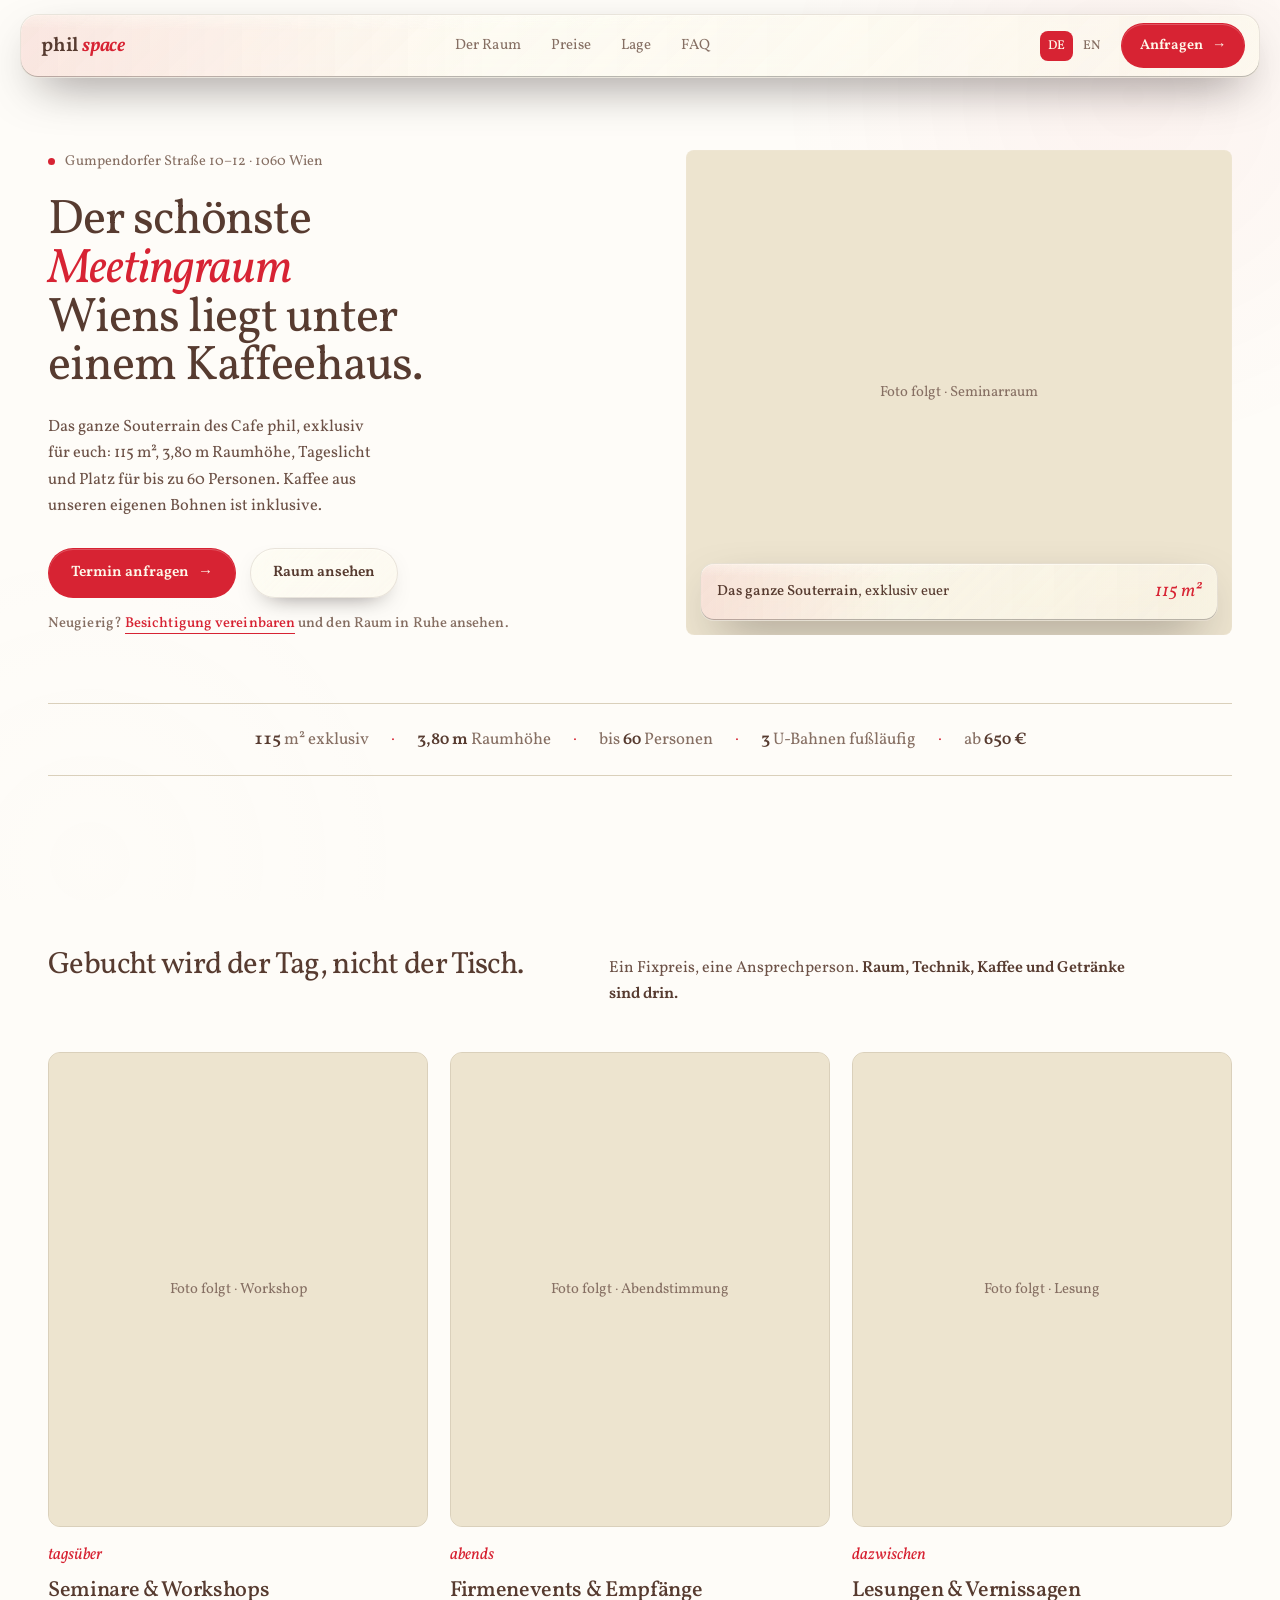
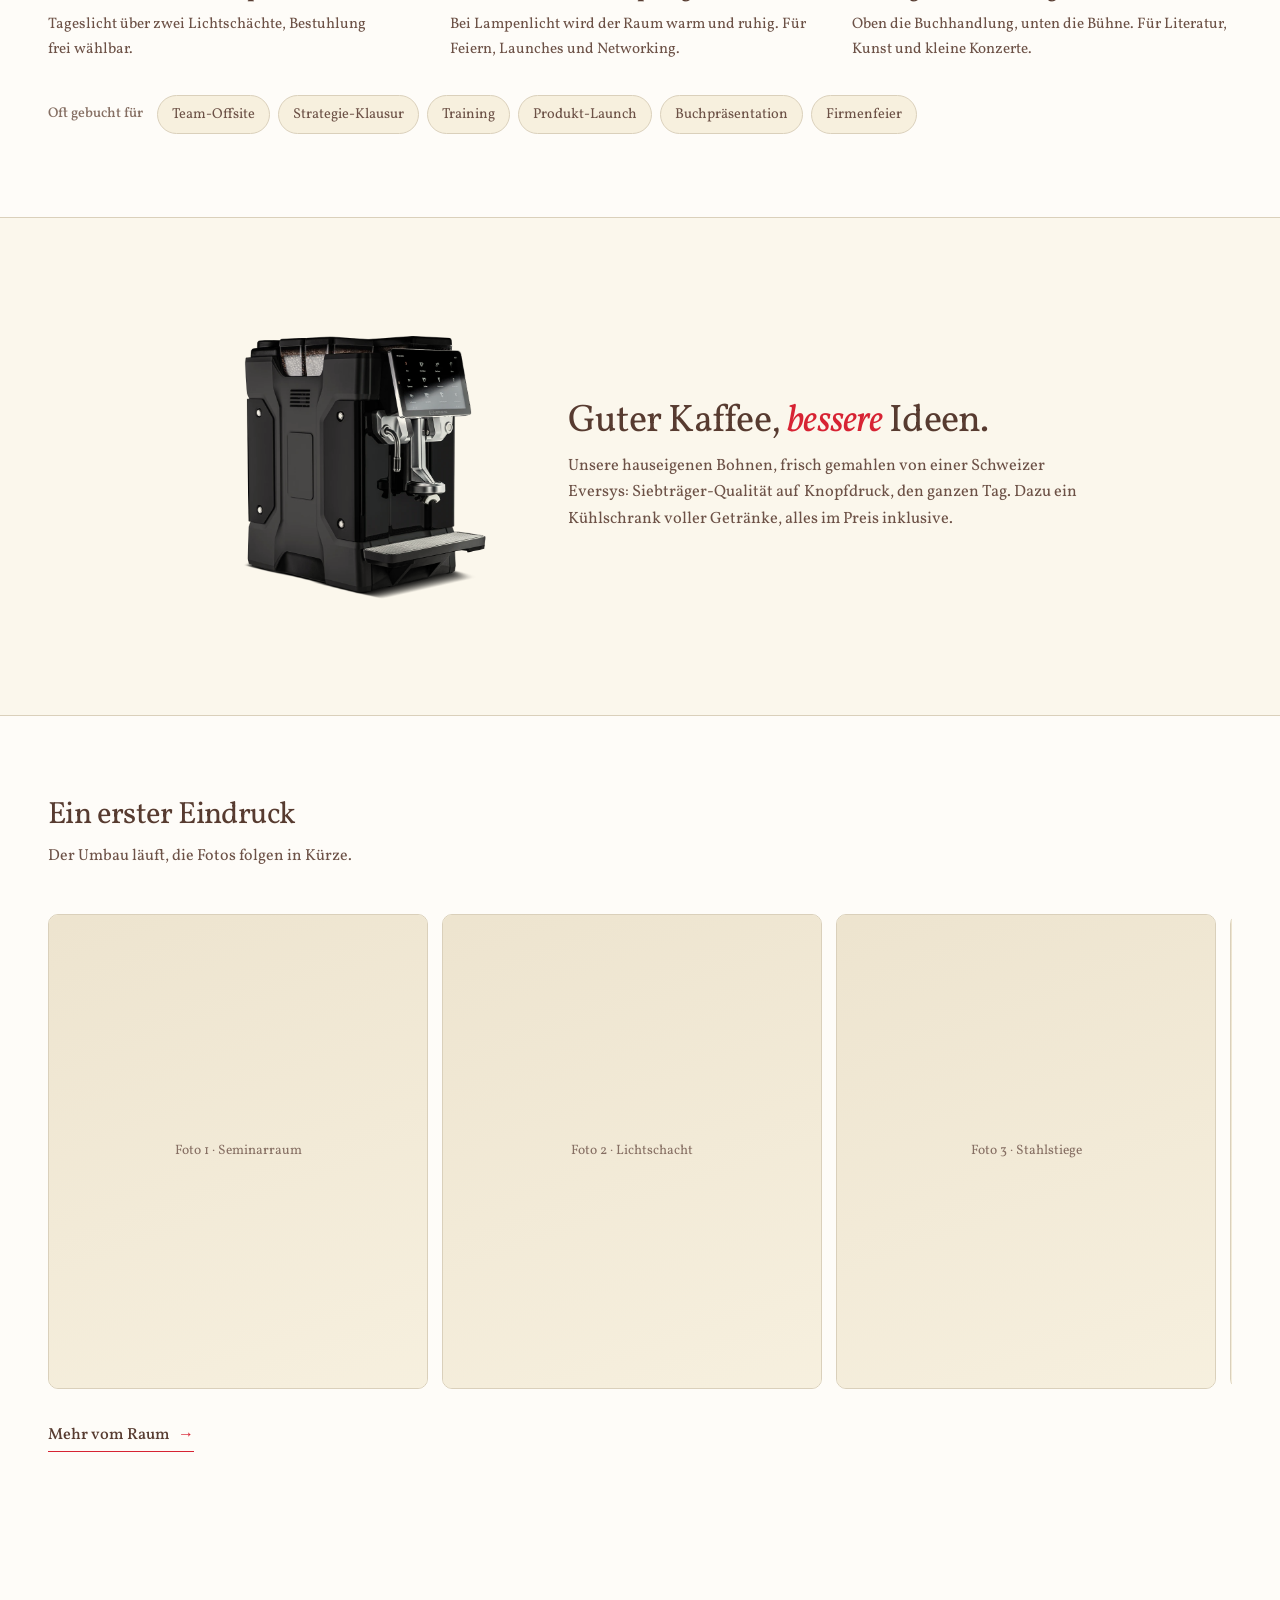
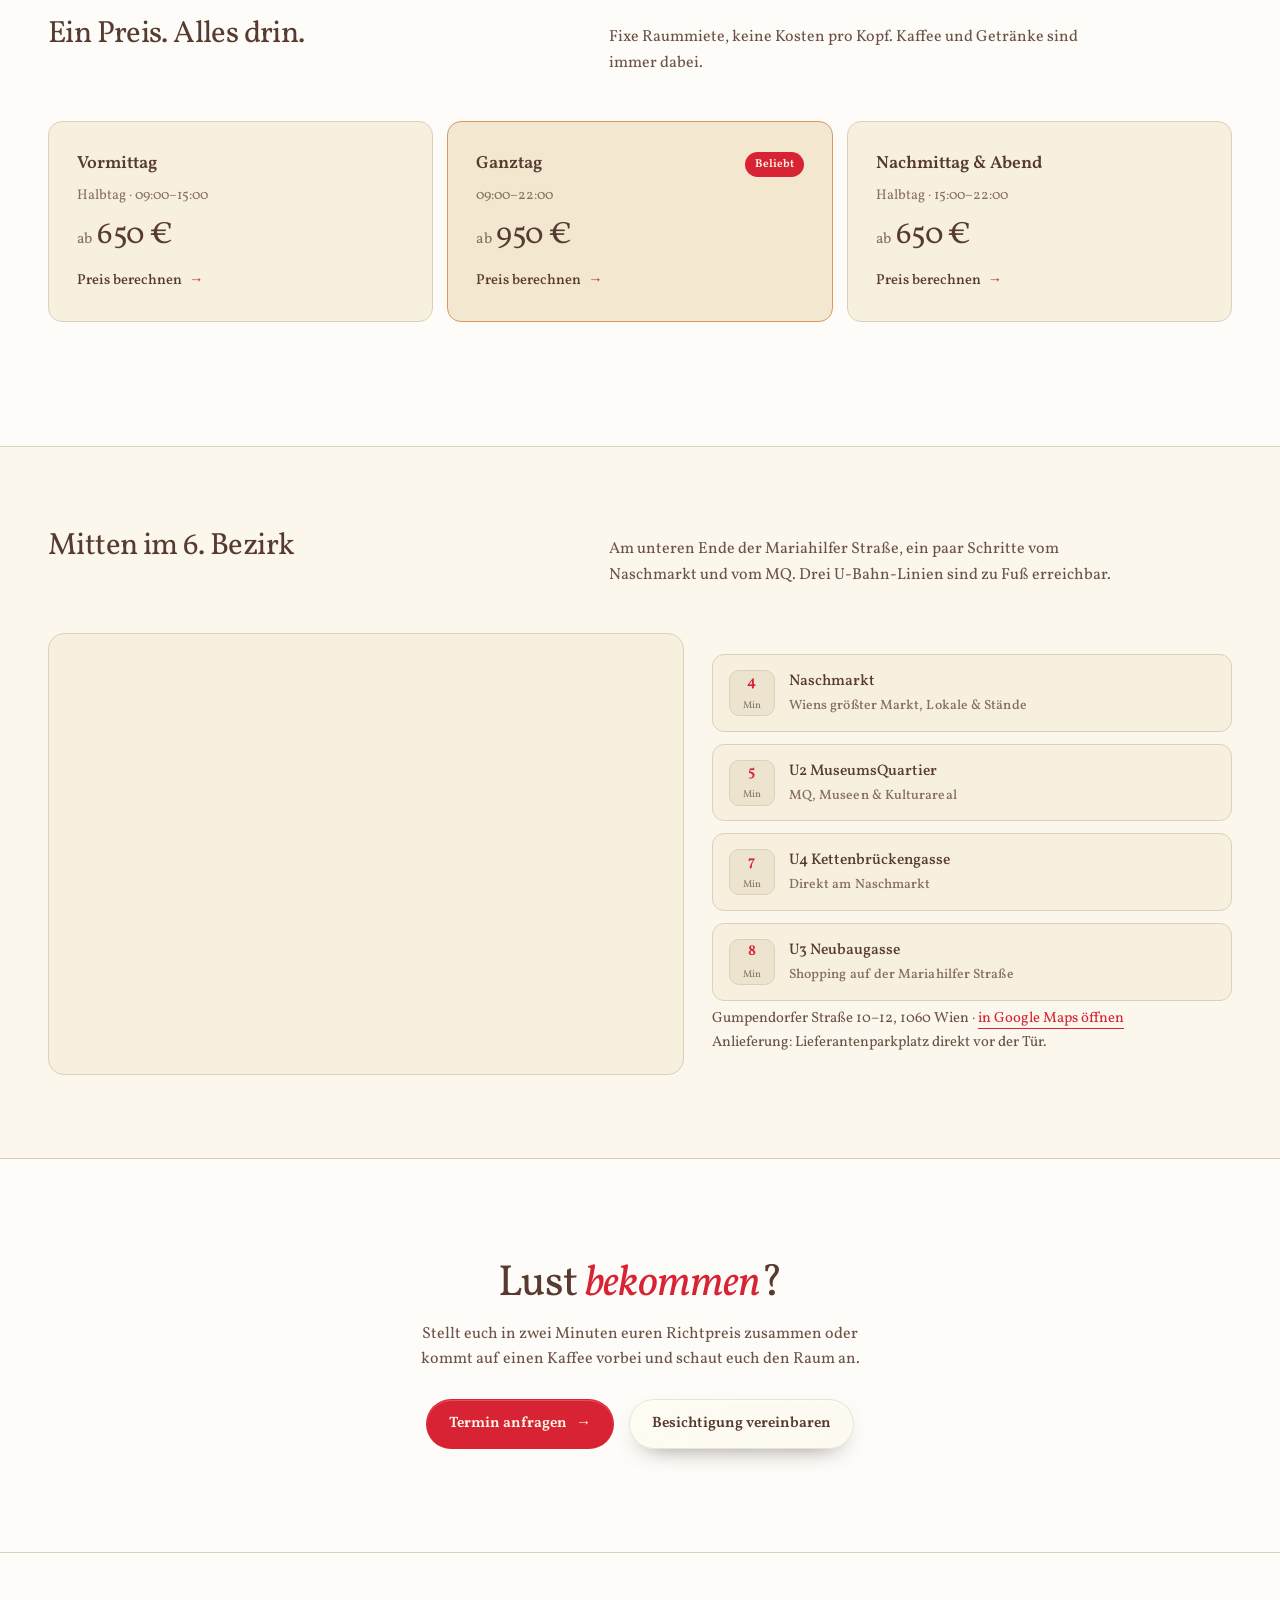
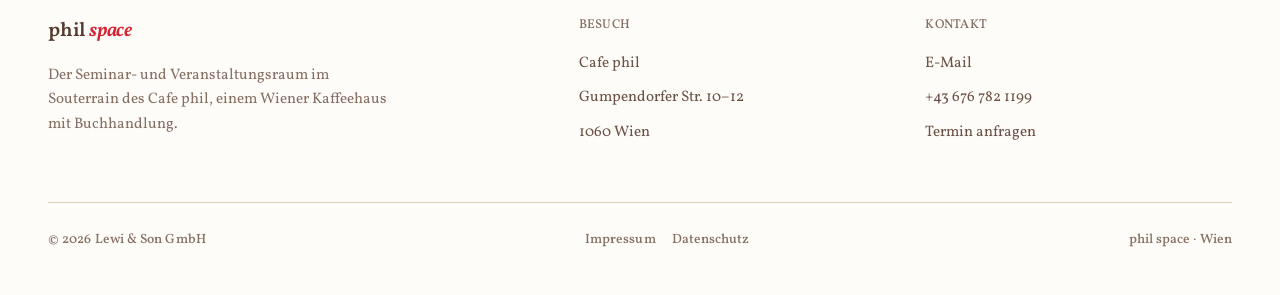
==== index.html @ b71c7224 "v6: lean home page + subpages (/raum, /anfrage, /impressum, /datenschutz) - Home: hero, "Fuer wen" p" ====
<!DOCTYPE html>
<html lang="de">
<head>
<meta charset="UTF-8">
<meta name="color-scheme" content="light">
<meta name="theme-color" content="#FEFCF8">
<meta name="viewport" content="width=device-width, initial-scale=1.0">
<script>document.documentElement.classList.add('js');setTimeout(function(){if(!window.__reveal)document.documentElement.classList.remove('js')},2500)</script>
<title>phil space · Workshops &amp; Seminare im Cafe phil, Wien</title>
<meta name="description" content="phil space - der Seminar- und Veranstaltungsraum im Souterrain des Cafe phil, Gumpendorfer Straße, 1060 Wien. 115 m² exklusiv, 3,80 m Raumhöhe, bis 60 Personen.">
<meta property="og:title" content="phil space · Workshops &amp; Seminare im Cafe phil, Wien">
<meta property="og:description" content="phil space - der Seminar- und Veranstaltungsraum im Souterrain des Cafe phil, Gumpendorfer Straße, 1060 Wien. 115 m² exklusiv, 3,80 m Raumhöhe, bis 60 Personen.">
<meta property="og:type" content="website">
<link rel="preload" href="assets/fonts/vollkorn-400.woff2" as="font" type="font/woff2" crossorigin>
<link rel="stylesheet" href="assets/site.css">
</head>
<body>
<div class="ambient"></div>

<div class="nav" id="nav">
  <div class="nav-inner glass">
    <div class="row">
      <a href="/" class="logo">phil <i>space</i></a>
      <nav class="nav-mid" id="navMid">
        <a href="/raum" data-de="Der Raum" data-en="The room">Der Raum</a>
        <a href="/anfrage#preise" data-de="Preise" data-en="Pricing">Preise</a>
        <a href="/#lage" data-de="Lage" data-en="Location">Lage</a>
        <a href="/anfrage#faq" data-de="FAQ" data-en="FAQ">FAQ</a>
      </nav>
      <div class="nav-end">
        <div class="lang" role="group" aria-label="Sprache">
          <button id="lDe" class="on" type="button" onclick="setLang('de')">DE</button>
          <button id="lEn" type="button" onclick="setLang('en')">EN</button>
        </div>
        <a href="/anfrage#anfrage" class="btn btn-primary btn-sm" data-de="Anfragen" data-en="Enquire">Anfragen<span class="arr">→</span></a>
        <button class="burger" id="burger" type="button" aria-label="Menü" aria-expanded="false"><svg width="24" height="24" fill="none" stroke="currentColor" stroke-width="1.7"><path d="M4 8h16M4 16h16"/></svg></button>
      </div>
    </div>
  </div>
</div>

<main id="top">

<section class="hero">
  <div class="wrap hero-grid">
    <div>
      <div class="place"><span class="pulse"></span><span data-de="Gumpendorfer Straße 10–12 · 1060 Wien" data-en="Gumpendorfer Straße 10–12 · Vienna 1060">Gumpendorfer Straße 10–12 · 1060 Wien</span></div>
      <h1 data-de='Der schönste <span class="it">Meetingraum</span> Wiens liegt unter einem Kaffeehaus.' data-en='Vienna’s finest <span class="it">meeting room</span> sits beneath a coffeehouse.'>Der schönste <span class="it">Meetingraum</span> Wiens liegt unter einem Kaffeehaus.</h1>
      <p class="lede" data-de="Das ganze Souterrain des Cafe phil, exklusiv für euch: 115 m², 3,80 m Raumhöhe, Tageslicht und Platz für bis zu 60 Personen. Kaffee aus unseren eigenen Bohnen ist inklusive." data-en="The entire lower floor of Cafe phil, exclusively yours: 115 m², 3.8 m ceilings, daylight and room for up to 60 people. Coffee from our own beans is included.">Das ganze Souterrain des Cafe phil, exklusiv für euch: 115 m², 3,80 m Raumhöhe, Tageslicht und Platz für bis zu 60 Personen. Kaffee aus unseren eigenen Bohnen ist inklusive.</p>
      <div class="hero-cta">
        <a href="/anfrage#anfrage" class="btn btn-primary" data-de="Termin anfragen" data-en="Request a date">Termin anfragen<span class="arr">→</span></a>
        <a href="/raum" class="btn btn-glass" data-de="Raum ansehen" data-en="See the room">Raum ansehen</a>
      </div>
      <p class="hero-view" data-de='Neugierig? <a href="mailto:zilberberg.jonathan@gmail.com?subject=Besichtigung%20phil%20space&amp;body=Hallo%2C%20ich%20w%C3%BCrde%20phil%20space%20gern%20besichtigen.%20Passt%20euch%20einer%20dieser%20Termine%3A%0A-%20%0A-%20%0A%0ADanke%21">Besichtigung vereinbaren</a> und den Raum in Ruhe ansehen.' data-en='Curious? <a href="mailto:zilberberg.jonathan@gmail.com?subject=Viewing%20phil%20space&amp;body=Hi%2C%20I%27d%20like%20to%20view%20phil%20space.%20Would%20one%20of%20these%20work%3A%0A-%20%0A-%20%0A%0AThanks%21">Book a viewing</a> and see the room at ease.'>Neugierig? <a href="mailto:zilberberg.jonathan@gmail.com?subject=Besichtigung%20phil%20space&amp;body=Hallo%2C%20ich%20w%C3%BCrde%20phil%20space%20gern%20besichtigen.%20Passt%20euch%20einer%20dieser%20Termine%3A%0A-%20%0A-%20%0A%0ADanke%21">Besichtigung vereinbaren</a> und den Raum in Ruhe ansehen.</p>
    </div>
    <figure class="hero-figure rv">
      <!-- TODO: real photo of the finished phil space seminar room, daylight (portrait) -->
      <div class="ph-fill" data-de="Foto folgt · Seminarraum" data-en="Photo coming · seminar room">Foto folgt · Seminarraum</div>
      <span class="frame"></span>
      <div class="hero-chip glass">
        <span class="t"><b data-de="Das ganze Souterrain" data-en="The whole lower floor">Das ganze Souterrain</b>, <span data-de="exklusiv euer" data-en="exclusively yours">exklusiv euer</span></span>
        <span class="h">115 m²</span>
      </div>
    </figure>
  </div>
  <div class="wrap"><div class="strip"><div class="facts-bar">
    <span><b>115</b> m² <span data-de="exklusiv" data-en="exclusive">exklusiv</span></span><span class="sep">·</span>
    <span><b>3,80 m</b> <span data-de="Raumhöhe" data-en="ceiling">Raumhöhe</span></span><span class="sep">·</span>
    <span><span data-de="bis" data-en="up to">bis</span> <b>60</b> <span data-de="Personen" data-en="people">Personen</span></span><span class="sep">·</span>
    <span><b>3</b> <span data-de="U-Bahnen fußläufig" data-en="subway lines">U-Bahnen fußläufig</span></span><span class="sep">·</span>
    <span><span data-de="ab" data-en="from">ab</span> <b>650 €</b></span>
  </div></div></div>
</section>

<section id="nutzung">
  <div class="wrap">
    <div class="lead-2 rv"><h2 data-de="Gebucht wird der Tag, nicht der Tisch." data-en="You book the day, not the table.">Gebucht wird der Tag, nicht der Tisch.</h2><p class="sub" data-de="Ein Fixpreis, eine Ansprechperson. &lt;strong&gt;Raum, Technik, Kaffee und Getränke sind drin.&lt;/strong&gt;" data-en="One fixed price, one contact. &lt;strong&gt;Room, tech, coffee and drinks included.&lt;/strong&gt;">Ein Fixpreis, eine Ansprechperson. <strong>Raum, Technik, Kaffee und Getränke sind drin.</strong></p></div>
    <div class="tiles rv">
      <a class="tile" href="/raum"><div class="tile-img"><!-- TODO: Foto (4:5) als <img> einsetzen, .ph-fill loeschen --><div class="ph-fill" data-de="Foto folgt · Workshop" data-en="Photo coming · workshop">Foto folgt · Workshop</div></div><span class="when" data-de="tagsüber" data-en="daytime">tagsüber</span><h3 data-de="Seminare &amp; Workshops" data-en="Seminars &amp; workshops">Seminare &amp; Workshops</h3><p data-de="Tageslicht über zwei Lichtschächte, Bestuhlung frei wählbar." data-en="Daylight through two light shafts, seating your way.">Tageslicht über zwei Lichtschächte, Bestuhlung frei wählbar.</p></a>
      <a class="tile" href="/raum"><div class="tile-img"><!-- TODO: Foto (4:5) als <img> einsetzen, .ph-fill loeschen --><div class="ph-fill" data-de="Foto folgt · Abendstimmung" data-en="Photo coming · evening">Foto folgt · Abendstimmung</div></div><span class="when" data-de="abends" data-en="evenings">abends</span><h3 data-de="Firmenevents &amp; Empfänge" data-en="Company events &amp; receptions">Firmenevents &amp; Empfänge</h3><p data-de="Bei Lampenlicht wird der Raum warm und ruhig. Für Feiern, Launches und Networking." data-en="By lamplight the room turns warm and calm. For parties, launches and networking.">Bei Lampenlicht wird der Raum warm und ruhig. Für Feiern, Launches und Networking.</p></a>
      <a class="tile" href="/raum"><div class="tile-img"><!-- TODO: Foto (4:5) als <img> einsetzen, .ph-fill loeschen --><div class="ph-fill" data-de="Foto folgt · Lesung" data-en="Photo coming · reading">Foto folgt · Lesung</div></div><span class="when" data-de="dazwischen" data-en="in between">dazwischen</span><h3 data-de="Lesungen &amp; Vernissagen" data-en="Readings &amp; openings">Lesungen &amp; Vernissagen</h3><p data-de="Oben die Buchhandlung, unten die Bühne. Für Literatur, Kunst und kleine Konzerte." data-en="Bookshop upstairs, stage downstairs. For literature, art and small concerts.">Oben die Buchhandlung, unten die Bühne. Für Literatur, Kunst und kleine Konzerte.</p></a>
    </div>
    <div class="occ-chips rv"><span class="lbl" data-de="Oft gebucht für" data-en="Often booked for">Oft gebucht für</span><span class="oc" data-de="Team-Offsite" data-en="Team offsite">Team-Offsite</span><span class="oc" data-de="Strategie-Klausur" data-en="Strategy retreat">Strategie-Klausur</span><span class="oc" data-de="Training" data-en="Training">Training</span><span class="oc" data-de="Produkt-Launch" data-en="Product launch">Produkt-Launch</span><span class="oc" data-de="Buchpräsentation" data-en="Book launch">Buchpräsentation</span><span class="oc" data-de="Firmenfeier" data-en="Company party">Firmenfeier</span></div>
  </div>
</section>

<section id="kaffee">
  <div class="wrap">
    <div class="coffee">
      <figure class="coffee-photo"><img src="assets/img/eversys.webp" loading="lazy" alt="Eversys-Kaffeemaschine im phil space" width="1000" height="1000" decoding="async"></figure>
      <div class="rv"><h2 data-de="Guter Kaffee, &lt;span class=&quot;it&quot;&gt;bessere&lt;/span&gt; Ideen." data-en="Good coffee, &lt;span class=&quot;it&quot;&gt;better&lt;/span&gt; ideas.">Guter Kaffee, <span class="it">bessere</span> Ideen.</h2><p class="sub" data-de="Unsere hauseigenen Bohnen, frisch gemahlen von einer Schweizer Eversys: Siebträger-Qualität auf Knopfdruck, den ganzen Tag. Dazu ein Kühlschrank voller Getränke, alles im Preis inklusive." data-en="Our own house beans, freshly ground by a Swiss Eversys: portafilter quality at the touch of a button, all day long. Plus a fridge full of drinks, all included in the price.">Unsere hauseigenen Bohnen, frisch gemahlen von einer Schweizer Eversys: Siebträger-Qualität auf Knopfdruck, den ganzen Tag. Dazu ein Kühlschrank voller Getränke, alles im Preis inklusive.</p></div>
    </div>
  </div>
</section>

<section id="eindruecke">
  <div class="wrap">
    <div class="lead-2 stack rv"><h2 data-de="Ein erster Eindruck" data-en="A first impression">Ein erster Eindruck</h2><p class="sub" data-de="Der Umbau läuft, die Fotos folgen in Kürze." data-en="Renovation is underway, photos are coming soon.">Der Umbau läuft, die Fotos folgen in Kürze.</p></div>
    <div class="gstrip rv">
      <figure class="shot"><div class="ph" data-de="Foto 1 · Seminarraum" data-en="Photo 1 · seminar room">Foto 1 · Seminarraum</div></figure>
      <figure class="shot"><div class="ph" data-de="Foto 2 · Lichtschacht" data-en="Photo 2 · light shaft">Foto 2 · Lichtschacht</div></figure>
      <figure class="shot"><div class="ph" data-de="Foto 3 · Stahlstiege" data-en="Photo 3 · steel stairs">Foto 3 · Stahlstiege</div></figure>
      <figure class="shot"><div class="ph" data-de="Foto 4 · Bestuhlung" data-en="Photo 4 · seating">Foto 4 · Bestuhlung</div></figure>
      <figure class="shot"><div class="ph" data-de="Foto 5 · Breakout" data-en="Photo 5 · breakout">Foto 5 · Breakout</div></figure>
      <figure class="shot"><div class="ph" data-de="Foto 6 · Kaffeehaus" data-en="Photo 6 · coffeehouse">Foto 6 · Kaffeehaus</div></figure>
    </div>
    <a class="more-link rv" href="/raum#galerie" data-de="Mehr vom Raum" data-en="More of the room">Mehr vom Raum <span class="arr">→</span></a>
  </div>
</section>

<section id="preise">
  <div class="wrap">
    <div class="lead-2 rv"><h2 data-de="Ein Preis. Alles drin." data-en="One price. Everything included.">Ein Preis. Alles drin.</h2><p class="sub" data-de="Fixe Raummiete, keine Kosten pro Kopf. Kaffee und Getränke sind immer dabei." data-en="A fixed room rate, no per-head charge. Coffee and drinks are always included.">Fixe Raummiete, keine Kosten pro Kopf. Kaffee und Getränke sind immer dabei.</p></div>
    <div class="pteaser rv">
      <a class="pt" href="/anfrage?zeit=half#anfrage"><span class="pt-k"><span data-de="Vormittag" data-en="Morning">Vormittag</span></span><span class="pt-t" data-de="Halbtag · 09:00–15:00" data-en="Half day · 9 am–3 pm">Halbtag · 09:00–15:00</span><span class="pt-a"><small data-de="ab" data-en="from">ab</small> 650 €</span><span class="pt-c"><span data-de="Preis berechnen" data-en="Calculate price">Preis berechnen</span> <span class="arr">→</span></span></a>
      <a class="pt feat" href="/anfrage?zeit=full#anfrage"><span class="pt-k"><span data-de="Ganztag" data-en="Full day">Ganztag</span><span class="badge" data-de="Beliebt" data-en="Popular">Beliebt</span></span><span class="pt-t" data-de="09:00–22:00" data-en="9 am–10 pm">09:00–22:00</span><span class="pt-a"><small data-de="ab" data-en="from">ab</small> 950 €</span><span class="pt-c"><span data-de="Preis berechnen" data-en="Calculate price">Preis berechnen</span> <span class="arr">→</span></span></a>
      <a class="pt" href="/anfrage?zeit=evening#anfrage"><span class="pt-k"><span data-de="Nachmittag &amp; Abend" data-en="Afternoon &amp; evening">Nachmittag &amp; Abend</span></span><span class="pt-t" data-de="Halbtag · 15:00–22:00" data-en="Half day · 3 pm–10 pm">Halbtag · 15:00–22:00</span><span class="pt-a"><small data-de="ab" data-en="from">ab</small> 650 €</span><span class="pt-c"><span data-de="Preis berechnen" data-en="Calculate price">Preis berechnen</span> <span class="arr">→</span></span></a>
    </div>
    <p class="price-note rv" style="text-align:center" data-de="Alle Preise exkl. USt. · Buchbar täglich von 09:00 bis 22:00 Uhr." data-en="All prices excl. VAT · bookable daily from 9 am to 10 pm.">Alle Preise exkl. USt. · Buchbar täglich von 09:00 bis 22:00 Uhr.</p>
  </div>
</section>

<section id="lage">
  <div class="wrap">
    <div class="lead-2 rv">
      <h2 data-de="Mitten im 6. Bezirk" data-en="Right in the 6th district">Mitten im 6. Bezirk</h2>
      <p class="sub" data-de="Am unteren Ende der Mariahilfer Straße, ein paar Schritte vom Naschmarkt und vom MQ. Drei U-Bahn-Linien sind zu Fuß erreichbar." data-en="At the lower end of Mariahilfer Straße, a few steps from Naschmarkt and the MQ. Three subway lines are within walking distance.">Am unteren Ende der Mariahilfer Straße, ein paar Schritte vom Naschmarkt und vom MQ. Drei U-Bahn-Linien sind zu Fuß erreichbar.</p>
    </div>
    <div class="loc-grid rv">
      <div class="loc-map">
        <iframe
          title="phil space · Gumpendorfer Straße 10–12, 1060 Wien"
          src="https://maps.google.com/maps?q=Cafe%20phil%2C%20Gumpendorfer%20Stra%C3%9Fe%2010-12%2C%201060%20Wien&t=m&z=15&output=embed"
          loading="lazy" referrerpolicy="no-referrer-when-downgrade" allowfullscreen></iframe>
      </div>
      <div>
        <div class="loc-list">
          <div class="loc-item">
            <div class="lm">4<small data-de="Min" data-en="min">Min</small></div>
            <div class="li-txt"><span class="li-n">Naschmarkt</span><span class="li-d" data-de="Wiens größter Markt, Lokale & Stände" data-en="Vienna’s largest market, food & stalls">Wiens größter Markt, Lokale & Stände</span></div>
          </div>
          <div class="loc-item">
            <div class="lm">5<small data-de="Min" data-en="min">Min</small></div>
            <div class="li-txt"><span class="li-n">U2 MuseumsQuartier</span><span class="li-d" data-de="MQ, Museen & Kulturareal" data-en="MQ, museums & culture quarter">MQ, Museen & Kulturareal</span></div>
          </div>
          <div class="loc-item">
            <div class="lm">7<small data-de="Min" data-en="min">Min</small></div>
            <div class="li-txt"><span class="li-n">U4 Kettenbrückengasse</span><span class="li-d" data-de="Direkt am Naschmarkt" data-en="Right by the Naschmarkt">Direkt am Naschmarkt</span></div>
          </div>
          <div class="loc-item">
            <div class="lm">8<small data-de="Min" data-en="min">Min</small></div>
            <div class="li-txt"><span class="li-n">U3 Neubaugasse</span><span class="li-d" data-de="Shopping auf der Mariahilfer Straße" data-en="Shopping on Mariahilfer Straße">Shopping auf der Mariahilfer Straße</span></div>
          </div>
        </div>
        <p class="loc-addr" data-de='Gumpendorfer Straße 10–12, 1060 Wien · <a href="https://maps.google.com/?q=Cafe+phil+Gumpendorfer+Stra%C3%9Fe+10-12+Wien" target="_blank" rel="noopener">in Google Maps öffnen</a><br>Anlieferung: Lieferantenparkplatz direkt vor der Tür.' data-en='Gumpendorfer Straße 10–12, 1060 Vienna · <a href="https://maps.google.com/?q=Cafe+phil+Gumpendorfer+Stra%C3%9Fe+10-12+Wien" target="_blank" rel="noopener">open in Google Maps</a><br>Deliveries: supplier parking spot right outside the door.'>Gumpendorfer Straße 10–12, 1060 Wien · <a href="https://maps.google.com/?q=Cafe+phil+Gumpendorfer+Stra%C3%9Fe+10-12+Wien" target="_blank" rel="noopener">in Google Maps öffnen</a><br>Anlieferung: Lieferantenparkplatz direkt vor der Tür.</p>
      </div>
    </div>
  </div>
</section>

<section class="cta-band">
  <div class="wrap rv">
    <h2 data-de="Lust &lt;span class=&quot;it&quot;&gt;bekommen&lt;/span&gt;?" data-en="Like what &lt;span class=&quot;it&quot;&gt;you see&lt;/span&gt;?">Lust <span class="it">bekommen</span>?</h2>
    <p data-de="Stellt euch in zwei Minuten euren Richtpreis zusammen oder kommt auf einen Kaffee vorbei und schaut euch den Raum an." data-en="Build your guide price in two minutes, or drop by for a coffee and see the room.">Stellt euch in zwei Minuten euren Richtpreis zusammen oder kommt auf einen Kaffee vorbei und schaut euch den Raum an.</p>
    <div class="hero-cta">
      <a href="/anfrage#anfrage" class="btn btn-primary" data-de="Termin anfragen" data-en="Request a date">Termin anfragen<span class="arr">→</span></a>
      <a href="mailto:zilberberg.jonathan@gmail.com?subject=Besichtigung%20phil%20space&amp;body=Hallo%2C%20ich%20w%C3%BCrde%20phil%20space%20gern%20besichtigen.%20Passt%20euch%20einer%20dieser%20Termine%3A%0A-%20%0A-%20%0A%0ADanke%21" class="btn btn-glass" data-de="Besichtigung vereinbaren" data-en="Book a viewing">Besichtigung vereinbaren</a>
    </div>
  </div>
</section>

</main>

<footer>
  <div class="wrap">
    <div class="foot">
      <div>
        <a href="/" class="logo">phil <i>space</i></a>
        <p class="about" data-de="Der Seminar- und Veranstaltungsraum im Souterrain des Cafe phil, einem Wiener Kaffeehaus mit Buchhandlung." data-en="The seminar and event room beneath Cafe phil, a Viennese coffeehouse with a bookshop.">Der Seminar- und Veranstaltungsraum im Souterrain des Cafe phil, einem Wiener Kaffeehaus mit Buchhandlung.</p>
      </div>
      <div class="fcol">
        <h4 data-de="Besuch" data-en="Visit">Besuch</h4>
        <p>Cafe phil</p><p>Gumpendorfer Str. 10–12</p><p>1060 Wien</p>
      </div>
      <div class="fcol">
        <h4 data-de="Kontakt" data-en="Contact">Kontakt</h4>
        <a href="mailto:zilberberg.jonathan@gmail.com">E-Mail</a>
        <a href="tel:+436767821199">+43 676 782 1199</a>
        <a href="/anfrage#anfrage" data-de="Termin anfragen" data-en="Request a date">Termin anfragen</a>
      </div>
    </div>
    <div class="foot-base">
      <span>© <span id="yr"></span> Lewi &amp; Son GmbH</span>
      <span class="legal-links"><a href="/impressum" data-de="Impressum" data-en="Imprint">Impressum</a><a href="/datenschutz" data-de="Datenschutz" data-en="Privacy">Datenschutz</a></span>
      <span data-de="phil space · Wien" data-en="phil space · Vienna">phil space · Wien</span>
    </div>
  </div>
</footer>

<script src="assets/site.js" defer></script>
</body>
</html>
---- assets/site.css ----
/* Vollkorn self-hosted (latin subset, assets/fonts) - no external font calls, DSGVO-clean */
@font-face{font-family:'Vollkorn';font-style:normal;font-weight:400;font-display:swap;src:url('fonts/vollkorn-400.woff2') format('woff2');}
@font-face{font-family:'Vollkorn';font-style:normal;font-weight:500;font-display:swap;src:url('fonts/vollkorn-500.woff2') format('woff2');}
@font-face{font-family:'Vollkorn';font-style:normal;font-weight:600;font-display:swap;src:url('fonts/vollkorn-600.woff2') format('woff2');}
@font-face{font-family:'Vollkorn';font-style:italic;font-weight:400;font-display:swap;src:url('fonts/vollkorn-400italic.woff2') format('woff2');}
@font-face{font-family:'Vollkorn';font-style:italic;font-weight:600;font-display:swap;src:url('fonts/vollkorn-600italic.woff2') format('woff2');}
/* phil space v3 - committed dark editorial + motivated liquid glass.
   Glass only where it floats over content: nav, buttons, hero chip,
   use-rows, pricing, facts, form. Liquid-glass approx per taste skill
   Appendix C: layered border + inner highlight ::before/::after +
   reduced-transparency fallback. Edge tinted toward amber brand light.
   Ambient light field behind page gives the blur real material. */

:root{
  /* phil brand palette: Creme #F9F1DA · Rot #D72333 · Braun #573B30
     Fixed light theme: creme ground, brown ink, red accent (matches the main site). */
  --bg:oklch(0.992 0.006 90); --bg-2:oklch(0.955 0.024 89); --bg-3:oklch(0.920 0.030 87);
  --ink:oklch(0.381 0.044 42.3); --ink-2:oklch(0.460 0.040 44); --ink-3:oklch(0.560 0.034 48);
  --line:oklch(0.860 0.030 84);
  --acc:oklch(0.568 0.211 23.7); --acc-deep:oklch(0.499 0.211 23.7); --on-acc:oklch(0.980 0.020 90);
  --glass-bg:linear-gradient(135deg, oklch(1 0.01 90 / 0.55), oklch(1 0.01 90 / 0.28)), oklch(0.97 0.02 90 / 0.55);
  --glass-bd:oklch(0.381 0.044 42 / 0.12); --glass-hi:oklch(1 0.01 90 / 0.6); --glass-amber:oklch(0.568 0.211 24 / 0.10);
  --glass-blur:blur(16px) saturate(130%);
  --maxw:1240px; --ease:cubic-bezier(0.22,1,0.36,1); --ease-soft:cubic-bezier(0.16,1,0.3,1);
}
*{box-sizing:border-box;margin:0;padding:0;}
html{scroll-behavior:auto;color-scheme:light;} section{scroll-margin-top:96px;}
body{font-family:'Vollkorn',Georgia,serif;background:var(--bg);color:var(--ink-2);line-height:1.62;-webkit-font-smoothing:antialiased;text-rendering:optimizeLegibility;overflow-x:hidden;position:relative;}
.ambient{position:fixed;inset:0;z-index:-2;pointer-events:none;overflow:hidden;transform:translateZ(0);}
.ambient::before,.ambient::after{content:'';position:absolute;border-radius:50%;opacity:0.55;}
.ambient::before{width:55vw;height:55vw;top:-20vw;right:-16vw;background:radial-gradient(circle,oklch(0.568 0.211 24 / 0.085),oklch(0.568 0.211 24 / 0.03) 45%,transparent 72%);}
.ambient::after{width:50vw;height:50vw;bottom:-22vw;left:-18vw;background:radial-gradient(circle,oklch(0.958 0.031 91 / 0.05),oklch(0.958 0.031 91 / 0.02) 45%,transparent 72%);}
.ambient::before{opacity:0.5;}.ambient::after{opacity:0.4;}
.wrap{max-width:var(--maxw);margin:0 auto;padding:0 28px;}
::selection{background:var(--acc);color:var(--on-acc);}
h1,h2,h3{color:var(--ink);font-weight:500;text-wrap:balance;}
.serif{font-family:'Vollkorn',Georgia,serif;}
p{text-wrap:pretty;} a{color:inherit;text-decoration:none;}

.glass{position:relative;isolation:isolate;overflow:hidden;background:var(--glass-bg);backdrop-filter:var(--glass-blur);-webkit-backdrop-filter:var(--glass-blur);border:1px solid var(--glass-bd);box-shadow:inset 0 1px 0 var(--glass-hi),inset 0 -1px 0 oklch(0.2 0.01 64 / 0.30),0 18px 50px -20px oklch(0.12 0.02 60 / 0.70);}
.glass::before{content:'';position:absolute;inset:0;z-index:-1;border-radius:inherit;pointer-events:none;background:radial-gradient(120% 80% at 18% -10%,var(--glass-hi),transparent 42%),linear-gradient(90deg,var(--glass-amber),transparent 38%,oklch(0.95 0.02 78 / 0.06));}
.glass::after{content:'';position:absolute;inset:1px;z-index:-1;border-radius:inherit;pointer-events:none;border:1px solid oklch(0.95 0.02 78 / 0.08);}
@media (prefers-reduced-transparency: reduce){.glass{background:var(--bg-2);backdrop-filter:none;-webkit-backdrop-filter:none;}}

.nav{position:sticky;top:14px;z-index:40;margin:14px auto 0;max-width:var(--maxw);width:calc(100% - 28px);}
.nav-inner{border-radius:18px;height:64px;display:flex;align-items:center;padding:0 14px 0 20px;transform:translateZ(0);will-change:transform;}
.nav .row{display:flex;align-items:center;justify-content:space-between;width:100%;}
.logo{font-family:'Vollkorn';font-weight:600;font-size:1.25rem;color:var(--ink);letter-spacing:-0.01em;}
.logo i{font-style:italic;color:var(--acc);}
.nav-mid{display:flex;gap:30px;}
.nav-mid a{font-size:0.93rem;letter-spacing:0.01em;color:var(--ink-3);transition:color .25s var(--ease);position:relative;}
h1,h2,h3{text-wrap:balance;}
p,.sub,.body,li,.price-note,.plan-cap,.equip-note,.calc-note{text-wrap:pretty;}
.nav-mid a::after{content:'';position:absolute;left:0;bottom:-5px;height:1px;width:0;background:var(--acc);transition:width .3s var(--ease);}
@media(hover:hover){.nav-mid a:hover{color:var(--ink);}.nav-mid a:hover::after{width:100%;}}
.nav-end{display:flex;align-items:center;gap:13px;}
.lang{display:inline-flex;gap:2px;font-size:0.8rem;}
.lang button{background:none;border:none;cursor:pointer;color:var(--ink-3);font:inherit;font-weight:500;padding:5px 8px;border-radius:8px;transition:.2s;}
.lang button.on{color:var(--on-acc);background:var(--acc);}

.btn{position:relative;isolation:isolate;overflow:hidden;display:inline-flex;align-items:center;gap:9px;cursor:pointer;font-family:'Vollkorn';font-weight:600;font-size:0.94rem;padding:12px 22px;border-radius:999px;border:1px solid transparent;transition:transform .18s var(--ease),box-shadow .3s var(--ease),background .3s var(--ease);will-change:transform;}
.btn-primary{color:var(--on-acc);background:var(--acc);box-shadow:inset 0 1px 0 oklch(1 0 0 / 0.22);}
.btn-primary .arr{transition:transform .28s var(--ease);}
@media(hover:hover){.btn-primary:hover{background:var(--acc-deep);box-shadow:inset 0 1px 0 oklch(1 0 0 / 0.25),0 14px 30px -12px oklch(0 0 0 / 0.7);}.btn-primary:hover .arr{transform:translateX(4px);}}
.btn:active{transform:scale(0.965);}
.btn::before{content:'';position:absolute;inset:0;z-index:1;pointer-events:none;background:linear-gradient(105deg,transparent 35%,oklch(1 0 0 / 0.18) 50%,transparent 62%);transform:translateX(-130%);transition:transform .7s var(--ease);}
@media(hover:hover){.btn:hover::before{transform:translateX(130%);}}
@media (prefers-reduced-motion: reduce){.btn::before{display:none;}}
.btn-glass{color:var(--ink);background:var(--glass-bg);backdrop-filter:var(--glass-blur);-webkit-backdrop-filter:var(--glass-blur);border:1px solid var(--glass-bd);box-shadow:inset 0 1px 0 var(--glass-hi),0 10px 26px -16px oklch(0.12 0.02 60 / 0.7);}
@media(hover:hover){.btn-glass:hover{border-color:oklch(0.95 0.03 78 / 0.28);}}
@media (prefers-reduced-transparency: reduce){.btn-glass{background:var(--bg-2);backdrop-filter:none;-webkit-backdrop-filter:none;}}
.btn-sm{padding:10px 18px;font-size:0.9rem;}

.hero{position:relative;padding:clamp(36px,6vw,72px) 0 clamp(48px,7vw,90px);}
.hero-grid{display:grid;grid-template-columns:1fr 0.94fr;gap:clamp(32px,4.5vw,64px);align-items:end;}
.hero .place{font-size:0.9rem;color:var(--ink-3);margin-bottom:24px;display:flex;align-items:center;gap:10px;}
.hero .place .pulse{width:7px;height:7px;border-radius:50%;background:var(--acc);animation:pulse 2.6s var(--ease) infinite;}
@keyframes pulse{0%{box-shadow:0 0 0 0 oklch(0.82 0.14 72 / 0.5);}70%{box-shadow:0 0 0 9px transparent;}100%{box-shadow:0 0 0 0 transparent;}}
@media (prefers-reduced-motion: reduce){.hero .place .pulse{animation:none;}}
.hero h1{font-family:'Vollkorn';font-weight:400;font-size:clamp(2.3rem,3.8vw,3.4rem);line-height:1.0;letter-spacing:-0.022em;color:var(--ink);margin-bottom:22px;max-width:15ch;}
.hero h1 .it{font-style:italic;color:var(--acc);}
.hero .lede{font-size:1.02rem;color:var(--ink-2);max-width:34ch;margin-bottom:28px;}
.hero-cta{display:flex;gap:14px;flex-wrap:wrap;align-items:center;}
.hero-figure{position:relative;align-self:stretch;min-height:420px;border-radius:8px;overflow:hidden;}
.hero-figure img{position:absolute;inset:0;width:100%;height:100%;object-fit:cover;}
.hero-figure .frame{position:absolute;inset:0;border:1px solid oklch(0.95 0.02 78 / 0.12);border-radius:8px;pointer-events:none;}
.hero-chip{position:absolute;left:14px;bottom:14px;right:14px;border-radius:14px;padding:13px 16px;display:flex;align-items:center;justify-content:space-between;gap:14px;}
.hero-chip .t{font-size:0.92rem;color:var(--ink);}
.hero-chip .t b{font-family:'Vollkorn';font-weight:500;}
.hero-chip .h{font-family:'Vollkorn';font-style:italic;font-size:1.15rem;color:var(--acc);white-space:nowrap;}

.strip{border-top:1px solid var(--line);border-bottom:1px solid var(--line);overflow:hidden;padding:22px 0;margin-top:clamp(40px,6vw,68px);}
.track{display:flex;width:max-content;animation:slide 34s linear infinite;}
.track span{font-family:'Vollkorn';font-size:1.1rem;color:var(--ink-3);padding:0 28px;white-space:nowrap;}
.track span b{color:var(--ink);font-weight:500;font-style:italic;}
.track .sep{color:var(--acc);}
@keyframes slide{to{transform:translateX(-50%);}}
@media (prefers-reduced-motion: reduce){.track{animation:none;flex-wrap:wrap;width:auto;justify-content:center;}}
@media(hover:hover){.strip:hover .track{animation-play-state:paused;}}

section{padding:clamp(56px,6.5vw,88px) 0;position:relative;}
.lead-2{display:grid;grid-template-columns:0.9fr 1.1fr;gap:clamp(24px,4vw,60px);align-items:start;margin-bottom:clamp(28px,4vw,44px);}
.lead-2.stack{grid-template-columns:1fr;gap:12px;max-width:60ch;}
.lead-2 h2{font-family:'Vollkorn';font-weight:400;font-size:clamp(1.7rem,2.4vw,2.15rem);line-height:1.08;letter-spacing:-0.02em;}
.lead-2 .sub{font-size:1rem;color:var(--ink-2);max-width:52ch;padding-top:0.45em;}
.lead-2.stack .sub{padding-top:0;}
.lead-2 .sub strong{color:var(--ink);font-weight:600;}

.uses{display:grid;gap:14px;}
.use{border-radius:16px;padding:clamp(18px,2.2vw,24px) clamp(20px,2.6vw,28px);display:grid;grid-template-columns:0.42fr 1.45fr 1fr;gap:clamp(16px,2.4vw,32px);align-items:start;transition:transform .4s var(--ease),box-shadow .4s var(--ease);}
.use .tags{justify-content:flex-end;}
.use .when{padding-top:2px;}
@media(hover:hover){.use:hover{transform:translateY(-2px);border-color:color-mix(in oklch,var(--acc) 30%,var(--line));}}
.use .when{font-family:'Vollkorn';font-style:italic;font-size:1.25rem;color:var(--acc);}
.use h3{font-size:clamp(1.2rem,1.5vw,1.4rem);font-weight:500;letter-spacing:-0.015em;margin-bottom:8px;font-family:'Vollkorn';}
.use p{font-size:0.95rem;color:var(--ink-2);}
.use .tags{display:flex;flex-wrap:wrap;gap:7px;}
.tag{font-size:0.8rem;color:var(--ink-3);border:1px solid var(--line);border-radius:999px;padding:5px 12px;transition:.25s var(--ease);}
@media(hover:hover){.use:hover .tag{border-color:oklch(0.82 0.14 72 / 0.4);color:var(--ink-2);}}

.space-grid{display:grid;grid-template-columns:1fr 1fr;gap:clamp(32px,5vw,72px);align-items:center;}
.space .body{max-width:48ch;}
.space-media{position:relative;border-radius:8px;overflow:hidden;}
.space-media img{width:100%;aspect-ratio:1/1;object-fit:cover;display:block;}
.space-media .frame{position:absolute;inset:0;border:1px solid oklch(0.95 0.02 78 / 0.12);border-radius:8px;}
.facts{display:grid;grid-template-columns:1fr 1fr;gap:12px;margin-top:28px;}
.fact{border-radius:14px;padding:20px 22px;}
.fact .n{font-family:'Vollkorn';font-size:clamp(1.5rem,2.1vw,1.8rem);color:var(--ink);line-height:1;letter-spacing:-0.02em;}
.fact .n small{font-size:0.95rem;color:var(--ink-3);font-family:'Vollkorn';}
.fact .l{font-size:0.85rem;color:var(--ink-3);margin-top:7px;}
.space h2{font-family:'Vollkorn';font-weight:400;font-size:clamp(1.7rem,2.3vw,2.1rem);letter-spacing:-0.02em;line-height:1.08;margin-bottom:16px;}
.space .body{font-size:1rem;color:var(--ink-2);max-width:50ch;}

.prices{border-radius:18px;overflow:hidden;display:grid;grid-template-columns:repeat(3,1fr);}
.price{padding:clamp(28px,3vw,38px);border-right:1px solid oklch(0.95 0.02 78 / 0.10);display:flex;flex-direction:column;gap:13px;transition:background .35s var(--ease);}
.price:last-child{border-right:none;}
.price.feat{background:oklch(0.82 0.14 72 / 0.07);}
@media(hover:hover){.price:hover{background:oklch(0.95 0.02 78 / 0.05);}}
.price .ph{display:flex;align-items:baseline;justify-content:space-between;gap:10px;}
.price h3{font-size:1.2rem;font-weight:600;font-family:'Vollkorn';}
.price .badge{font-size:0.72rem;color:var(--on-acc);background:var(--acc);padding:3px 10px;border-radius:999px;font-weight:600;}
.price .amt{font-family:'Vollkorn';font-size:clamp(2.1rem,3.4vw,2.7rem);color:var(--ink);line-height:1;letter-spacing:-0.02em;}
.price .amt small{font-size:0.95rem;color:var(--ink-3);font-family:'Vollkorn';}
.price .dur{font-size:0.88rem;color:var(--ink-3);margin-top:-4px;}
.price ul{list-style:none;display:grid;gap:9px;margin-top:6px;}
.price li{font-size:0.94rem;color:var(--ink-2);display:flex;gap:10px;align-items:flex-start;}
.price li svg{flex:none;margin-top:3px;color:var(--acc);}
.price .pcta{margin-top:auto;padding-top:6px;}
.price .pcta a{font-size:0.92rem;color:var(--ink);font-weight:500;display:inline-flex;align-items:center;gap:7px;}
.price .pcta a .arr{color:var(--acc);transition:transform .25s var(--ease);}
@media(hover:hover){.price .pcta a:hover .arr{transform:translateX(3px);}}
.price-note{margin-top:18px;font-size:0.9rem;color:var(--ink-3);max-width:72ch;margin-left:auto;margin-right:auto;}
.price-note strong{color:var(--ink-2);}

.book-grid{display:grid;grid-template-columns:0.92fr 1.08fr;gap:clamp(36px,5vw,80px);align-items:start;}
.book h2{font-family:'Vollkorn';font-weight:400;font-size:clamp(1.7rem,2.4vw,2.15rem);letter-spacing:-0.02em;line-height:1.06;margin-bottom:18px;}
.book .body{font-size:1rem;color:var(--ink-2);max-width:42ch;margin-bottom:22px;}
.book .direct{font-size:0.96rem;color:var(--ink-3);}
.book .direct a{color:var(--ink);border-bottom:1px solid var(--acc);padding-bottom:1px;transition:color .2s;}
@media(hover:hover){.book .direct a:hover{color:var(--acc);}}
.form{border-radius:18px;padding:clamp(20px,2.6vw,28px);display:grid;gap:12px;}
.r2{display:grid;grid-template-columns:1fr 1fr;gap:15px;}
.f{display:grid;gap:7px;}
.f label{font-size:0.85rem;color:var(--ink-2);font-weight:500;}
.f input,.f select,.f textarea{background:oklch(0.18 0.012 64 / 0.5);border:1px solid var(--glass-bd);border-radius:10px;padding:12px 14px;color:var(--ink);font:inherit;font-size:0.97rem;transition:border-color .2s var(--ease),background .2s var(--ease);}
.f input,.f select,.f textarea{background:oklch(1 0 0 / 0.5);}
.f input::placeholder,.f textarea::placeholder{color:var(--ink-3);}
.f input:focus,.f select:focus,.f textarea:focus{outline:none;border-color:var(--acc);}
.f select option{background:var(--bg-2);color:var(--ink);}
.submit{justify-self:start;margin-top:4px;}

footer{border-top:1px solid var(--line);padding:62px 0 44px;position:relative;}
.foot{display:grid;grid-template-columns:1.6fr 1fr 1fr;gap:40px;margin-bottom:46px;}
footer .logo{display:inline-block;margin-bottom:16px;}
footer .about{font-size:0.95rem;color:var(--ink-3);max-width:38ch;}
.fcol h4{font-size:0.8rem;text-transform:uppercase;letter-spacing:0.1em;color:var(--ink-3);margin-bottom:16px;font-weight:600;}
.fcol a,.fcol p{display:block;font-size:0.95rem;color:var(--ink-2);margin-bottom:10px;}
@media(hover:hover){.fcol a:hover{color:var(--acc);}}
.foot-base{display:flex;justify-content:space-between;gap:14px;flex-wrap:wrap;padding-top:26px;border-top:1px solid var(--line);font-size:0.84rem;color:var(--ink-3);}


/* clean (non-glass) surfaces for content blocks - edel, minimal */
.use{ background:var(--bg-2); border:1px solid var(--line); }
.fact{ background:var(--bg-2); border:1px solid var(--line); }
.prices{ background:var(--bg-2); border:1px solid var(--line); }
.form{ background:var(--bg-2); border:1px solid var(--line); }


/* ===== VIDEO ===== */
.video-wrap{position:relative;border-radius:12px;overflow:hidden;border:1px solid var(--line);background:var(--bg-2);aspect-ratio:16/9;max-width:920px;margin:0 auto;}
.video-wrap video,.video-wrap iframe,.video-wrap img{position:absolute;inset:0;width:100%;height:100%;object-fit:cover;border:0;display:block;}
.video-ph{position:absolute;inset:0;display:flex;flex-direction:column;align-items:center;justify-content:center;gap:14px;color:var(--ink-3);background:linear-gradient(160deg,var(--bg-3),var(--bg-2));}
.video-play{width:74px;height:74px;border-radius:50%;display:grid;place-items:center;background:var(--acc);color:var(--on-acc);box-shadow:0 10px 30px -12px oklch(0 0 0 / 0.6);transition:transform .25s var(--ease);}
@media(hover:hover){.video-wrap:hover .video-play{transform:scale(1.06);}}
.video-ph .vt{font-size:0.92rem;letter-spacing:0.02em;}

/* ===== GALLERY ===== */
.gallery{display:grid;grid-template-columns:repeat(3,1fr);gap:14px;}
.shot{position:relative;border-radius:10px;overflow:hidden;border:1px solid var(--line);background:var(--bg-2);aspect-ratio:3/2;}
.shot img{width:100%;height:100%;object-fit:cover;display:block;transition:transform .5s var(--ease);}
@media(hover:hover){.shot:hover img{transform:scale(1.04);}}
.shot .ph{position:absolute;inset:0;display:flex;align-items:center;justify-content:center;color:var(--ink-3);font-size:0.85rem;background:linear-gradient(160deg,var(--bg-3),var(--bg-2));}
@media(max-width:760px){.gallery{grid-template-columns:repeat(2,1fr);}}
@media(max-width:460px){.gallery{grid-template-columns:1fr;}}


/* ===== PRICING PACKAGES (S/M/L) ===== */
.pkgs{display:grid;grid-template-columns:repeat(3,1fr);gap:14px;}
.pkg{position:relative;border-radius:14px;border:1px solid var(--line);background:var(--bg-2);padding:clamp(24px,3vw,32px);display:flex;flex-direction:column;gap:12px;transition:transform .35s var(--ease),border-color .35s var(--ease);}
@media(hover:hover){.pkg:hover{transform:translateY(-3px);border-color:color-mix(in oklch,var(--acc) 40%,var(--line));}}
.pkg.feat{border-color:color-mix(in oklch,var(--acc) 45%,var(--line));background:color-mix(in oklch,var(--acc) 6%,var(--bg-2));}
.pkg .pk-top{display:flex;align-items:baseline;justify-content:space-between;gap:10px;}
.pkg h3{font-size:1.25rem;font-weight:600;font-family:'Vollkorn';}
.pkg .cap{font-size:0.85rem;color:var(--ink-3);}
.pkg .badge{font-size:0.72rem;color:var(--on-acc);background:var(--acc);padding:3px 10px;border-radius:999px;font-weight:600;}
.pkg .rows{display:grid;gap:8px;margin:4px 0 2px;}
.pkg .prow{display:flex;align-items:baseline;justify-content:space-between;gap:10px;padding:7px 0;border-bottom:1px solid var(--line);}
.pkg .prow:last-child{border-bottom:none;}
.pkg .prow .lbl{font-size:0.9rem;color:var(--ink-2);}
.pkg .prow .val{font-family:'Vollkorn';font-size:1.25rem;color:var(--ink);letter-spacing:-0.01em;}
.pkg ul{list-style:none;display:grid;gap:8px;margin-top:6px;}
.pkg li{font-size:0.9rem;color:var(--ink-2);display:flex;gap:9px;align-items:flex-start;}
.pkg li svg{flex:none;margin-top:3px;color:var(--acc);}
.pkg .pcta{margin-top:auto;padding-top:8px;}
.pkg .pcta a{font-size:0.9rem;color:var(--ink);font-weight:500;display:inline-flex;align-items:center;gap:7px;}
.pkg .pcta a .arr{color:var(--acc);transition:transform .25s var(--ease);}
@media(hover:hover){.pkg .pcta a:hover .arr{transform:translateX(3px);}}
@media(max-width:760px){.pkgs{grid-template-columns:1fr;}}

/* ===== CALCULATOR ===== */
.calc{border:1px solid var(--line);background:var(--bg-2);border-radius:16px;padding:clamp(20px,2.6vw,26px);display:grid;gap:14px;}
.calc .ctitle{font-family:'Vollkorn';font-size:1.4rem;color:var(--ink);}
.seg{display:grid;grid-auto-flow:column;gap:6px;background:var(--bg-3);border:1px solid var(--line);border-radius:12px;padding:4px;}
@media(max-width:520px){.seg{grid-auto-flow:row;}}
.seg button{background:none;border:none;cursor:pointer;font:inherit;font-size:0.9rem;color:var(--ink-2);padding:10px 12px;border-radius:9px;transition:background .2s var(--ease),color .2s var(--ease);text-align:center;}
.seg button.on{background:var(--acc);color:var(--on-acc);font-weight:600;}
.calc .lbl-row{display:flex;align-items:center;justify-content:space-between;gap:12px;}
.calc label.cl{font-size:0.9rem;color:var(--ink-2);font-weight:500;}
.ppl{display:flex;align-items:center;gap:0;border:1px solid var(--line);border-radius:10px;overflow:hidden;background:var(--bg-3);}
.ppl button{width:42px;height:42px;border:none;background:none;color:var(--ink);font-size:1.2rem;cursor:pointer;transition:background .2s;}
@media(hover:hover){.ppl button:hover{background:var(--bg-2);}}
.ppl input{width:64px;text-align:center;background:none;border:none;color:var(--ink);font:inherit;font-size:1.05rem;-moz-appearance:textfield;}
.ppl input::-webkit-outer-spin-button,.ppl input::-webkit-inner-spin-button{-webkit-appearance:none;margin:0;}
.addons{display:grid;gap:10px;}
.addon{display:flex;align-items:center;justify-content:space-between;gap:14px;border:1px solid var(--line);border-radius:11px;padding:13px 15px;background:var(--bg-3);cursor:pointer;transition:border-color .2s var(--ease);}
@media(hover:hover){.addon:hover{border-color:color-mix(in oklch,var(--acc) 35%,var(--line));}}
.addon .ainfo{display:flex;flex-direction:column;gap:2px;}
.addon .an{font-size:0.94rem;color:var(--ink);font-weight:500;}
.addon .ap{font-size:0.82rem;color:var(--ink-3);}
.sw{position:relative;width:44px;height:26px;border-radius:999px;background:var(--line);flex:none;transition:background .25s var(--ease);}
.sw::after{content:'';position:absolute;top:3px;left:3px;width:20px;height:20px;border-radius:50%;background:var(--ink);transition:transform .25s var(--ease);}
.addon.on .sw{background:var(--acc);}
.addon.on .sw::after{transform:translateX(18px);background:var(--on-acc);}
.calc .total{display:flex;align-items:flex-end;justify-content:space-between;gap:12px;border-top:1px solid var(--line);padding-top:16px;margin-top:2px;}
.calc .total .tlabel{font-size:0.9rem;color:var(--ink-3);}
.calc .total .tnum{font-family:'Vollkorn';font-size:clamp(1.7rem,2.2vw,1.95rem);color:var(--ink);line-height:1;letter-spacing:-0.02em;}
.calc .total .tnum small{font-size:0.95rem;color:var(--ink-3);font-family:'Vollkorn';display:block;text-align:right;margin-top:4px;}
.calc .breakdown{font-size:0.84rem;color:var(--ink-3);line-height:1.7;}
.calc .breakdown b{color:var(--ink-2);font-weight:500;}
.calc .calc-note{font-size:0.8rem;color:var(--ink-3);}

/* ===== CUSTOM CALENDAR ===== */
.datewrap{position:relative;}
.dateinput{display:flex;align-items:center;justify-content:space-between;gap:10px;cursor:pointer;background:oklch(0.18 0.012 64 / 0.5);border:1px solid var(--glass-bd);border-radius:10px;padding:12px 14px;color:var(--ink);font-size:0.97rem;transition:border-color .2s var(--ease);}
.dateinput{background:oklch(1 0 0 / 0.5);}
.dateinput.empty{color:var(--ink-3);}
@media(hover:hover){.dateinput:hover{border-color:color-mix(in oklch,var(--acc) 35%,var(--glass-bd));}}
.dateinput svg{color:var(--ink-3);flex:none;}
.cal{position:absolute;z-index:30;top:calc(100% + 8px);left:0;right:0;background:var(--bg-2);border:1px solid var(--line);border-radius:14px;padding:16px;box-shadow:0 24px 50px -22px oklch(0 0 0 / 0.7);opacity:0;visibility:hidden;transform:translateY(-6px);transition:opacity .2s var(--ease),transform .2s var(--ease),visibility .2s;}
.cal.open{opacity:1;visibility:visible;transform:none;}
.cal-head{display:flex;align-items:center;justify-content:space-between;margin-bottom:12px;}
.cal-title{font-family:'Vollkorn';font-size:1.05rem;color:var(--ink);}
.cal-nav{display:flex;gap:4px;}
.cal-nav button{width:34px;height:34px;border:1px solid var(--line);background:var(--bg-3);border-radius:9px;color:var(--ink);cursor:pointer;display:grid;place-items:center;transition:background .2s,border-color .2s;}
@media(hover:hover){.cal-nav button:hover{border-color:var(--acc);}}
.cal-grid{display:grid;grid-template-columns:repeat(7,1fr);gap:3px;}
.cal-dow{font-size:0.72rem;color:var(--ink-3);text-align:center;padding:4px 0;font-weight:500;}
.cal-day{aspect-ratio:1;border:none;background:none;color:var(--ink-2);font:inherit;font-size:0.9rem;border-radius:9px;cursor:pointer;transition:background .15s var(--ease),color .15s var(--ease);}
.cal-day:disabled{color:var(--ink-3);opacity:0.35;cursor:default;}
@media(hover:hover){.cal-day:not(:disabled):hover{background:var(--bg-3);}}
.cal-day.today{box-shadow:inset 0 0 0 1px var(--acc);}
.cal-day.sel{background:var(--acc);color:var(--on-acc);font-weight:600;}
.cal-foot{display:flex;justify-content:space-between;margin-top:10px;padding-top:10px;border-top:1px solid var(--line);}
.cal-foot button{background:none;border:none;color:var(--acc);font:inherit;font-size:0.85rem;cursor:pointer;font-weight:500;}


/* ===== SUBMIT CONFIRMATION ===== */
.sent{display:none;border:1px solid color-mix(in oklch,var(--acc) 45%,var(--line));background:color-mix(in oklch,var(--acc) 7%,var(--bg-2));border-radius:14px;padding:20px 22px;margin-top:4px;}
.sent.show{display:block;animation:sentIn .4s var(--ease);}
@keyframes sentIn{from{opacity:0;transform:translateY(8px);}to{opacity:1;transform:none;}}
.sent .sh{display:flex;align-items:center;gap:10px;font-family:'Vollkorn';font-size:1.15rem;color:var(--ink);margin-bottom:10px;}
.sent .sh svg{color:var(--acc);flex:none;}
.sent .ssum{font-size:0.9rem;color:var(--ink-2);line-height:1.7;}
.sent .ssum b{color:var(--ink);font-weight:500;}
.sent .smail{margin-top:12px;font-size:0.86rem;color:var(--ink-3);}
.sent .smail a{color:var(--acc);border-bottom:1px solid var(--acc);}
.f input.err,.dateinput.err{border-color:oklch(0.62 0.17 25)!important;}
.ferr{display:none;font-size:0.8rem;color:oklch(0.70 0.17 25);margin-top:-2px;}
.ferr.show{display:block;}


/* ===== PRICE EXPLAINER CARDS ===== */
.pricecards{display:grid;grid-template-columns:repeat(3,1fr);gap:14px;}
.pcard{border:1px solid var(--line);background:var(--bg-2);border-radius:14px;padding:clamp(22px,3vw,28px);display:flex;flex-direction:column;gap:10px;transition:transform .35s var(--ease),border-color .35s var(--ease);}
@media(hover:hover){.pcard:hover{transform:translateY(-3px);border-color:color-mix(in oklch,var(--acc) 35%,var(--line));}}
.pcard.feat{border-color:color-mix(in oklch,var(--acc) 45%,var(--line));background:color-mix(in oklch,var(--acc) 6%,var(--bg-2));}
.pc-ico{width:42px;height:42px;border-radius:10px;display:grid;place-items:center;background:var(--bg-3);color:var(--acc);border:1px solid var(--line);}
.pcard h3{font-size:1.15rem;font-weight:600;font-family:'Vollkorn';}
.pcard p{font-size:0.94rem;color:var(--ink-2);}
@media(max-width:760px){.pricecards{grid-template-columns:1fr;}}

/* ===== BOOKING: connected 2-step card ===== */
.booking{max-width:780px;margin:0 auto;border:1px solid var(--line);background:var(--bg-2);border-radius:20px;overflow:hidden;}
.bk-step{padding:clamp(20px,2.6vw,28px);}
.bk-step + .bk-step{border-top:1px solid var(--line);}
.bk-shead{display:flex;align-items:center;gap:14px;margin-bottom:22px;}
.bk-num{width:34px;height:34px;flex:none;border-radius:50%;display:grid;place-items:center;font-family:'Vollkorn';font-size:1rem;background:var(--acc);color:var(--on-acc);font-weight:600;}
.bk-step.locked .bk-num{background:var(--bg-3);color:var(--ink-3);border:1px solid var(--line);}
.bk-shead h3{font-family:'Vollkorn';font-weight:400;font-size:clamp(1.3rem,1.9vw,1.55rem);color:var(--ink);letter-spacing:-0.01em;}
.bk-shead .bk-sub{font-size:0.86rem;color:var(--ink-3);margin-top:2px;}
.bk-connect{height:22px;width:1px;background:var(--line);margin:0 auto;}
/* step 2 collapsed until step 1 confirmed (optional soft gate) */
.bk-step.locked .bk-body{opacity:0.45;pointer-events:none;filter:saturate(0.6);}
.bk-recap{display:none;align-items:center;gap:10px;font-size:0.9rem;color:var(--ink-2);background:var(--bg-3);border:1px solid var(--line);border-radius:11px;padding:12px 15px;margin-bottom:18px;}
.bk-recap.show{display:flex;}
.bk-recap b{color:var(--ink);font-weight:600;}
.bk-recap .chip{margin-left:auto;font-family:'Vollkorn';font-size:1.1rem;color:var(--acc);}
.bk-next{margin-top:20px;}


/* ===== AB-PRICE CARDS ===== */
.abcards{display:grid;grid-template-columns:repeat(3,1fr);gap:14px;}
.abcard{border:1px solid var(--line);background:var(--bg-2);border-radius:16px;padding:clamp(26px,3vw,34px);display:flex;flex-direction:column;gap:12px;transition:transform .35s var(--ease),border-color .35s var(--ease);}
@media(hover:hover){.abcard:hover{transform:translateY(-4px);border-color:color-mix(in oklch,var(--acc) 40%,var(--line));}}
.abcard.feat{border-color:color-mix(in oklch,var(--acc) 45%,var(--line));background:color-mix(in oklch,var(--acc) 6%,var(--bg-2));}
.abcard .ab-top{display:flex;align-items:center;justify-content:space-between;gap:10px;}
.abcard .ab-k{font-size:1.15rem;font-weight:600;font-family:'Vollkorn';color:var(--ink);}
.abcard .badge{font-size:0.72rem;color:var(--on-acc);background:var(--acc);padding:3px 10px;border-radius:999px;font-weight:600;}
.abcard .ab-amt{font-family:'Vollkorn';font-size:clamp(1.9rem,2.5vw,2.15rem);color:var(--ink);line-height:1;letter-spacing:-0.02em;display:flex;align-items:baseline;gap:8px;}
.abcard .ab-pre{font-family:'Vollkorn';font-size:0.95rem;color:var(--ink-3);font-weight:400;}
.abcard .ab-d{font-size:0.88rem;color:var(--ink-3);margin-top:-4px;}
.abcard ul{list-style:none;display:grid;gap:9px;margin-top:6px;}
.abcard li{font-size:0.92rem;color:var(--ink-2);display:flex;gap:10px;align-items:flex-start;}
.abcard li svg{flex:none;margin-top:3px;color:var(--acc);}
.abcard .pcta{margin-top:auto;padding-top:8px;}
.abcard .pcta a{font-size:0.9rem;color:var(--ink);font-weight:500;display:inline-flex;align-items:center;gap:7px;}
.abcard .pcta a .arr{color:var(--acc);transition:transform .25s var(--ease);}
@media(hover:hover){.abcard .pcta a:hover .arr{transform:translateX(3px);}}
@media(max-width:760px){.abcards{grid-template-columns:1fr;}}


/* ===== LOCATION ===== */
.loc-grid{display:grid;grid-template-columns:1.1fr 0.9fr;gap:28px;align-items:center;}
@media(max-width:860px){.loc-grid{grid-template-columns:1fr;gap:22px;}}
.loc-map{border:1px solid var(--line);background:var(--bg-2);border-radius:16px;padding:10px;overflow:hidden;}
.loc-map svg{width:100%;height:auto;display:block;border-radius:10px;}
.loc-map iframe{width:100%;height:420px;display:block;border:0;border-radius:10px;}
@media(max-width:860px){.loc-map iframe{height:320px;}}
.loc-list{display:grid;gap:12px;}
.loc-item{display:flex;align-items:center;gap:14px;border:1px solid var(--line);background:var(--bg-2);border-radius:12px;padding:14px 16px;}
.loc-item .lm{width:46px;height:46px;flex:none;border-radius:10px;display:grid;place-items:center;background:var(--bg-3);color:var(--acc);font-family:'Vollkorn';font-weight:600;font-size:0.95rem;border:1px solid var(--line);line-height:1;text-align:center;}
.loc-item .lm small{display:block;font-family:'Vollkorn';font-size:0.62rem;color:var(--ink-3);font-weight:400;margin-top:1px;}
.loc-item .li-txt{display:flex;flex-direction:column;gap:1px;}
.loc-item .li-n{font-size:0.96rem;color:var(--ink);font-weight:500;}
.loc-item .li-d{font-size:0.84rem;color:var(--ink-3);}
.loc-addr{margin-top:6px;font-size:0.92rem;color:var(--ink-2);}
.loc-addr a{color:var(--acc);border-bottom:1px solid var(--acc);}


/* ===== FLOOR PLAN ===== */
.plan-wrap{border:1px solid var(--line);background:var(--bg-2);border-radius:16px;padding:clamp(14px,2vw,22px);}
.plan-wrap svg{max-width:760px;margin:0 auto;}
.plan-wrap svg{width:100%;height:auto;display:block;}
.plan-legend{display:flex;flex-wrap:wrap;gap:10px 20px;margin-top:12px;padding-top:12px;border-top:1px solid var(--line);}
.plan-legend .pl{display:flex;align-items:center;gap:9px;font-size:0.86rem;color:var(--ink-2);}
.plan-legend .sw2{width:16px;height:16px;border-radius:4px;flex:none;border:1px solid var(--line);}
.plan-cap{font-size:0.8rem;color:var(--ink-3);margin-top:10px;text-align:center;}


/* ===== AUSSTATTUNG ===== */
.equip{display:grid;grid-template-columns:repeat(4,1fr);gap:12px;}
.eq{border:1px solid var(--line);background:var(--bg-2);border-radius:12px;padding:18px 16px;display:flex;flex-direction:column;gap:8px;}
.eq svg{color:var(--acc);}
.eq .en{font-size:0.95rem;color:var(--ink);font-weight:500;}
.eq .ed{font-size:0.83rem;color:var(--ink-3);}
@media(max-width:900px){.equip{grid-template-columns:repeat(2,1fr);}}
@media(max-width:460px){.equip{grid-template-columns:1fr;}}
.equip-note{font-size:0.84rem;color:var(--ink-3);margin-top:14px;text-align:center;}

/* ===== BESTUHLUNG / KAPAZITÄT ===== */
.seatings{display:grid;grid-template-columns:repeat(4,1fr);gap:10px;margin-top:14px;}
.seat{border:1px solid var(--line);background:var(--bg-2);border-radius:12px;padding:10px 10px;display:flex;flex-direction:column;gap:5px;align-items:center;text-align:center;}
.seat svg{width:100%;max-width:86px;height:auto;}
.seat .sn{font-family:'Vollkorn';font-size:1.35rem;color:var(--ink);line-height:1;}
.seat .sn small{font-size:0.8rem;color:var(--ink-3);font-family:'Vollkorn';}
.seat .sl{font-size:0.9rem;color:var(--ink-2);font-weight:500;}
@media(max-width:900px){.seatings{grid-template-columns:repeat(2,1fr);}}


@media (max-width:960px){
  .hero-grid{grid-template-columns:1fr;gap:32px;}.hero-figure{min-height:340px;order:-1;}.hero .lede{max-width:46ch;}
  .lead-2{grid-template-columns:1fr;gap:18px;}
  .use{grid-template-columns:auto 1fr;row-gap:14px;}.use .tags{grid-column:1 / -1;}
  .space-grid{grid-template-columns:1fr;gap:32px;}.space-media{order:-1;}
  .prices{grid-template-columns:1fr;}.price{border-right:none;border-bottom:1px solid oklch(0.95 0.02 78 / 0.1);}.price:last-child{border-bottom:none;}
  .book-grid{grid-template-columns:1fr;gap:36px;}.foot{grid-template-columns:1fr 1fr;}
}

/* chapter bands: subtle tonal shifts between sections */
#grundriss, #lage{background:color-mix(in oklch, var(--bg-2) 45%, var(--bg));}
#grundriss{border-top:1px solid var(--line);border-bottom:1px solid var(--line);}
#lage{border-top:1px solid var(--line);border-bottom:1px solid var(--line);}


/* ===== TESTIMONIALS ===== */
.quotes{display:grid;grid-template-columns:repeat(3,1fr);gap:16px;}
@media(max-width:820px){.quotes{grid-template-columns:1fr;}}
.q{border:1px solid var(--line);background:var(--bg-2);border-radius:14px;padding:24px 22px;display:flex;flex-direction:column;gap:14px;}
.q .qt{font-size:1.02rem;line-height:1.55;color:var(--ink);}
.q .qm{font-size:0.88rem;color:var(--ink-3);}
.q.placeholder{align-items:center;justify-content:center;text-align:center;border-style:dashed;color:var(--ink-3);min-height:150px;}
.q.placeholder .qt{color:var(--ink-3);font-style:italic;}

/* ===== FAQ ===== */
.faq{display:grid;gap:10px;max-width:820px;}
.faq details{border:1px solid var(--line);background:var(--bg-2);border-radius:12px;overflow:hidden;}
.faq summary{cursor:pointer;padding:16px 20px;font-size:1rem;color:var(--ink);font-weight:500;list-style:none;display:flex;justify-content:space-between;align-items:center;gap:16px;}
.faq summary::-webkit-details-marker{display:none;}
.faq summary::after{content:'+';font-size:1.3rem;color:var(--acc);transition:transform .25s var(--ease);line-height:1;}
.faq details[open] summary::after{transform:rotate(45deg);}
.faq .fa{padding:0 20px 18px;color:var(--ink-2);font-size:0.96rem;line-height:1.6;}
.faq .todo{color:var(--acc);font-style:italic;}


/* ===== LEGAL ===== */
.legal-links{display:flex;gap:16px;}
.legal-links a{color:var(--ink-3);border-bottom:1px solid transparent;}
.legal-links a:hover{color:var(--acc);border-bottom-color:var(--acc);}
.legal{margin-top:20px;display:grid;gap:8px;}
.legal details{border-top:1px solid var(--line);}
.legal summary{cursor:pointer;padding:14px 0;font-size:0.9rem;color:var(--ink-2);font-weight:500;list-style:none;}
.legal summary::-webkit-details-marker{display:none;}
.legal .legal-body{padding:0 0 16px;font-size:0.86rem;color:var(--ink-3);line-height:1.6;display:grid;gap:10px;max-width:70ch;}
.legal .legal-body strong{color:var(--ink-2);}
.todo{color:var(--acc);font-style:italic;}


/* ===== ANLÄSSE ===== */
.occasions{display:grid;grid-template-columns:repeat(3,1fr);gap:14px;}
@media(max-width:820px){.occasions{grid-template-columns:1fr 1fr;}}
@media(max-width:520px){.occasions{grid-template-columns:1fr;}}
.occ{border:1px solid var(--line);background:var(--bg-2);border-radius:14px;padding:20px 20px;display:flex;flex-direction:column;gap:7px;}
.occ h4{font-family:'Vollkorn';font-size:1.1rem;color:var(--ink);font-weight:600;line-height:1.2;}
.occ p{font-size:0.9rem;color:var(--ink-3);line-height:1.5;}

/* ===== LOGO STRIP ===== */
.logos-note{text-align:center;color:var(--ink-3);font-size:0.9rem;margin-bottom:22px;}
.logos{display:flex;flex-wrap:wrap;justify-content:center;gap:14px;max-width:820px;margin:0 auto;}
.logo-ph{width:150px;height:64px;border:1px dashed var(--line);border-radius:10px;display:grid;place-items:center;color:var(--ink-3);font-size:0.8rem;background:var(--bg-2);text-align:center;padding:6px;}

/* ===== CATERING PAKETE ===== */
.cater{display:grid;grid-template-columns:repeat(3,1fr);gap:14px;}
@media(max-width:820px){.cater{grid-template-columns:1fr;}}
.cpack{border:1px solid var(--line);background:var(--bg-2);border-radius:14px;padding:22px 22px;display:flex;flex-direction:column;gap:12px;}
.cpack .cph{display:flex;justify-content:space-between;align-items:baseline;gap:10px;}
.cpack h4{font-family:'Vollkorn';font-size:1.15rem;color:var(--ink);font-weight:600;}
.cpack .cpp{font-family:'Vollkorn';font-size:1.15rem;color:var(--acc);white-space:nowrap;}
.cpack ul{list-style:none;display:grid;gap:7px;}
.cpack li{font-size:0.9rem;color:var(--ink-2);padding-left:18px;position:relative;line-height:1.4;}
.cpack li::before{content:'·';position:absolute;left:6px;color:var(--acc);}
.cpack .cpn{font-size:0.82rem;color:var(--ink-3);margin-top:2px;}

.hero-view{margin-top:14px;font-size:0.9rem;color:var(--ink-3);}
.hero-view a{color:var(--acc);border-bottom:1px solid var(--acc);}
.direct a{color:var(--acc);border-bottom:1px solid transparent;}
.direct a:hover{border-bottom-color:var(--acc);}
.ph-fill{position:absolute;inset:0;display:grid;place-items:center;background:var(--bg-3);color:var(--ink-3);font-size:0.92rem;text-align:center;padding:20px;}
.ph-fill.ph-block{position:relative;inset:auto;aspect-ratio:1/1;width:100%;}
.burger{display:none;background:none;border:none;color:var(--ink);cursor:pointer;}
@media (max-width:840px){
  .nav-mid{display:none;}.burger{display:inline-flex;}
  .nav-mid.open{display:flex;position:absolute;top:72px;left:0;right:0;flex-direction:column;gap:0;border-radius:16px;padding:6px 18px 14px;background:var(--bg-2);border:1px solid var(--line);box-shadow:0 18px 40px -20px oklch(0 0 0 / 0.6);}
  .nav-mid.open a{padding:13px 0;border-bottom:1px solid var(--line);}
}
@media (max-width:620px){
  .facts{grid-template-columns:1fr 1fr;}.r2{grid-template-columns:1fr;}.foot{grid-template-columns:1fr;gap:30px;}
  .use{grid-template-columns:1fr;}.use .when{font-size:1.25rem;}
  .hero-chip{flex-direction:column;align-items:flex-start;gap:6px;}
}

/* ===== v4: micro-UI sharpening (Vollkorn stays the single voice, like cafephil.at) ===== */
:root{ --mono:ui-monospace,SFMono-Regular,Menlo,Monaco,Consolas,"Liberation Mono","Courier New",monospace; }
.tag,.fcol h4,.bk-sub,.calc-note,.equip-note,.plan-cap,.price-note,.eq .ed,.loc-item .li-d,.cpn,.ap,.legal summary,.foot-base,.hero-view,.logos-note{font-weight:500;letter-spacing:0.006em;}
.fcol h4,.tag{letter-spacing:0.02em;}
/* tabular data -> system mono for crispness */
.calc .breakdown,.ppl input{font-family:var(--mono);font-variant-numeric:tabular-nums;}
.calc .breakdown{font-size:0.82rem;letter-spacing:-0.005em;}
/* static facts bar (replaces the auto-scroll marquee) */
.facts-bar{display:flex;flex-wrap:wrap;justify-content:center;align-items:center;gap:6px 22px;font-family:'Vollkorn',Georgia,serif;font-size:1.05rem;color:var(--ink-3);text-align:center;}
.facts-bar span{white-space:nowrap;}
.facts-bar b{color:var(--ink);font-weight:600;font-variant-numeric:tabular-nums;}
.facts-bar .sep{color:var(--acc);}
@media(max-width:520px){.facts-bar{font-size:0.98rem;gap:4px 16px;}.facts-bar .sep{display:none;}}

/* ===== v5 motion: scroll reveal (only with JS, respects reduced motion) ===== */
.js .rv{opacity:0;translate:0 22px;transition:opacity .75s var(--ease) var(--d,0s),translate .75s var(--ease) var(--d,0s),transform .35s var(--ease),border-color .35s var(--ease),background-color .35s var(--ease),box-shadow .35s var(--ease);}
.js .rv.in{opacity:1;translate:none;}
.js .hero-figure.rv,.js .space-media.rv{opacity:1;translate:none;}
.js .hero-figure.rv::after,.js .space-media.rv::after{content:'';position:absolute;inset:0;z-index:5;pointer-events:none;background:var(--bg);transform-origin:50% 0;transition:transform 1.15s var(--ease-soft) var(--d,0s);}
.js .hero-figure.rv.in::after,.js .space-media.rv.in::after{transform:scaleY(0);}
@media (prefers-reduced-motion: reduce){.js .rv{opacity:1;translate:none;transition:none;}.js .hero-figure.rv::after,.js .space-media.rv::after{display:none;}}

/* nav: keep logo on one line on small phones */
.logo{white-space:nowrap;}
@media(max-width:420px){.nav-inner{padding:0 10px 0 14px;}.nav-end{gap:8px;}.lang button{padding:5px 6px;}}
@media(max-width:380px){.nav .btn-sm{padding:9px 13px;}.nav .btn-sm .arr{display:none;}}

/* occasions as chips (merged into Nutzung) */
.occ-chips{display:flex;flex-wrap:wrap;gap:8px;margin-top:clamp(22px,3vw,32px);align-items:center;}
.occ-chips .lbl{font-size:0.88rem;color:var(--ink-3);font-weight:500;margin-right:6px;}
.occ-chips .oc{font-size:0.9rem;color:var(--ink-2);border:1px solid var(--line);background:var(--bg-2);border-radius:999px;padding:7px 14px;}

/* coffee band */
#kaffee{background:color-mix(in oklch, var(--bg-2) 45%, var(--bg));border-top:1px solid var(--line);border-bottom:1px solid var(--line);}
.coffee{display:grid;grid-template-columns:auto 1fr;gap:clamp(20px,4vw,48px);align-items:center;max-width:900px;margin:0 auto;}
.coffee-photo{margin:0;width:clamp(220px,26vw,330px);aspect-ratio:1/1;}
.coffee-photo img{width:100%;height:100%;object-fit:contain;display:block;mix-blend-mode:multiply;}
.coffee h2{font-family:'Vollkorn';font-weight:400;font-size:clamp(1.9rem,3vw,2.6rem);line-height:1.05;letter-spacing:-0.02em;margin-bottom:12px;}
.coffee h2 .it{font-style:italic;color:var(--acc);}
.coffee .sub{font-size:1.02rem;color:var(--ink-2);max-width:56ch;}
@media(max-width:620px){.coffee{grid-template-columns:1fr;gap:18px;}.coffee-photo{width:min(100%,300px);}}

/* ===== v6 multi-page ===== */
.nav-mid a[aria-current="page"]{color:var(--ink);}
.nav-mid a[aria-current="page"]::after{width:100%;}

/* subpage hero */
.page-hero{padding:clamp(48px,7vw,96px) 0 clamp(12px,2vw,24px);}
.page-hero .kicker{font-size:1rem;color:var(--acc);font-style:italic;margin-bottom:14px;}
.page-hero h1{font-family:'Vollkorn';font-weight:400;font-size:clamp(2.2rem,4.2vw,3.4rem);line-height:1.02;letter-spacing:-0.022em;max-width:18ch;margin-bottom:18px;}
.page-hero h1 .it{font-style:italic;color:var(--acc);}
.page-hero .lede{font-size:1.05rem;color:var(--ink-2);max-width:56ch;}

/* "Fuer wen" photo tiles */
.tiles{display:grid;grid-template-columns:repeat(3,1fr);gap:clamp(14px,2vw,22px);}
.tile{display:flex;flex-direction:column;gap:10px;color:inherit;}
.tile .tile-img{position:relative;aspect-ratio:4/5;border-radius:12px;overflow:hidden;border:1px solid var(--line);background:var(--bg-3);margin-bottom:4px;}
.tile .tile-img img{position:absolute;inset:0;width:100%;height:100%;object-fit:cover;transition:transform .6s var(--ease);}
@media(hover:hover){.tile:hover .tile-img img{transform:scale(1.04);}.tile:hover h3{color:var(--acc);}}
.tile .when{font-style:italic;color:var(--acc);font-size:1.05rem;}
.tile h3{font-family:'Vollkorn';font-weight:500;font-size:clamp(1.25rem,1.7vw,1.45rem);letter-spacing:-0.015em;line-height:1.15;transition:color .25s var(--ease);}
.tile p{font-size:0.95rem;color:var(--ink-2);}
@media(max-width:860px){.tiles{grid-template-columns:1fr;}.tile .tile-img{aspect-ratio:3/2;}}

/* swipeable gallery strip */
.gstrip{display:grid;grid-auto-flow:column;grid-auto-columns:clamp(240px,30vw,380px);gap:14px;overflow-x:auto;scroll-snap-type:x mandatory;padding-bottom:12px;scrollbar-width:thin;}
.gstrip .shot{scroll-snap-align:start;aspect-ratio:4/5;}
.more-link{display:inline-flex;align-items:center;gap:8px;margin-top:22px;font-weight:500;color:var(--ink);border-bottom:1px solid var(--acc);padding-bottom:2px;}
.more-link .arr{color:var(--acc);transition:transform .25s var(--ease);}
@media(hover:hover){.more-link:hover .arr{transform:translateX(3px);}}

/* compact price teaser (home) */
.pteaser{display:grid;grid-template-columns:repeat(3,1fr);gap:14px;}
.pt{display:flex;flex-direction:column;gap:6px;border:1px solid var(--line);background:var(--bg-2);border-radius:14px;padding:clamp(20px,2.6vw,28px);color:inherit;}
.pt.feat{border-color:color-mix(in oklch,var(--acc) 45%,var(--line));background:color-mix(in oklch,var(--acc) 6%,var(--bg-2));}
@media(hover:hover){.pt:hover{transform:translateY(-3px);border-color:color-mix(in oklch,var(--acc) 40%,var(--line));}}
.pt .pt-k{display:flex;justify-content:space-between;align-items:center;gap:8px;font-weight:600;font-size:1.1rem;color:var(--ink);}
.pt .badge{font-size:0.72rem;color:var(--on-acc);background:var(--acc);padding:3px 10px;border-radius:999px;font-weight:600;}
.pt .pt-t{font-size:0.88rem;color:var(--ink-3);}
.pt .pt-a{font-size:clamp(1.8rem,2.4vw,2.1rem);color:var(--ink);letter-spacing:-0.02em;margin-top:6px;line-height:1.1;}
.pt .pt-a small{font-size:0.95rem;color:var(--ink-3);}
.pt .pt-c{margin-top:10px;font-size:0.9rem;font-weight:500;color:var(--ink);display:inline-flex;gap:7px;align-items:center;}
.pt .pt-c .arr{color:var(--acc);transition:transform .25s var(--ease);}
@media(hover:hover){.pt:hover .pt-c .arr{transform:translateX(3px);}}
@media(max-width:760px){.pteaser{grid-template-columns:1fr;}}

/* closing CTA */
.cta-band{text-align:center;padding:clamp(64px,8vw,110px) 0;}
.cta-band h2{font-family:'Vollkorn';font-weight:400;font-size:clamp(2rem,3.4vw,2.8rem);letter-spacing:-0.02em;line-height:1.05;margin-bottom:14px;}
.cta-band h2 .it{font-style:italic;color:var(--acc);}
.cta-band p{color:var(--ink-2);max-width:46ch;margin:0 auto 26px;}
.cta-band .hero-cta{justify-content:center;}

/* legal pages */
.legal-page{max-width:72ch;display:grid;gap:14px;font-size:0.98rem;color:var(--ink-2);}
.legal-page strong{color:var(--ink);}
/* keep totals on one line on phones */
.calc .total .tnum,.bk-recap .chip{white-space:nowrap;}
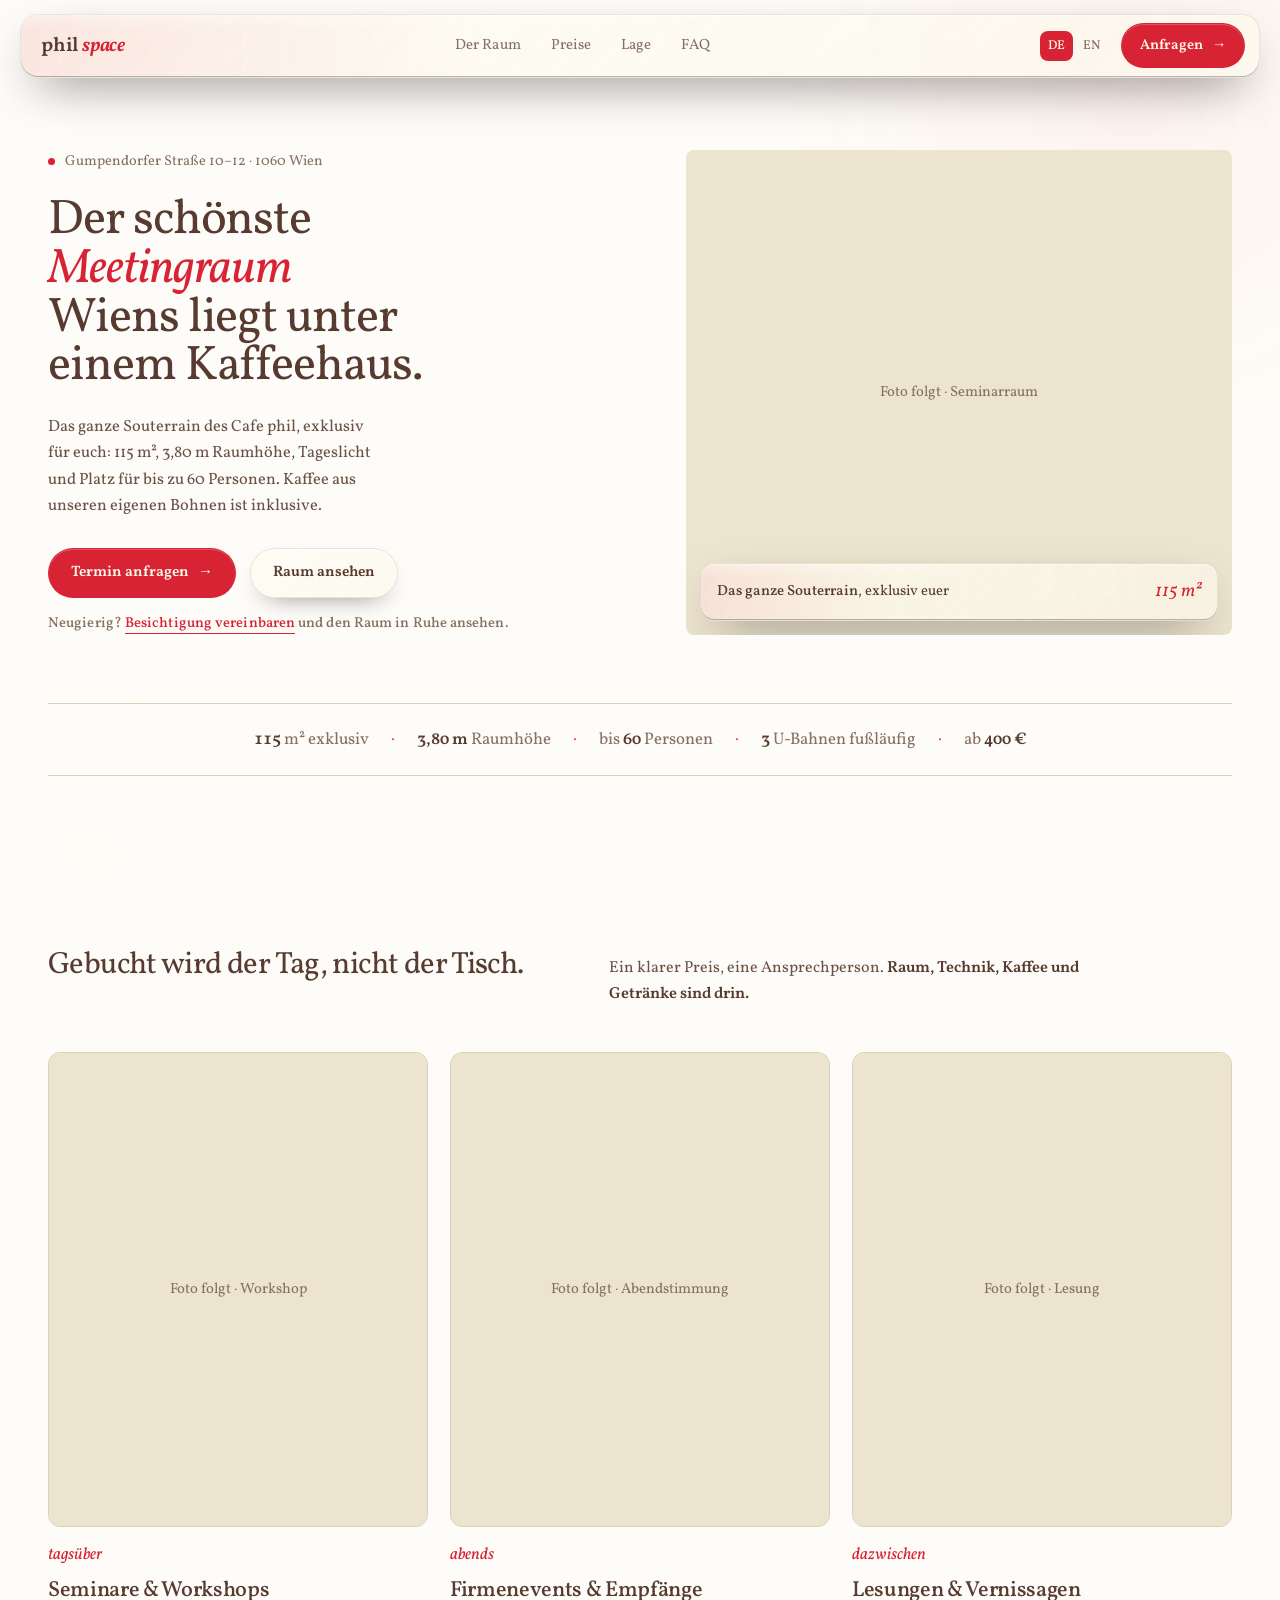
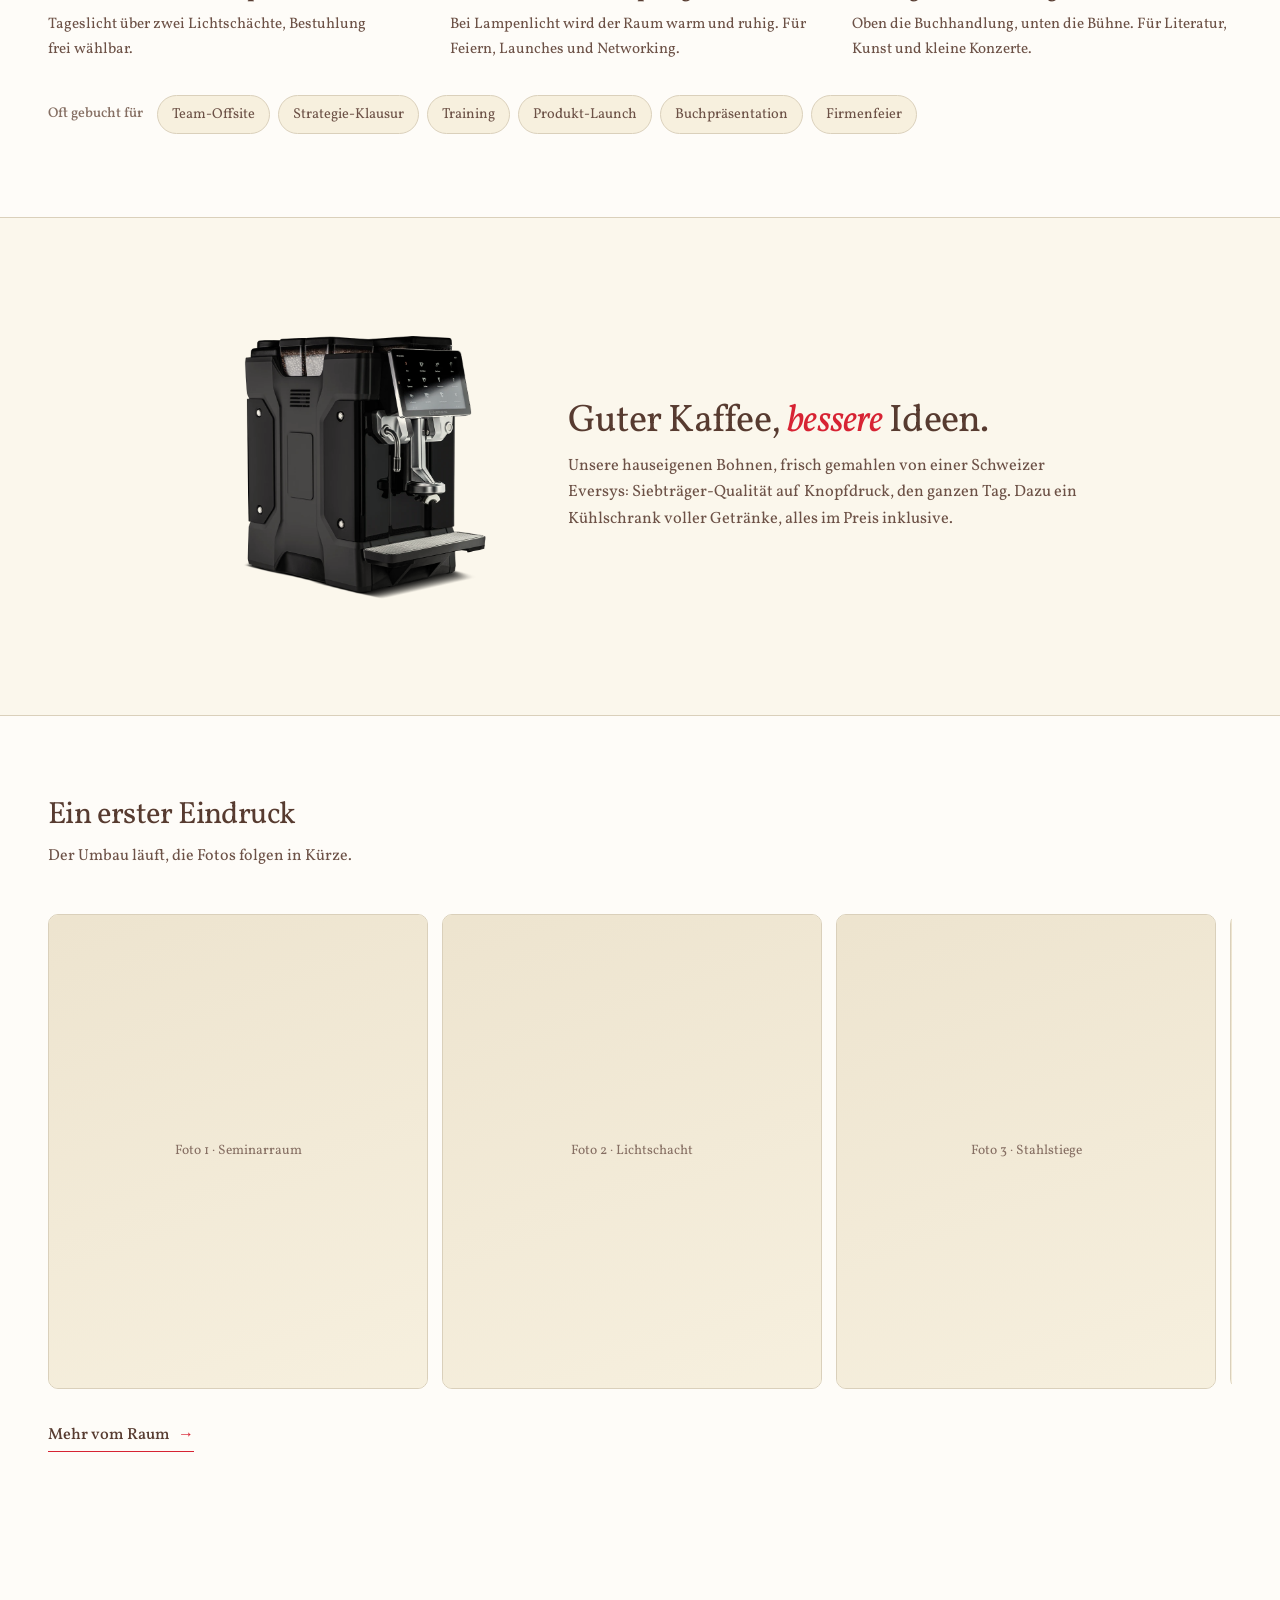
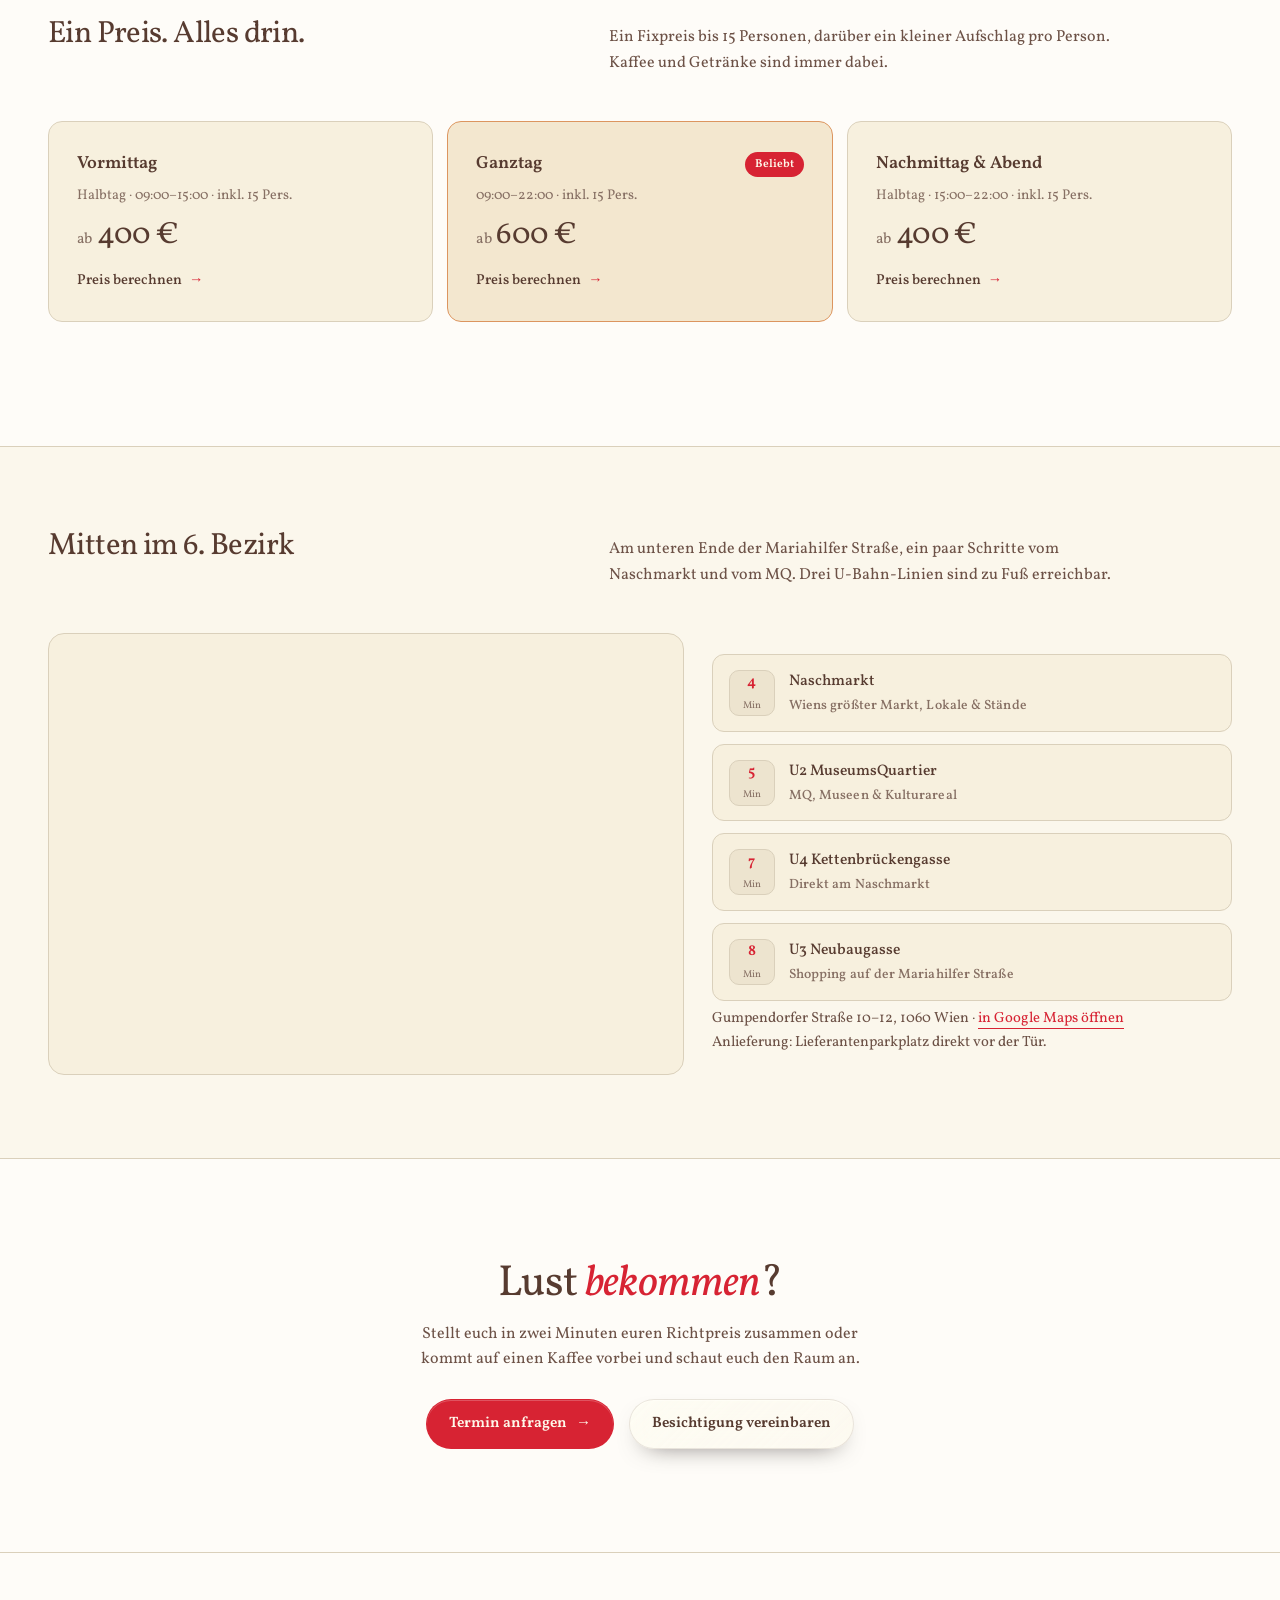
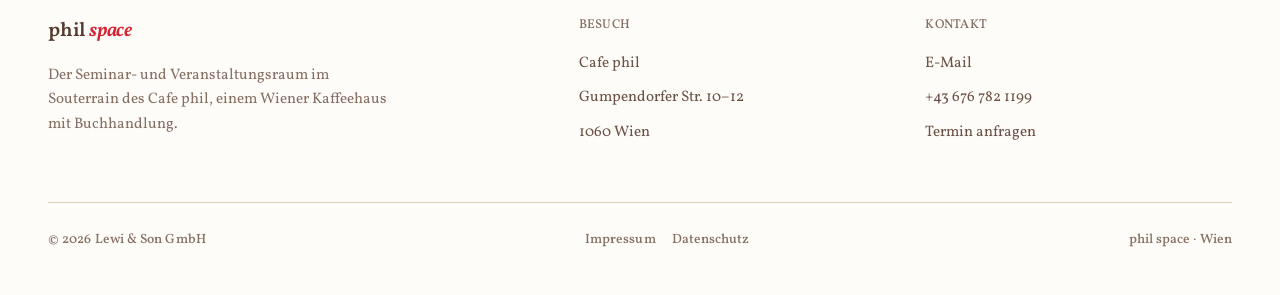
==== commit 0afbda2c: "Pricing: base price incl. 15 people + per additional person - Half day (Vormittag / Nachmittag & Abe" ====
--- a/index.html
+++ b/index.html
@@ -68,13 +68,13 @@
     <span><b>3,80 m</b> <span data-de="Raumhöhe" data-en="ceiling">Raumhöhe</span></span><span class="sep">·</span>
     <span><span data-de="bis" data-en="up to">bis</span> <b>60</b> <span data-de="Personen" data-en="people">Personen</span></span><span class="sep">·</span>
     <span><b>3</b> <span data-de="U-Bahnen fußläufig" data-en="subway lines">U-Bahnen fußläufig</span></span><span class="sep">·</span>
-    <span><span data-de="ab" data-en="from">ab</span> <b>650 €</b></span>
+    <span><span data-de="ab" data-en="from">ab</span> <b>400 €</b></span>
   </div></div></div>
 </section>
 
 <section id="nutzung">
   <div class="wrap">
-    <div class="lead-2 rv"><h2 data-de="Gebucht wird der Tag, nicht der Tisch." data-en="You book the day, not the table.">Gebucht wird der Tag, nicht der Tisch.</h2><p class="sub" data-de="Ein Fixpreis, eine Ansprechperson. &lt;strong&gt;Raum, Technik, Kaffee und Getränke sind drin.&lt;/strong&gt;" data-en="One fixed price, one contact. &lt;strong&gt;Room, tech, coffee and drinks included.&lt;/strong&gt;">Ein Fixpreis, eine Ansprechperson. <strong>Raum, Technik, Kaffee und Getränke sind drin.</strong></p></div>
+    <div class="lead-2 rv"><h2 data-de="Gebucht wird der Tag, nicht der Tisch." data-en="You book the day, not the table.">Gebucht wird der Tag, nicht der Tisch.</h2><p class="sub" data-de="Ein klarer Preis, eine Ansprechperson. &lt;strong&gt;Raum, Technik, Kaffee und Getränke sind drin.&lt;/strong&gt;" data-en="One clear price, one contact. &lt;strong&gt;Room, tech, coffee and drinks included.&lt;/strong&gt;">Ein klarer Preis, eine Ansprechperson. <strong>Raum, Technik, Kaffee und Getränke sind drin.</strong></p></div>
     <div class="tiles rv">
       <a class="tile" href="/raum"><div class="tile-img"><!-- TODO: Foto (4:5) als <img> einsetzen, .ph-fill loeschen --><div class="ph-fill" data-de="Foto folgt · Workshop" data-en="Photo coming · workshop">Foto folgt · Workshop</div></div><span class="when" data-de="tagsüber" data-en="daytime">tagsüber</span><h3 data-de="Seminare &amp; Workshops" data-en="Seminars &amp; workshops">Seminare &amp; Workshops</h3><p data-de="Tageslicht über zwei Lichtschächte, Bestuhlung frei wählbar." data-en="Daylight through two light shafts, seating your way.">Tageslicht über zwei Lichtschächte, Bestuhlung frei wählbar.</p></a>
       <a class="tile" href="/raum"><div class="tile-img"><!-- TODO: Foto (4:5) als <img> einsetzen, .ph-fill loeschen --><div class="ph-fill" data-de="Foto folgt · Abendstimmung" data-en="Photo coming · evening">Foto folgt · Abendstimmung</div></div><span class="when" data-de="abends" data-en="evenings">abends</span><h3 data-de="Firmenevents &amp; Empfänge" data-en="Company events &amp; receptions">Firmenevents &amp; Empfänge</h3><p data-de="Bei Lampenlicht wird der Raum warm und ruhig. Für Feiern, Launches und Networking." data-en="By lamplight the room turns warm and calm. For parties, launches and networking.">Bei Lampenlicht wird der Raum warm und ruhig. Für Feiern, Launches und Networking.</p></a>
@@ -110,11 +110,11 @@
 
 <section id="preise">
   <div class="wrap">
-    <div class="lead-2 rv"><h2 data-de="Ein Preis. Alles drin." data-en="One price. Everything included.">Ein Preis. Alles drin.</h2><p class="sub" data-de="Fixe Raummiete, keine Kosten pro Kopf. Kaffee und Getränke sind immer dabei." data-en="A fixed room rate, no per-head charge. Coffee and drinks are always included.">Fixe Raummiete, keine Kosten pro Kopf. Kaffee und Getränke sind immer dabei.</p></div>
+    <div class="lead-2 rv"><h2 data-de="Ein Preis. Alles drin." data-en="One price. Everything included.">Ein Preis. Alles drin.</h2><p class="sub" data-de="Ein Fixpreis bis 15 Personen, darüber ein kleiner Aufschlag pro Person. Kaffee und Getränke sind immer dabei." data-en="One fixed price for up to 15 people, a small surcharge per additional person. Coffee and drinks are always included.">Ein Fixpreis bis 15 Personen, darüber ein kleiner Aufschlag pro Person. Kaffee und Getränke sind immer dabei.</p></div>
     <div class="pteaser rv">
-      <a class="pt" href="/anfrage?zeit=half#anfrage"><span class="pt-k"><span data-de="Vormittag" data-en="Morning">Vormittag</span></span><span class="pt-t" data-de="Halbtag · 09:00–15:00" data-en="Half day · 9 am–3 pm">Halbtag · 09:00–15:00</span><span class="pt-a"><small data-de="ab" data-en="from">ab</small> 650 €</span><span class="pt-c"><span data-de="Preis berechnen" data-en="Calculate price">Preis berechnen</span> <span class="arr">→</span></span></a>
-      <a class="pt feat" href="/anfrage?zeit=full#anfrage"><span class="pt-k"><span data-de="Ganztag" data-en="Full day">Ganztag</span><span class="badge" data-de="Beliebt" data-en="Popular">Beliebt</span></span><span class="pt-t" data-de="09:00–22:00" data-en="9 am–10 pm">09:00–22:00</span><span class="pt-a"><small data-de="ab" data-en="from">ab</small> 950 €</span><span class="pt-c"><span data-de="Preis berechnen" data-en="Calculate price">Preis berechnen</span> <span class="arr">→</span></span></a>
-      <a class="pt" href="/anfrage?zeit=evening#anfrage"><span class="pt-k"><span data-de="Nachmittag &amp; Abend" data-en="Afternoon &amp; evening">Nachmittag &amp; Abend</span></span><span class="pt-t" data-de="Halbtag · 15:00–22:00" data-en="Half day · 3 pm–10 pm">Halbtag · 15:00–22:00</span><span class="pt-a"><small data-de="ab" data-en="from">ab</small> 650 €</span><span class="pt-c"><span data-de="Preis berechnen" data-en="Calculate price">Preis berechnen</span> <span class="arr">→</span></span></a>
+      <a class="pt" href="/anfrage?zeit=half#anfrage"><span class="pt-k"><span data-de="Vormittag" data-en="Morning">Vormittag</span></span><span class="pt-t" data-de="Halbtag · 09:00–15:00 · inkl. 15 Pers." data-en="Half day · 9 am–3 pm · incl. 15 people">Halbtag · 09:00–15:00 · inkl. 15 Pers.</span><span class="pt-a"><small data-de="ab" data-en="from">ab</small> 400 €</span><span class="pt-c"><span data-de="Preis berechnen" data-en="Calculate price">Preis berechnen</span> <span class="arr">→</span></span></a>
+      <a class="pt feat" href="/anfrage?zeit=full#anfrage"><span class="pt-k"><span data-de="Ganztag" data-en="Full day">Ganztag</span><span class="badge" data-de="Beliebt" data-en="Popular">Beliebt</span></span><span class="pt-t" data-de="09:00–22:00 · inkl. 15 Pers." data-en="9 am–10 pm · incl. 15 people">09:00–22:00 · inkl. 15 Pers.</span><span class="pt-a"><small data-de="ab" data-en="from">ab</small> 600 €</span><span class="pt-c"><span data-de="Preis berechnen" data-en="Calculate price">Preis berechnen</span> <span class="arr">→</span></span></a>
+      <a class="pt" href="/anfrage?zeit=evening#anfrage"><span class="pt-k"><span data-de="Nachmittag &amp; Abend" data-en="Afternoon &amp; evening">Nachmittag &amp; Abend</span></span><span class="pt-t" data-de="Halbtag · 15:00–22:00 · inkl. 15 Pers." data-en="Half day · 3 pm–10 pm · incl. 15 people">Halbtag · 15:00–22:00 · inkl. 15 Pers.</span><span class="pt-a"><small data-de="ab" data-en="from">ab</small> 400 €</span><span class="pt-c"><span data-de="Preis berechnen" data-en="Calculate price">Preis berechnen</span> <span class="arr">→</span></span></a>
     </div>
     <p class="price-note rv" style="text-align:center" data-de="Alle Preise exkl. USt. · Buchbar täglich von 09:00 bis 22:00 Uhr." data-en="All prices excl. VAT · bookable daily from 9 am to 10 pm.">Alle Preise exkl. USt. · Buchbar täglich von 09:00 bis 22:00 Uhr.</p>
   </div>
--- a/assets/site.css
+++ b/assets/site.css
@@ -586,3 +586,6 @@
 .legal-page strong{color:var(--ink);}
 /* keep totals on one line on phones */
 .calc .total .tnum,.bk-recap .chip{white-space:nowrap;}
+/* food: exactly two options */
+.cater-2{grid-template-columns:repeat(2,1fr);}
+@media(max-width:620px){.cater-2{grid-template-columns:1fr;}}
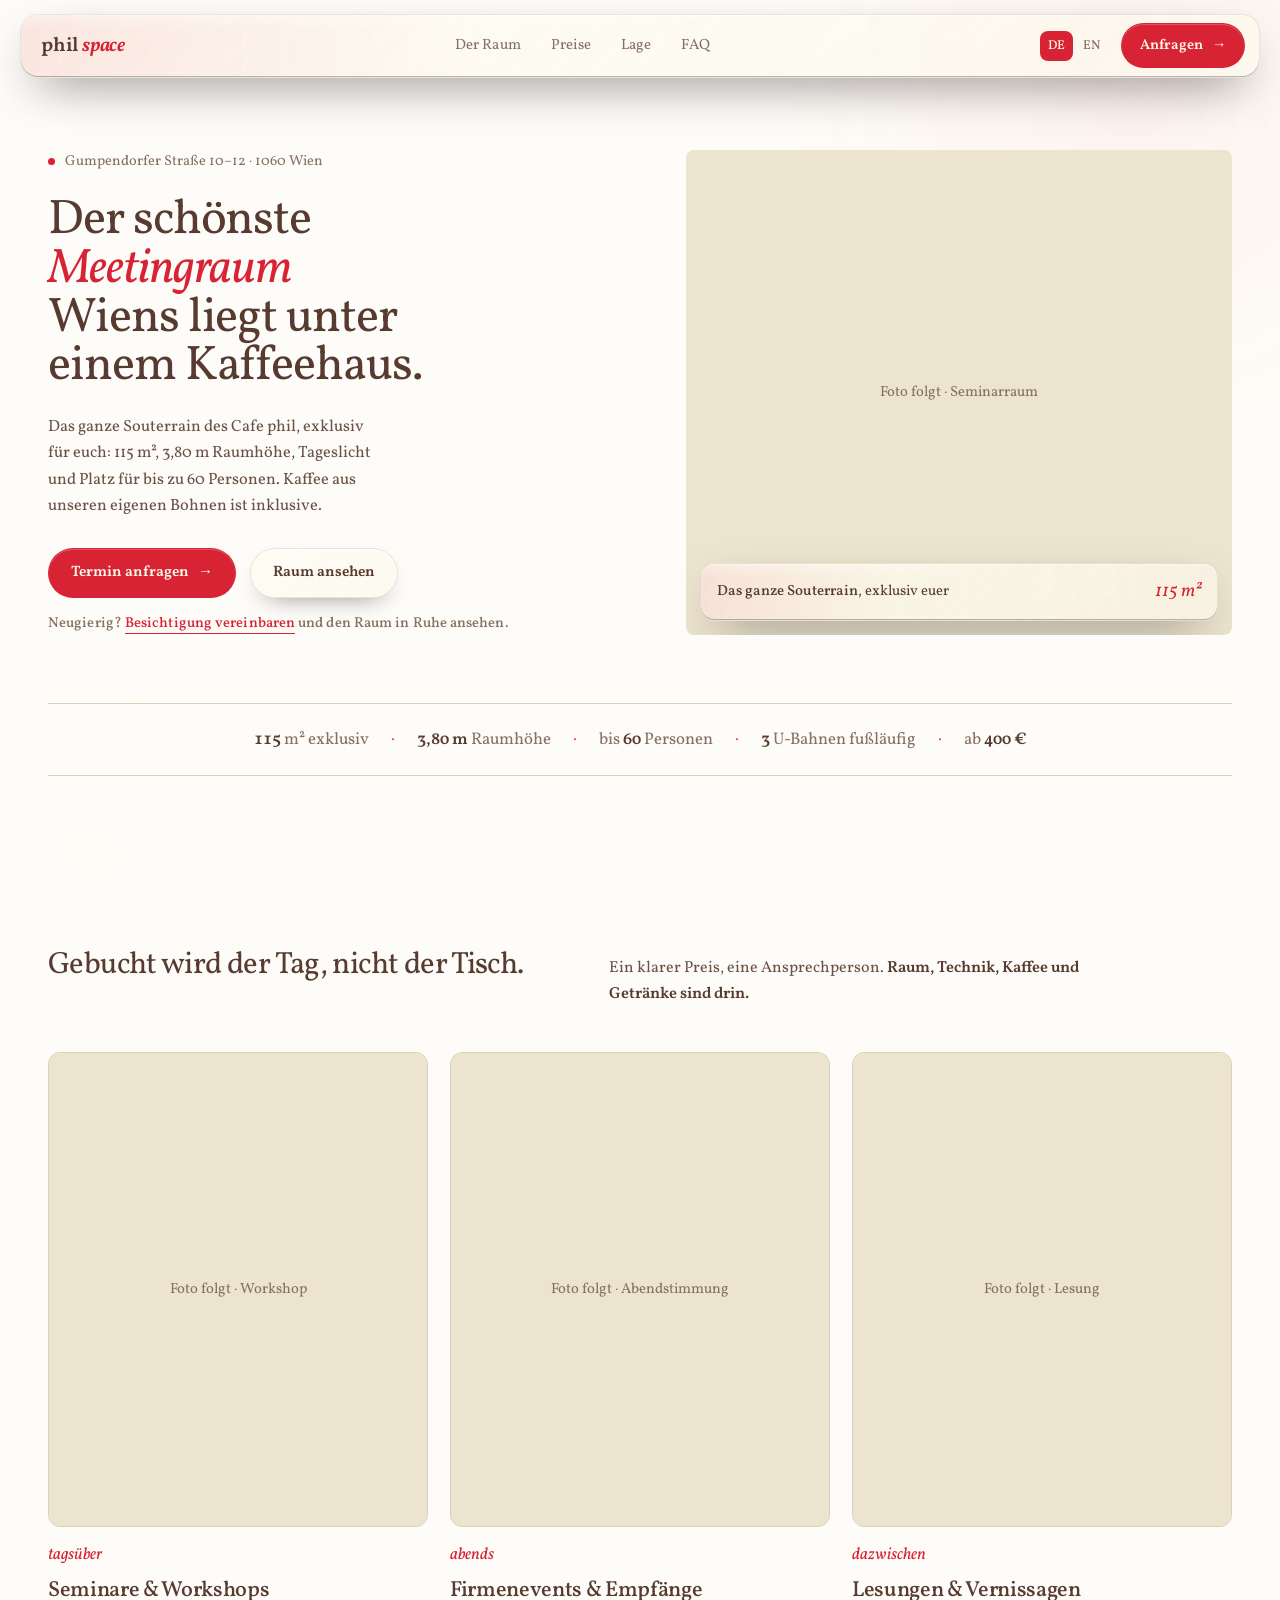
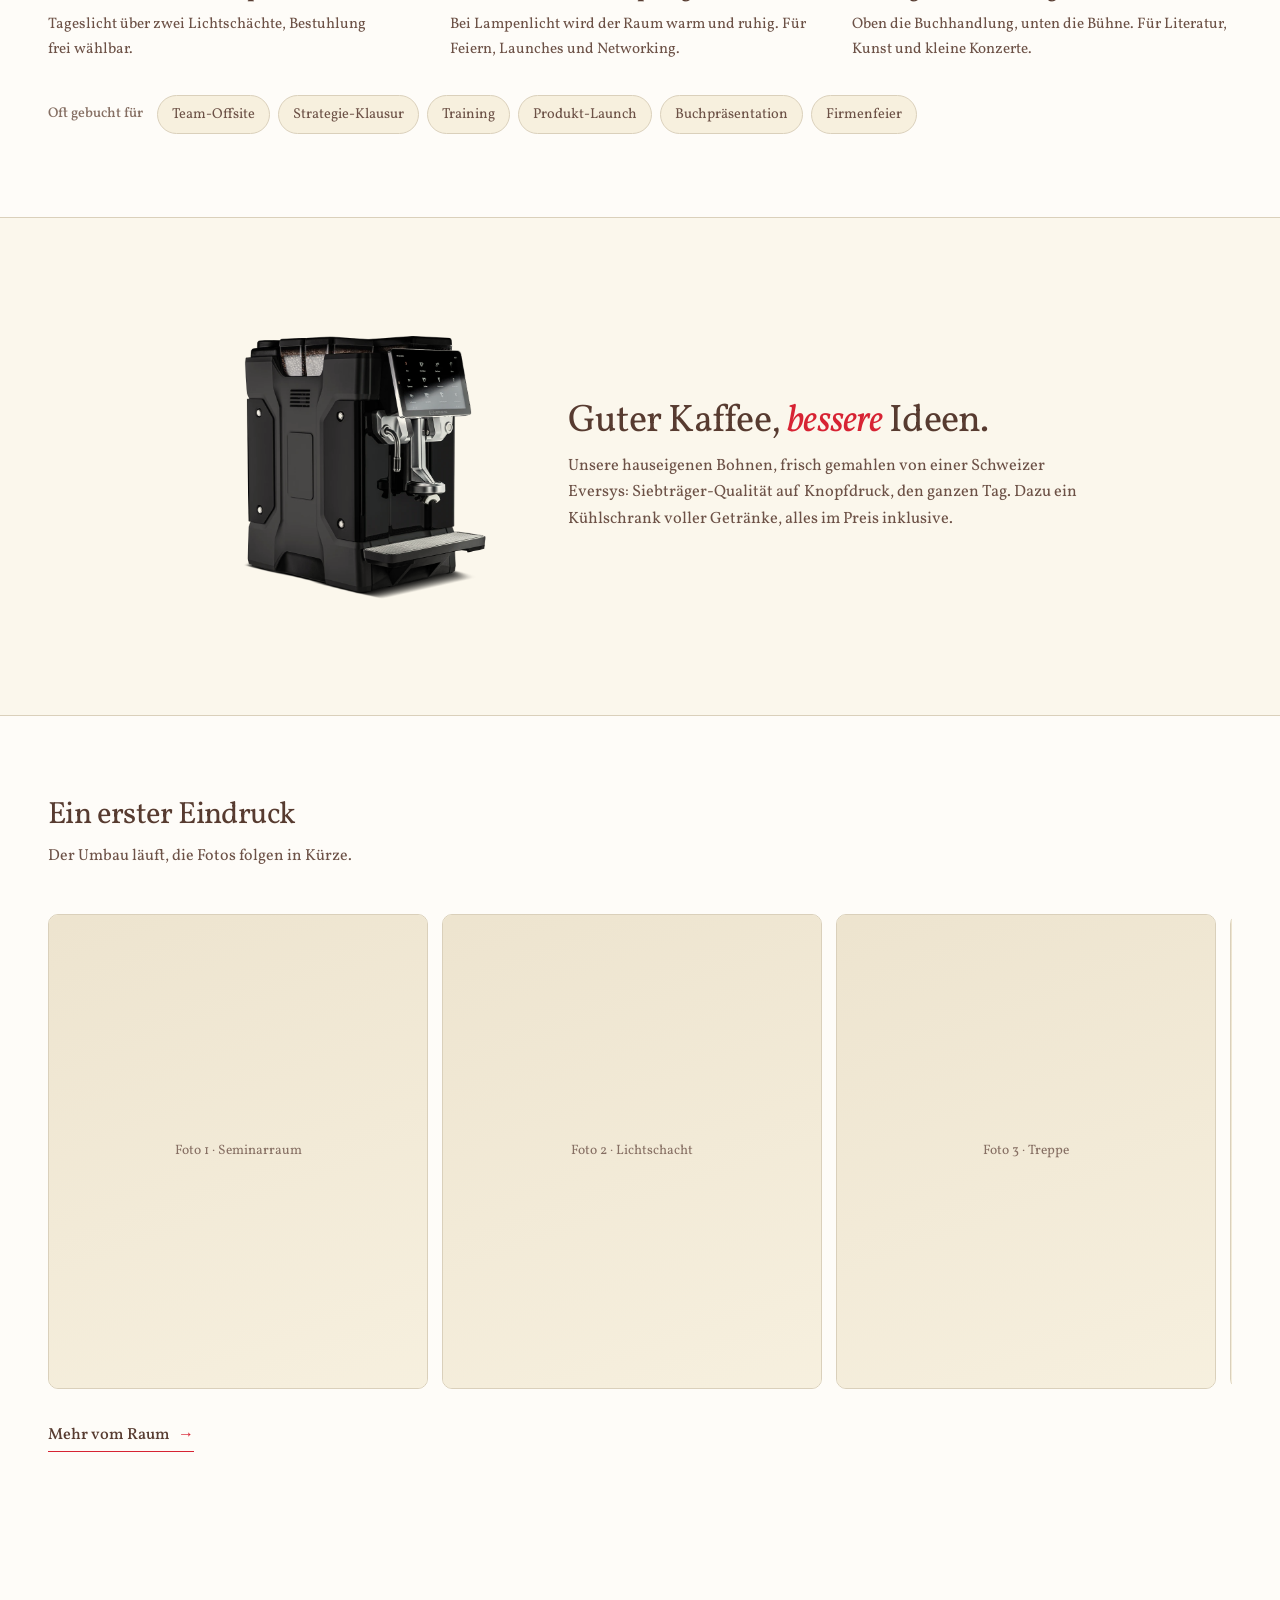
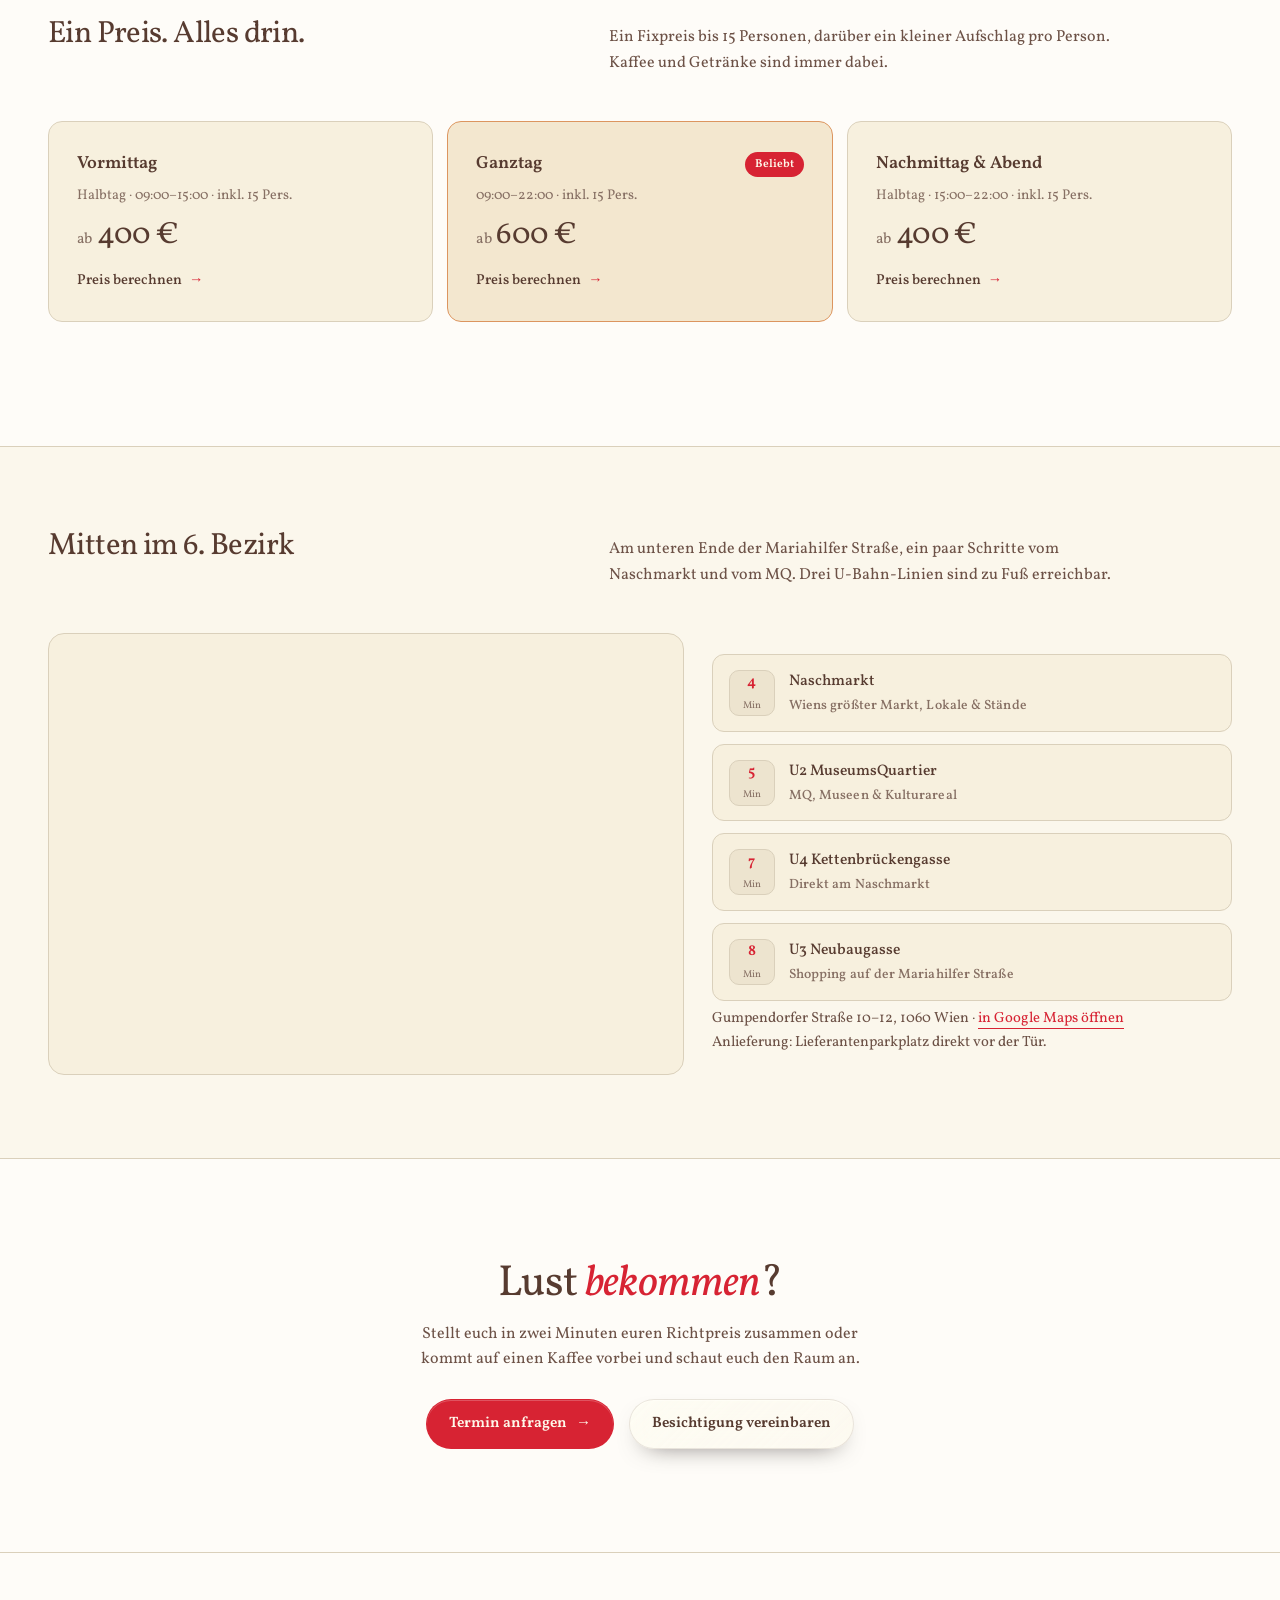
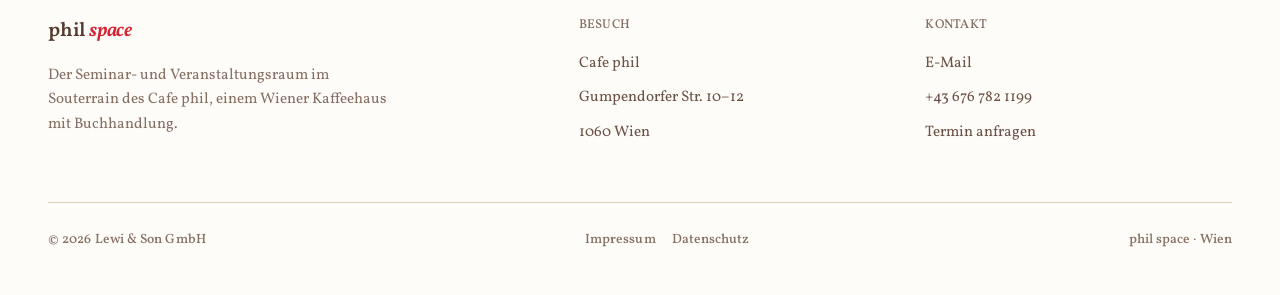
==== commit 2e3bf64e: "Copy: "neue Treppe" instead of Stahltreppe; staircase placeholder labels Co-Authored-By: Claude Opus" ====
--- a/index.html
+++ b/index.html
@@ -99,7 +99,7 @@
     <div class="gstrip rv">
       <figure class="shot"><div class="ph" data-de="Foto 1 · Seminarraum" data-en="Photo 1 · seminar room">Foto 1 · Seminarraum</div></figure>
       <figure class="shot"><div class="ph" data-de="Foto 2 · Lichtschacht" data-en="Photo 2 · light shaft">Foto 2 · Lichtschacht</div></figure>
-      <figure class="shot"><div class="ph" data-de="Foto 3 · Stahlstiege" data-en="Photo 3 · steel stairs">Foto 3 · Stahlstiege</div></figure>
+      <figure class="shot"><div class="ph" data-de="Foto 3 · Treppe" data-en="Photo 3 · staircase">Foto 3 · Treppe</div></figure>
       <figure class="shot"><div class="ph" data-de="Foto 4 · Bestuhlung" data-en="Photo 4 · seating">Foto 4 · Bestuhlung</div></figure>
       <figure class="shot"><div class="ph" data-de="Foto 5 · Breakout" data-en="Photo 5 · breakout">Foto 5 · Breakout</div></figure>
       <figure class="shot"><div class="ph" data-de="Foto 6 · Kaffeehaus" data-en="Photo 6 · coffeehouse">Foto 6 · Kaffeehaus</div></figure>
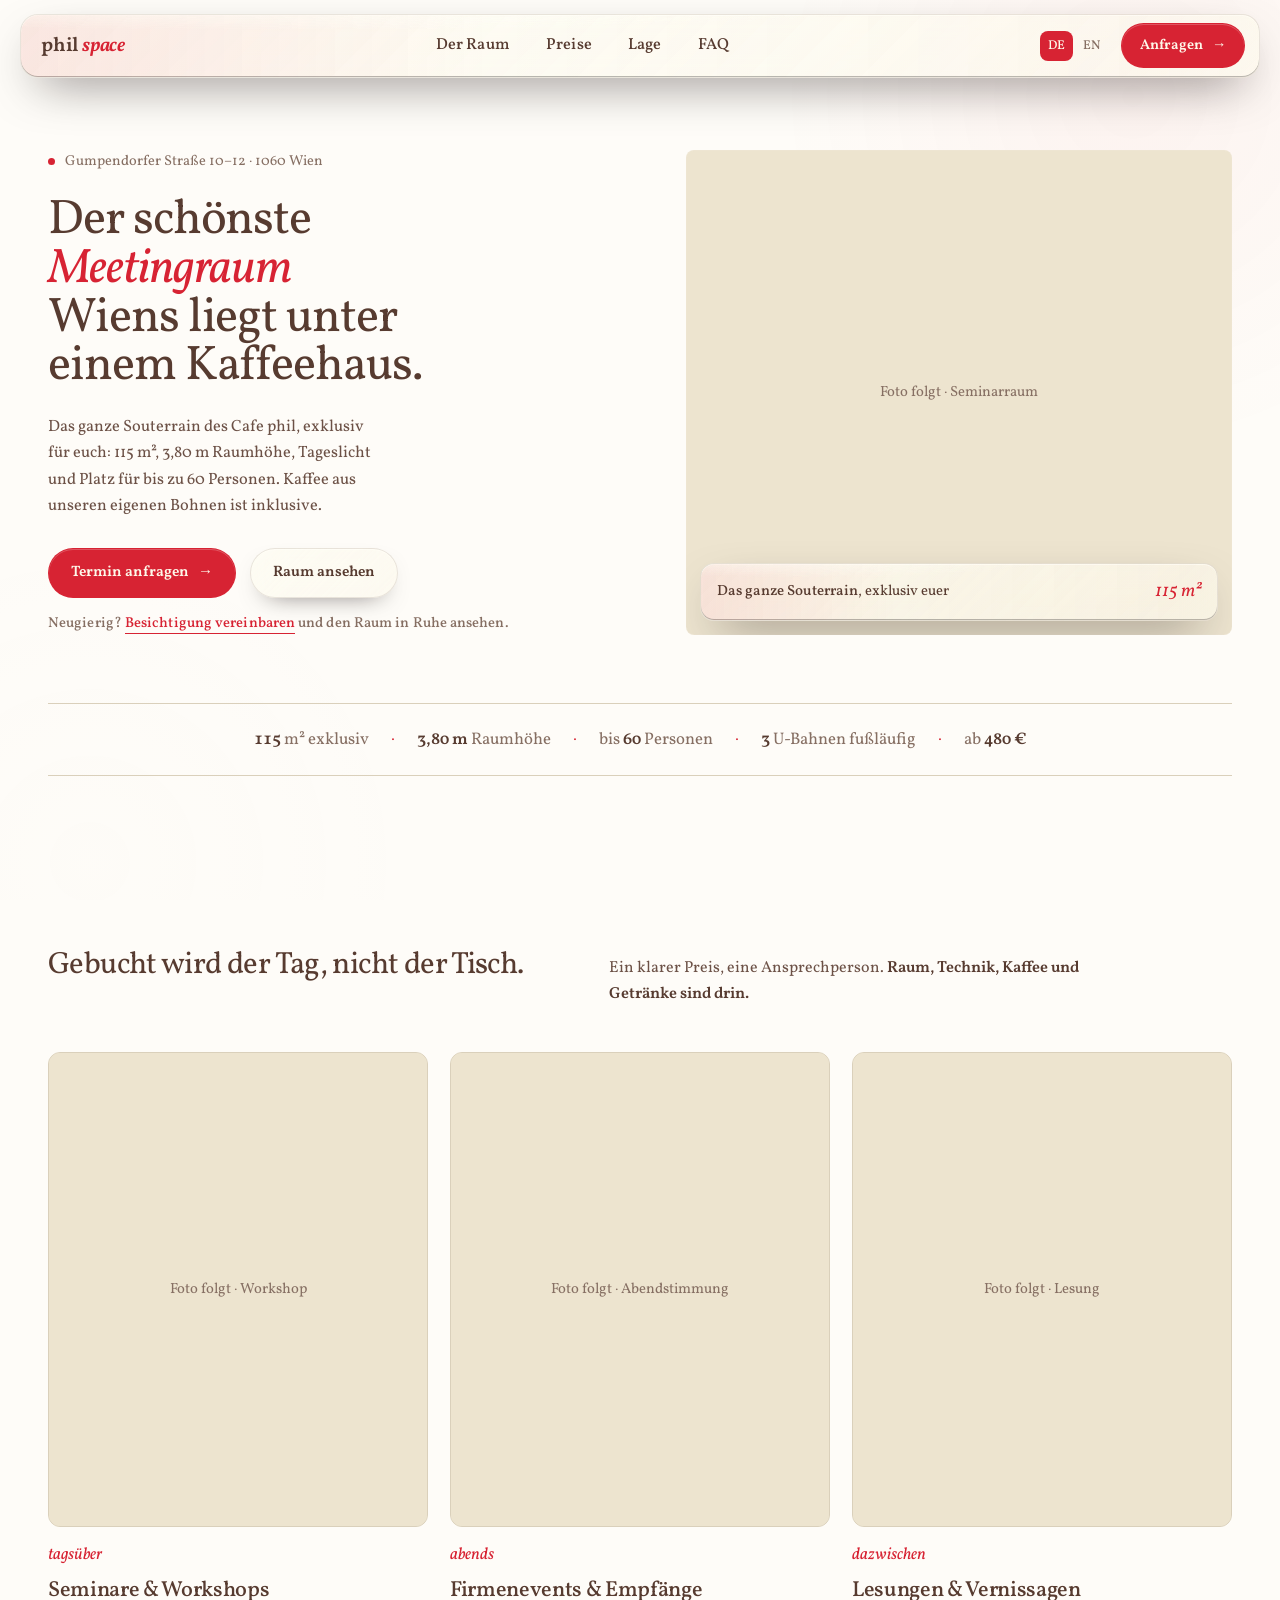
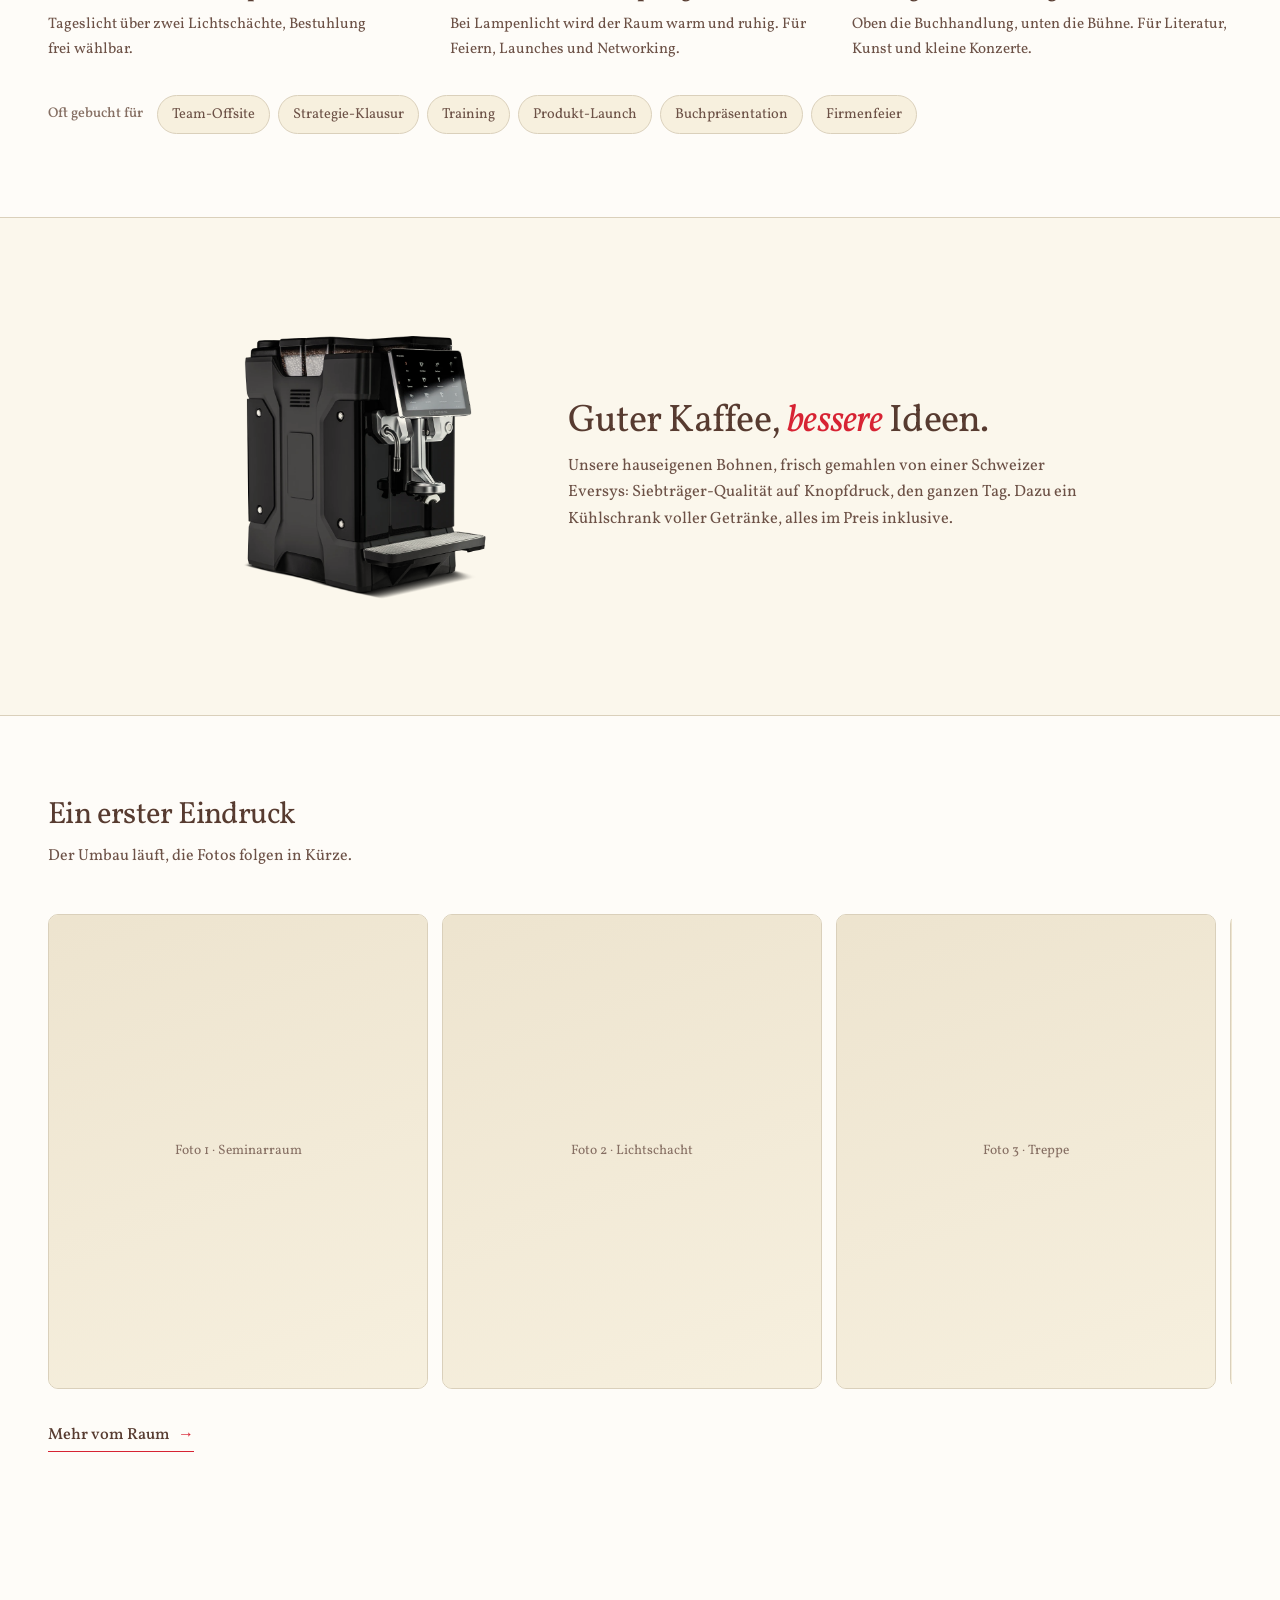
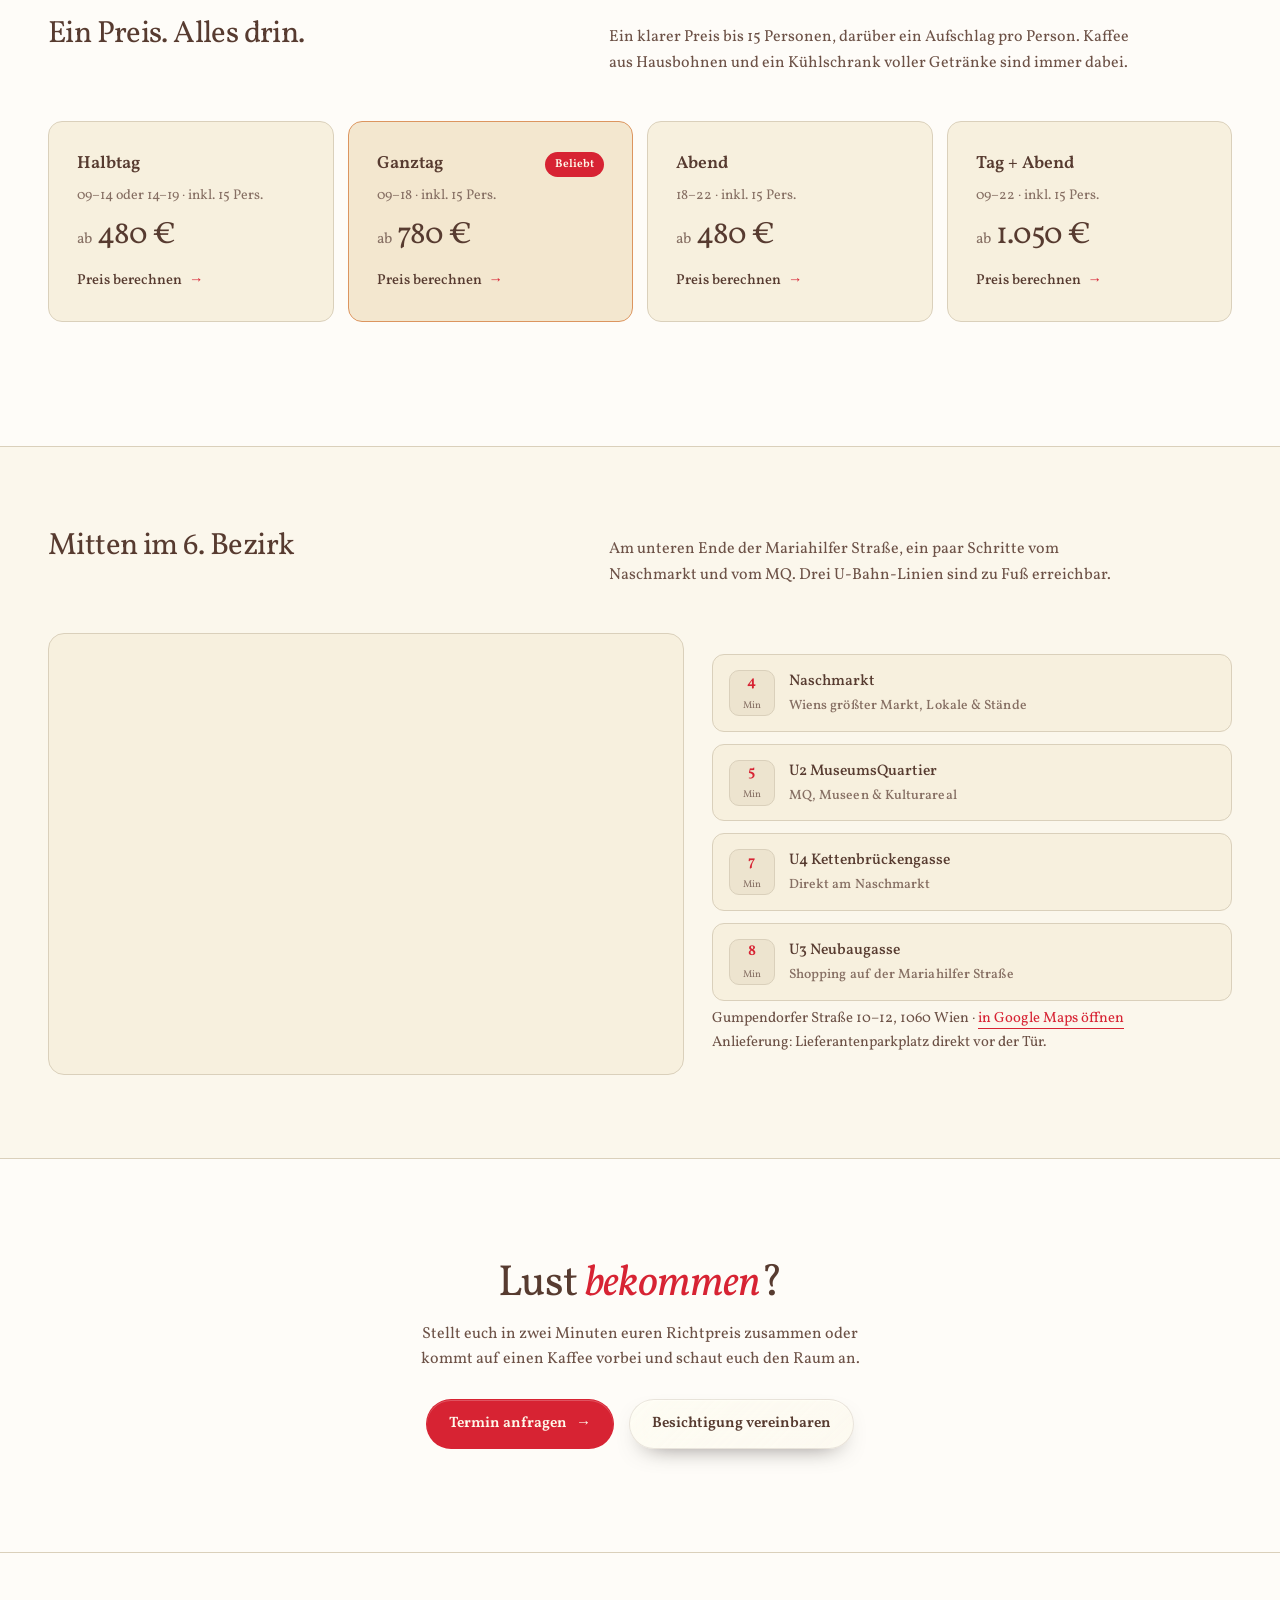
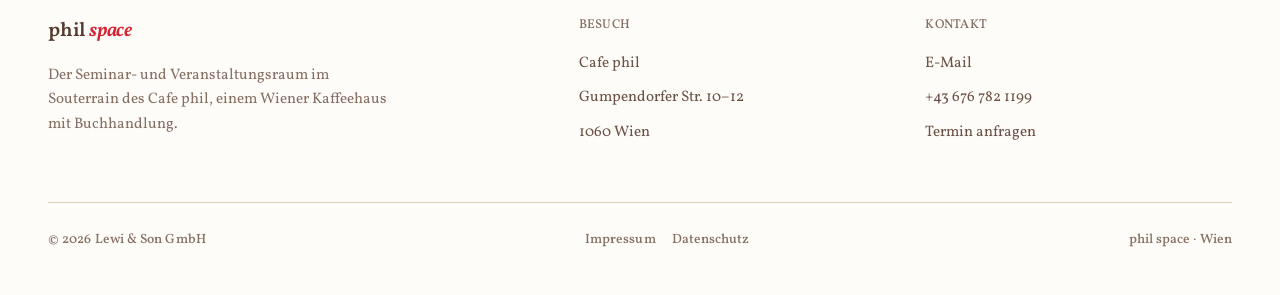
==== commit 75eb94be: "Pricing v7 (market-aligned): 5 slots, evening as own product, drinks shown as included line - Halbta" ====
--- a/index.html
+++ b/index.html
@@ -68,7 +68,7 @@
     <span><b>3,80 m</b> <span data-de="Raumhöhe" data-en="ceiling">Raumhöhe</span></span><span class="sep">·</span>
     <span><span data-de="bis" data-en="up to">bis</span> <b>60</b> <span data-de="Personen" data-en="people">Personen</span></span><span class="sep">·</span>
     <span><b>3</b> <span data-de="U-Bahnen fußläufig" data-en="subway lines">U-Bahnen fußläufig</span></span><span class="sep">·</span>
-    <span><span data-de="ab" data-en="from">ab</span> <b>400 €</b></span>
+    <span><span data-de="ab" data-en="from">ab</span> <b>480 €</b></span>
   </div></div></div>
 </section>
 
@@ -110,13 +110,14 @@
 
 <section id="preise">
   <div class="wrap">
-    <div class="lead-2 rv"><h2 data-de="Ein Preis. Alles drin." data-en="One price. Everything included.">Ein Preis. Alles drin.</h2><p class="sub" data-de="Ein Fixpreis bis 15 Personen, darüber ein kleiner Aufschlag pro Person. Kaffee und Getränke sind immer dabei." data-en="One fixed price for up to 15 people, a small surcharge per additional person. Coffee and drinks are always included.">Ein Fixpreis bis 15 Personen, darüber ein kleiner Aufschlag pro Person. Kaffee und Getränke sind immer dabei.</p></div>
+    <div class="lead-2 rv"><h2 data-de="Ein Preis. Alles drin." data-en="One price. Everything included.">Ein Preis. Alles drin.</h2><p class="sub" data-de="Ein klarer Preis bis 15 Personen, darüber ein Aufschlag pro Person. Kaffee aus Hausbohnen und ein Kühlschrank voller Getränke sind immer dabei." data-en="One clear price for up to 15 people, a surcharge per additional person. House-bean coffee and a fridge full of drinks are always included.">Ein klarer Preis bis 15 Personen, darüber ein Aufschlag pro Person. Kaffee aus Hausbohnen und ein Kühlschrank voller Getränke sind immer dabei.</p></div>
     <div class="pteaser rv">
-      <a class="pt" href="/anfrage?zeit=half#anfrage"><span class="pt-k"><span data-de="Vormittag" data-en="Morning">Vormittag</span></span><span class="pt-t" data-de="Halbtag · 09:00–15:00 · inkl. 15 Pers." data-en="Half day · 9 am–3 pm · incl. 15 people">Halbtag · 09:00–15:00 · inkl. 15 Pers.</span><span class="pt-a"><small data-de="ab" data-en="from">ab</small> 400 €</span><span class="pt-c"><span data-de="Preis berechnen" data-en="Calculate price">Preis berechnen</span> <span class="arr">→</span></span></a>
-      <a class="pt feat" href="/anfrage?zeit=full#anfrage"><span class="pt-k"><span data-de="Ganztag" data-en="Full day">Ganztag</span><span class="badge" data-de="Beliebt" data-en="Popular">Beliebt</span></span><span class="pt-t" data-de="09:00–22:00 · inkl. 15 Pers." data-en="9 am–10 pm · incl. 15 people">09:00–22:00 · inkl. 15 Pers.</span><span class="pt-a"><small data-de="ab" data-en="from">ab</small> 600 €</span><span class="pt-c"><span data-de="Preis berechnen" data-en="Calculate price">Preis berechnen</span> <span class="arr">→</span></span></a>
-      <a class="pt" href="/anfrage?zeit=evening#anfrage"><span class="pt-k"><span data-de="Nachmittag &amp; Abend" data-en="Afternoon &amp; evening">Nachmittag &amp; Abend</span></span><span class="pt-t" data-de="Halbtag · 15:00–22:00 · inkl. 15 Pers." data-en="Half day · 3 pm–10 pm · incl. 15 people">Halbtag · 15:00–22:00 · inkl. 15 Pers.</span><span class="pt-a"><small data-de="ab" data-en="from">ab</small> 400 €</span><span class="pt-c"><span data-de="Preis berechnen" data-en="Calculate price">Preis berechnen</span> <span class="arr">→</span></span></a>
-    </div>
-    <p class="price-note rv" style="text-align:center" data-de="Alle Preise exkl. USt. · Buchbar täglich von 09:00 bis 22:00 Uhr." data-en="All prices excl. VAT · bookable daily from 9 am to 10 pm.">Alle Preise exkl. USt. · Buchbar täglich von 09:00 bis 22:00 Uhr.</p>
+      <a class="pt" href="/anfrage?zeit=am#anfrage"><span class="pt-k"><span data-de="Halbtag" data-en="Half day">Halbtag</span></span><span class="pt-t" data-de="09–14 oder 14–19 · inkl. 15 Pers." data-en="9 am–2 pm or 2–7 pm · incl. 15 people">09–14 oder 14–19 · inkl. 15 Pers.</span><span class="pt-a"><small data-de="ab" data-en="from">ab</small> 480 €</span><span class="pt-c"><span data-de="Preis berechnen" data-en="Calculate price">Preis berechnen</span> <span class="arr">→</span></span></a>
+      <a class="pt feat" href="/anfrage?zeit=full#anfrage"><span class="pt-k"><span data-de="Ganztag" data-en="Full day">Ganztag</span><span class="badge" data-de="Beliebt" data-en="Popular">Beliebt</span></span><span class="pt-t" data-de="09–18 · inkl. 15 Pers." data-en="9 am–6 pm · incl. 15 people">09–18 · inkl. 15 Pers.</span><span class="pt-a"><small data-de="ab" data-en="from">ab</small> 780 €</span><span class="pt-c"><span data-de="Preis berechnen" data-en="Calculate price">Preis berechnen</span> <span class="arr">→</span></span></a>
+      <a class="pt" href="/anfrage?zeit=evening#anfrage"><span class="pt-k"><span data-de="Abend" data-en="Evening">Abend</span></span><span class="pt-t" data-de="18–22 · inkl. 15 Pers." data-en="6–10 pm · incl. 15 people">18–22 · inkl. 15 Pers.</span><span class="pt-a"><small data-de="ab" data-en="from">ab</small> 480 €</span><span class="pt-c"><span data-de="Preis berechnen" data-en="Calculate price">Preis berechnen</span> <span class="arr">→</span></span></a>
+      <a class="pt" href="/anfrage?zeit=dayeve#anfrage"><span class="pt-k"><span data-de="Tag + Abend" data-en="Day + evening">Tag + Abend</span></span><span class="pt-t" data-de="09–22 · inkl. 15 Pers." data-en="9 am–10 pm · incl. 15 people">09–22 · inkl. 15 Pers.</span><span class="pt-a"><small data-de="ab" data-en="from">ab</small> 1.050 €</span><span class="pt-c"><span data-de="Preis berechnen" data-en="Calculate price">Preis berechnen</span> <span class="arr">→</span></span></a>
+    </div>
+    <p class="price-note rv" style="text-align:center" data-de="Alle Preise exkl. USt. · Buchbar täglich von 09:00 bis 22:00 Uhr, Wochenende auf Anfrage." data-en="All prices excl. VAT · bookable daily from 9 am to 10 pm, weekends on request.">Alle Preise exkl. USt. · Buchbar täglich von 09:00 bis 22:00 Uhr, Wochenende auf Anfrage.</p>
   </div>
 </section>
 
--- a/assets/site.css
+++ b/assets/site.css
@@ -589,3 +589,24 @@
 /* food: exactly two options */
 .cater-2{grid-template-columns:repeat(2,1fr);}
 @media(max-width:620px){.cater-2{grid-template-columns:1fr;}}
+
+/* ===== v7 nav: stronger links (pill for hover + current page) ===== */
+.nav-mid{gap:4px;}
+.nav-mid a{font-size:1rem;font-weight:500;color:var(--ink);padding:8px 16px;border-radius:999px;transition:background-color .25s var(--ease),color .25s var(--ease);}
+.nav-mid a::after{display:none;}
+@media(hover:hover){.nav-mid a:hover{background:color-mix(in oklch,var(--acc) 9%,transparent);color:var(--acc);}}
+.nav-mid a[aria-current="page"]{background:color-mix(in oklch,var(--acc) 12%,transparent);color:var(--acc);}
+@media (max-width:840px){.nav-mid.open a{border-radius:0;background:none;padding:13px 2px;}.nav-mid.open a[aria-current="page"]{color:var(--acc);}}
+
+/* ===== v7 pricing: four offers ===== */
+.abcards,.pteaser{grid-template-columns:repeat(4,1fr);}
+.abcard{padding:clamp(20px,2.2vw,28px);}
+.abcard .ab-amt{font-size:clamp(1.7rem,2.1vw,2rem);}
+@media(max-width:1000px){.abcards,.pteaser{grid-template-columns:repeat(2,1fr);}}
+@media(max-width:620px){.abcards,.pteaser{grid-template-columns:1fr;}}
+@media(max-width:760px){.seg{grid-auto-flow:row;grid-template-columns:1fr 1fr;}.seg button:last-child{grid-column:1/-1;}}
+@media(max-width:420px){.seg{grid-template-columns:1fr;}}
+/* seg: name + price on two lines, never mid-word wraps */
+.seg button{white-space:nowrap;line-height:1.25;padding:9px 8px;}
+.seg button small{display:block;font-size:0.82em;font-weight:400;opacity:.85;margin-top:2px;}
+.seg button.on small{opacity:.95;}
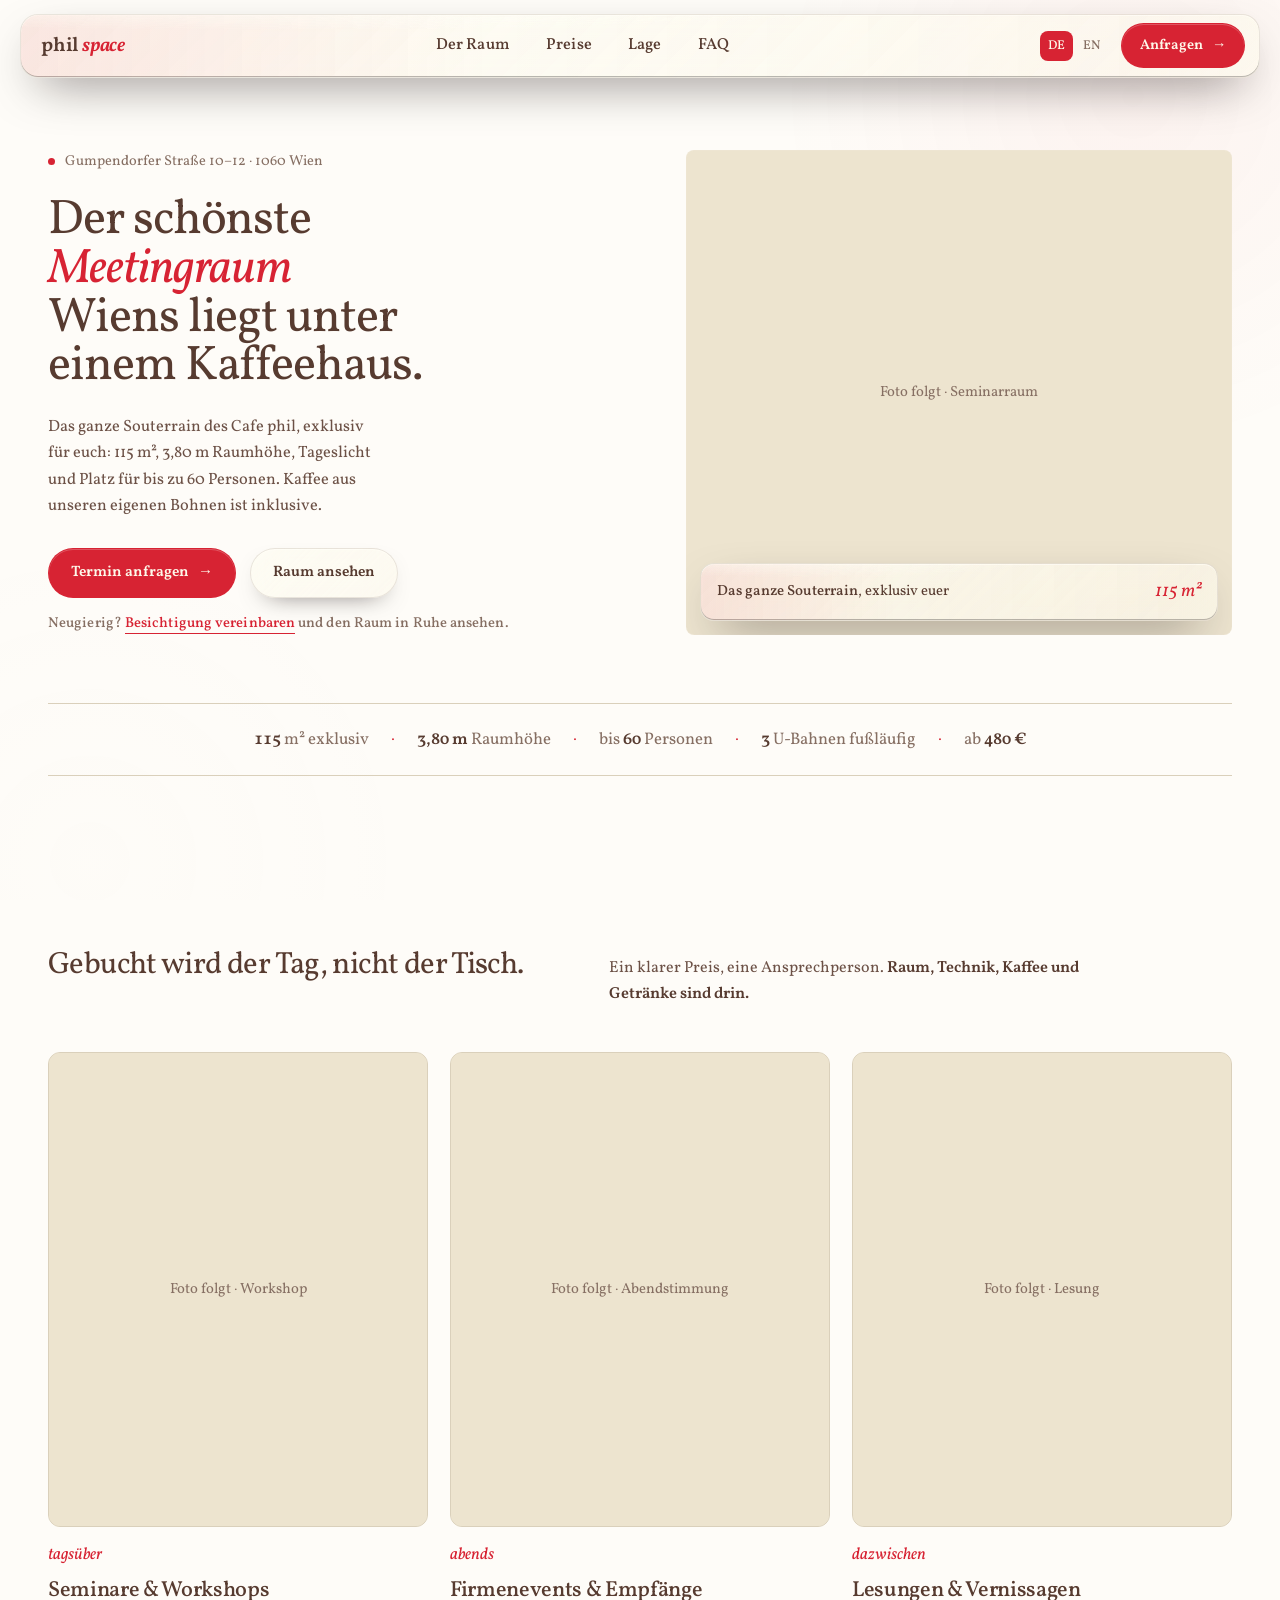
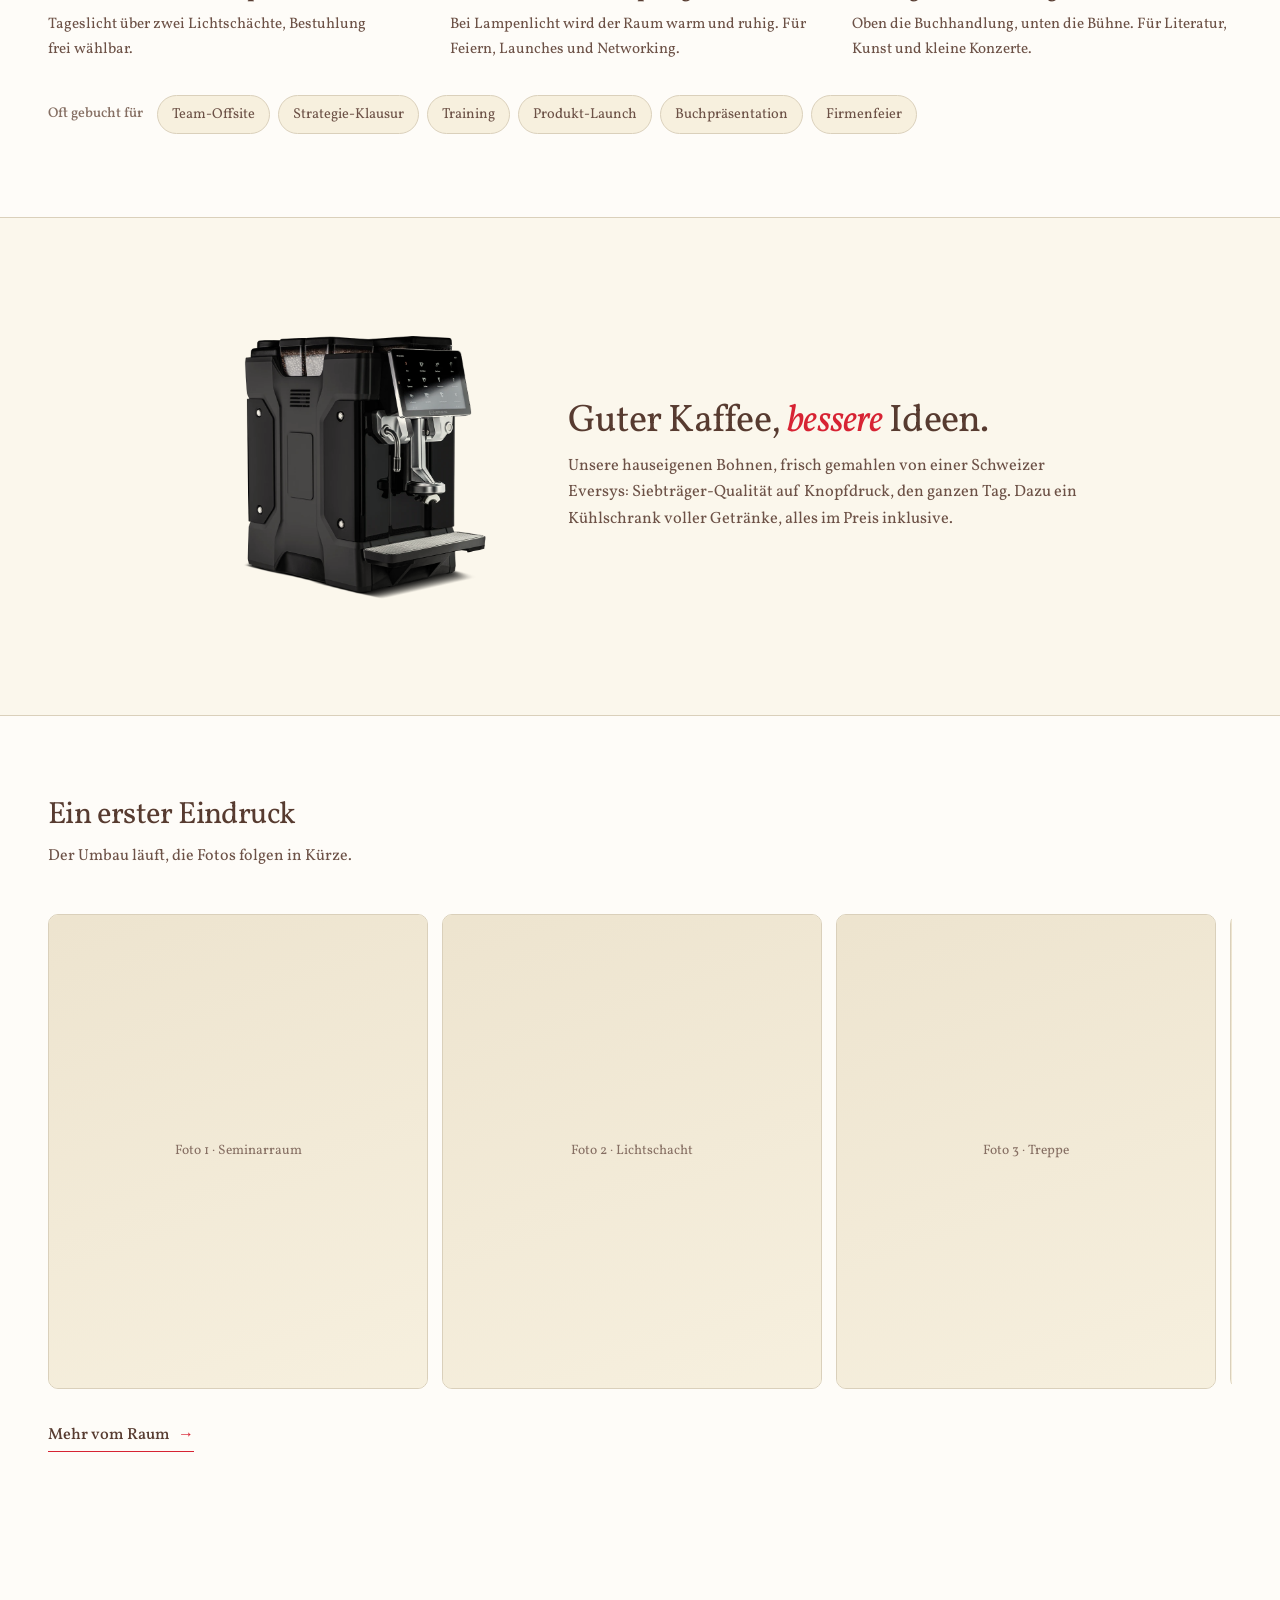
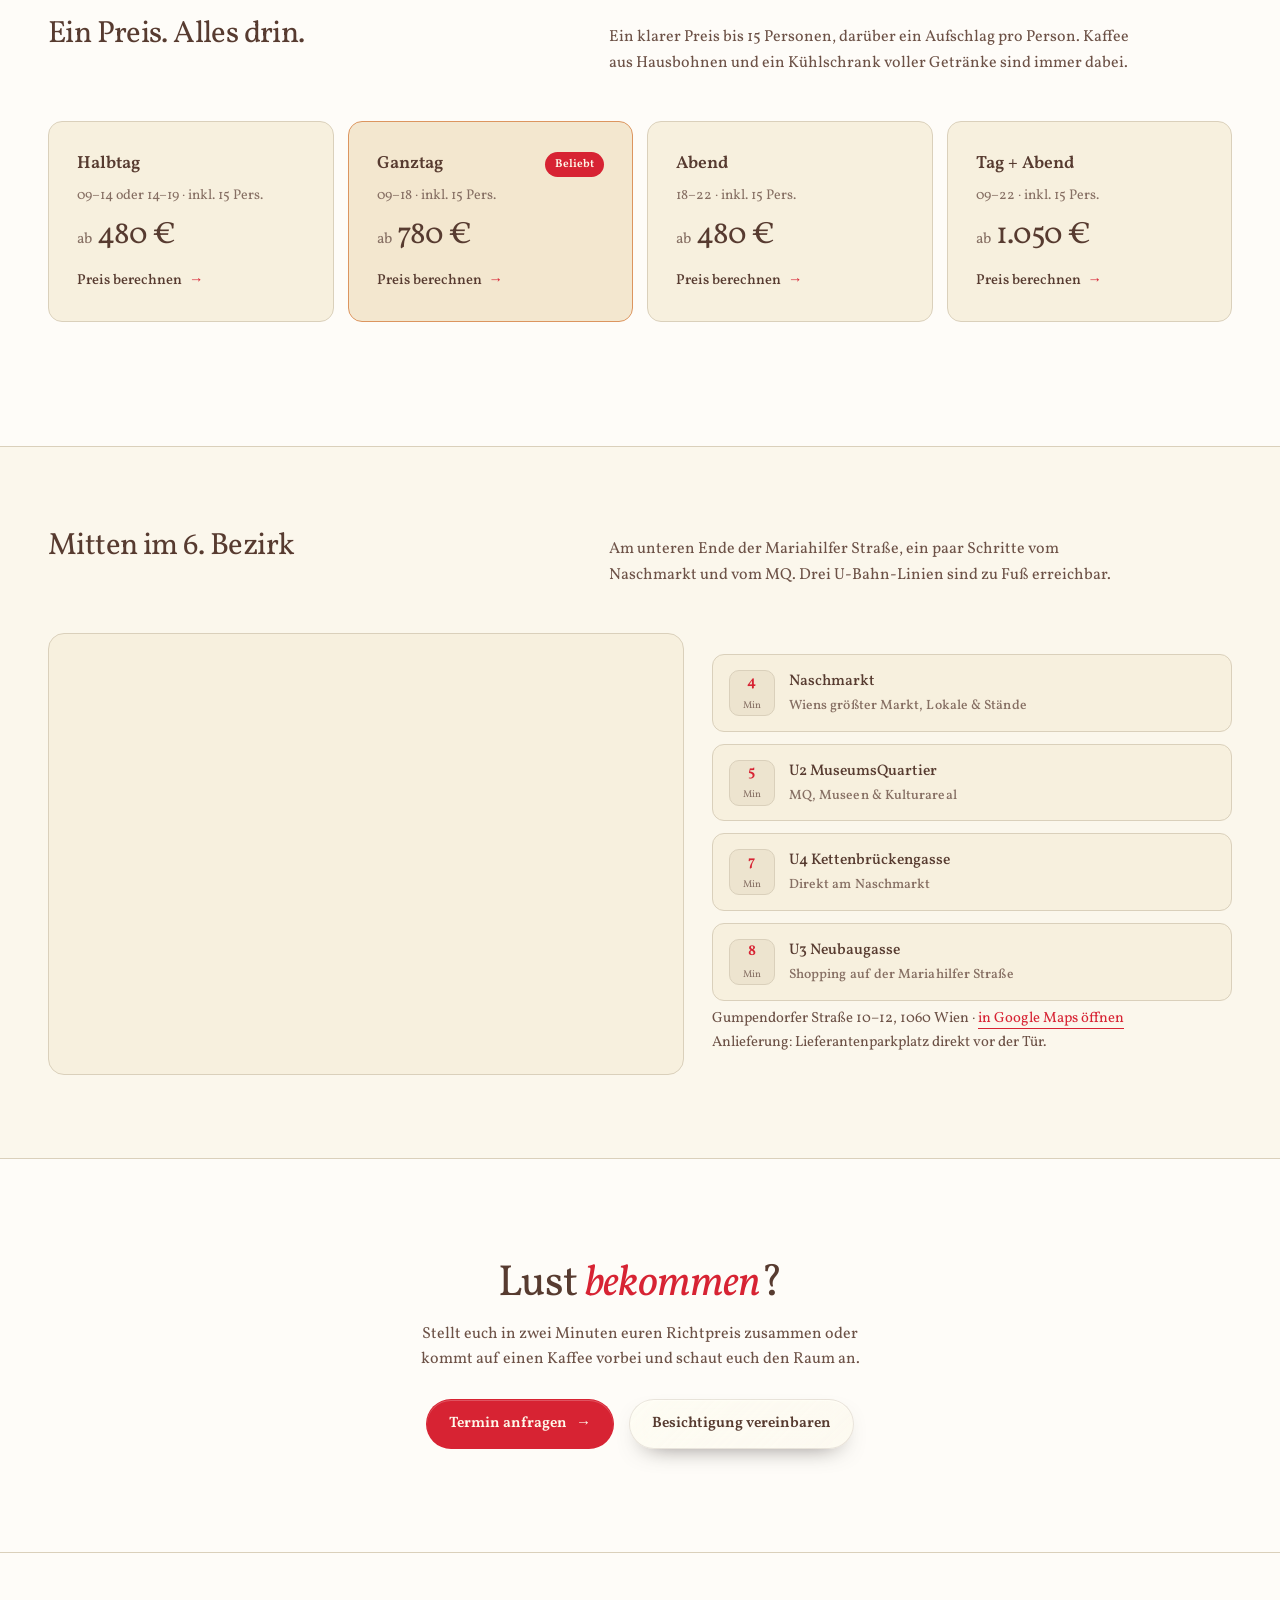
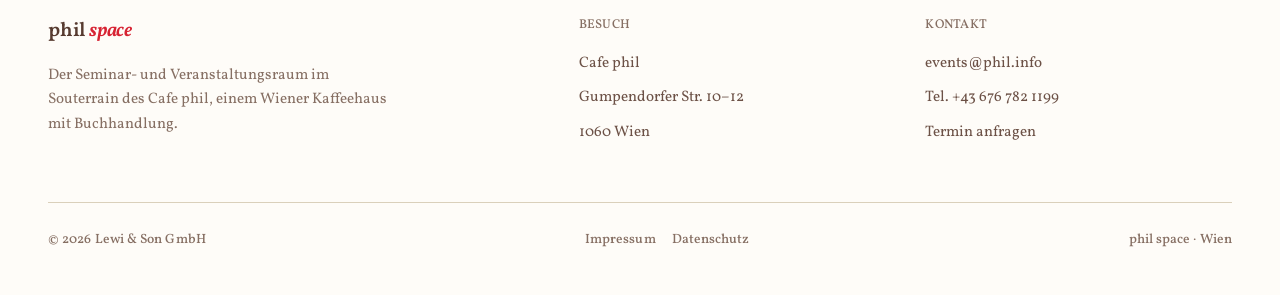
==== commit 9840a848: "Impressum mit Firmendaten (FN, UID, Gericht, Behörde) als Tabelle; Footer zeigt E-Mail-Adresse und T" ====
--- a/index.html
+++ b/index.html
@@ -51,7 +51,7 @@
         <a href="/anfrage#anfrage" class="btn btn-primary" data-de="Termin anfragen" data-en="Request a date">Termin anfragen<span class="arr">→</span></a>
         <a href="/raum" class="btn btn-glass" data-de="Raum ansehen" data-en="See the room">Raum ansehen</a>
       </div>
-      <p class="hero-view" data-de='Neugierig? <a href="mailto:zilberberg.jonathan@gmail.com?subject=Besichtigung%20phil%20space&amp;body=Hallo%2C%20ich%20w%C3%BCrde%20phil%20space%20gern%20besichtigen.%20Passt%20euch%20einer%20dieser%20Termine%3A%0A-%20%0A-%20%0A%0ADanke%21">Besichtigung vereinbaren</a> und den Raum in Ruhe ansehen.' data-en='Curious? <a href="mailto:zilberberg.jonathan@gmail.com?subject=Viewing%20phil%20space&amp;body=Hi%2C%20I%27d%20like%20to%20view%20phil%20space.%20Would%20one%20of%20these%20work%3A%0A-%20%0A-%20%0A%0AThanks%21">Book a viewing</a> and see the room at ease.'>Neugierig? <a href="mailto:zilberberg.jonathan@gmail.com?subject=Besichtigung%20phil%20space&amp;body=Hallo%2C%20ich%20w%C3%BCrde%20phil%20space%20gern%20besichtigen.%20Passt%20euch%20einer%20dieser%20Termine%3A%0A-%20%0A-%20%0A%0ADanke%21">Besichtigung vereinbaren</a> und den Raum in Ruhe ansehen.</p>
+      <p class="hero-view" data-de='Neugierig? <a href="mailto:events@phil.info?subject=Besichtigung%20phil%20space&amp;body=Hallo%2C%20ich%20w%C3%BCrde%20phil%20space%20gern%20besichtigen.%20Passt%20euch%20einer%20dieser%20Termine%3A%0A-%20%0A-%20%0A%0ADanke%21">Besichtigung vereinbaren</a> und den Raum in Ruhe ansehen.' data-en='Curious? <a href="mailto:events@phil.info?subject=Viewing%20phil%20space&amp;body=Hi%2C%20I%27d%20like%20to%20view%20phil%20space.%20Would%20one%20of%20these%20work%3A%0A-%20%0A-%20%0A%0AThanks%21">Book a viewing</a> and see the room at ease.'>Neugierig? <a href="mailto:events@phil.info?subject=Besichtigung%20phil%20space&amp;body=Hallo%2C%20ich%20w%C3%BCrde%20phil%20space%20gern%20besichtigen.%20Passt%20euch%20einer%20dieser%20Termine%3A%0A-%20%0A-%20%0A%0ADanke%21">Besichtigung vereinbaren</a> und den Raum in Ruhe ansehen.</p>
     </div>
     <figure class="hero-figure rv">
       <!-- TODO: real photo of the finished phil space seminar room, daylight (portrait) -->
@@ -165,7 +165,7 @@
     <p data-de="Stellt euch in zwei Minuten euren Richtpreis zusammen oder kommt auf einen Kaffee vorbei und schaut euch den Raum an." data-en="Build your guide price in two minutes, or drop by for a coffee and see the room.">Stellt euch in zwei Minuten euren Richtpreis zusammen oder kommt auf einen Kaffee vorbei und schaut euch den Raum an.</p>
     <div class="hero-cta">
       <a href="/anfrage#anfrage" class="btn btn-primary" data-de="Termin anfragen" data-en="Request a date">Termin anfragen<span class="arr">→</span></a>
-      <a href="mailto:zilberberg.jonathan@gmail.com?subject=Besichtigung%20phil%20space&amp;body=Hallo%2C%20ich%20w%C3%BCrde%20phil%20space%20gern%20besichtigen.%20Passt%20euch%20einer%20dieser%20Termine%3A%0A-%20%0A-%20%0A%0ADanke%21" class="btn btn-glass" data-de="Besichtigung vereinbaren" data-en="Book a viewing">Besichtigung vereinbaren</a>
+      <a href="mailto:events@phil.info?subject=Besichtigung%20phil%20space&amp;body=Hallo%2C%20ich%20w%C3%BCrde%20phil%20space%20gern%20besichtigen.%20Passt%20euch%20einer%20dieser%20Termine%3A%0A-%20%0A-%20%0A%0ADanke%21" class="btn btn-glass" data-de="Besichtigung vereinbaren" data-en="Book a viewing">Besichtigung vereinbaren</a>
     </div>
   </div>
 </section>
@@ -185,8 +185,8 @@
       </div>
       <div class="fcol">
         <h4 data-de="Kontakt" data-en="Contact">Kontakt</h4>
-        <a href="mailto:zilberberg.jonathan@gmail.com">E-Mail</a>
-        <a href="tel:+436767821199">+43 676 782 1199</a>
+        <a href="mailto:events@phil.info">events@phil.info</a>
+        <a href="tel:+436767821199">Tel. +43 676 782 1199</a>
         <a href="/anfrage#anfrage" data-de="Termin anfragen" data-en="Request a date">Termin anfragen</a>
       </div>
     </div>
--- a/assets/site.css
+++ b/assets/site.css
@@ -610,3 +610,20 @@
 .seg button{white-space:nowrap;line-height:1.25;padding:9px 8px;}
 .seg button small{display:block;font-size:0.82em;font-weight:400;opacity:.85;margin-top:2px;}
 .seg button.on small{opacity:.95;}
+
+/* v8: alternative date */
+.altlink{background:none;border:none;padding:0;margin-top:8px;color:var(--acc);font:inherit;font-size:0.88rem;cursor:pointer;font-weight:500;display:inline-block;}
+@media(hover:hover){.altlink:hover{text-decoration:underline;}}
+.altlink[hidden],.altwrap[hidden]{display:none;}
+.altwrap{margin-top:12px;}
+.r2{align-items:start;}
+
+/* v8: Impressum layout */
+.imp-lead{color:var(--ink-3);font-size:0.9rem;margin:0 0 6px;}
+.imp{display:grid;gap:0;margin:0;border-top:1px solid var(--line);}
+.imp-row{display:grid;grid-template-columns:minmax(150px,13rem) 1fr;gap:6px 28px;padding:12px 0;border-bottom:1px solid var(--line);}
+.imp dt{font-size:0.78rem;text-transform:uppercase;letter-spacing:0.08em;font-weight:600;color:var(--ink-3);padding-top:3px;}
+.imp dd{margin:0;color:var(--ink-2);font-size:0.98rem;line-height:1.55;}
+.imp dd a{color:var(--acc);}
+.imp-note{color:var(--ink-3);font-size:0.88rem;margin-top:8px;}
+@media(max-width:560px){.imp-row{grid-template-columns:1fr;gap:3px;}}
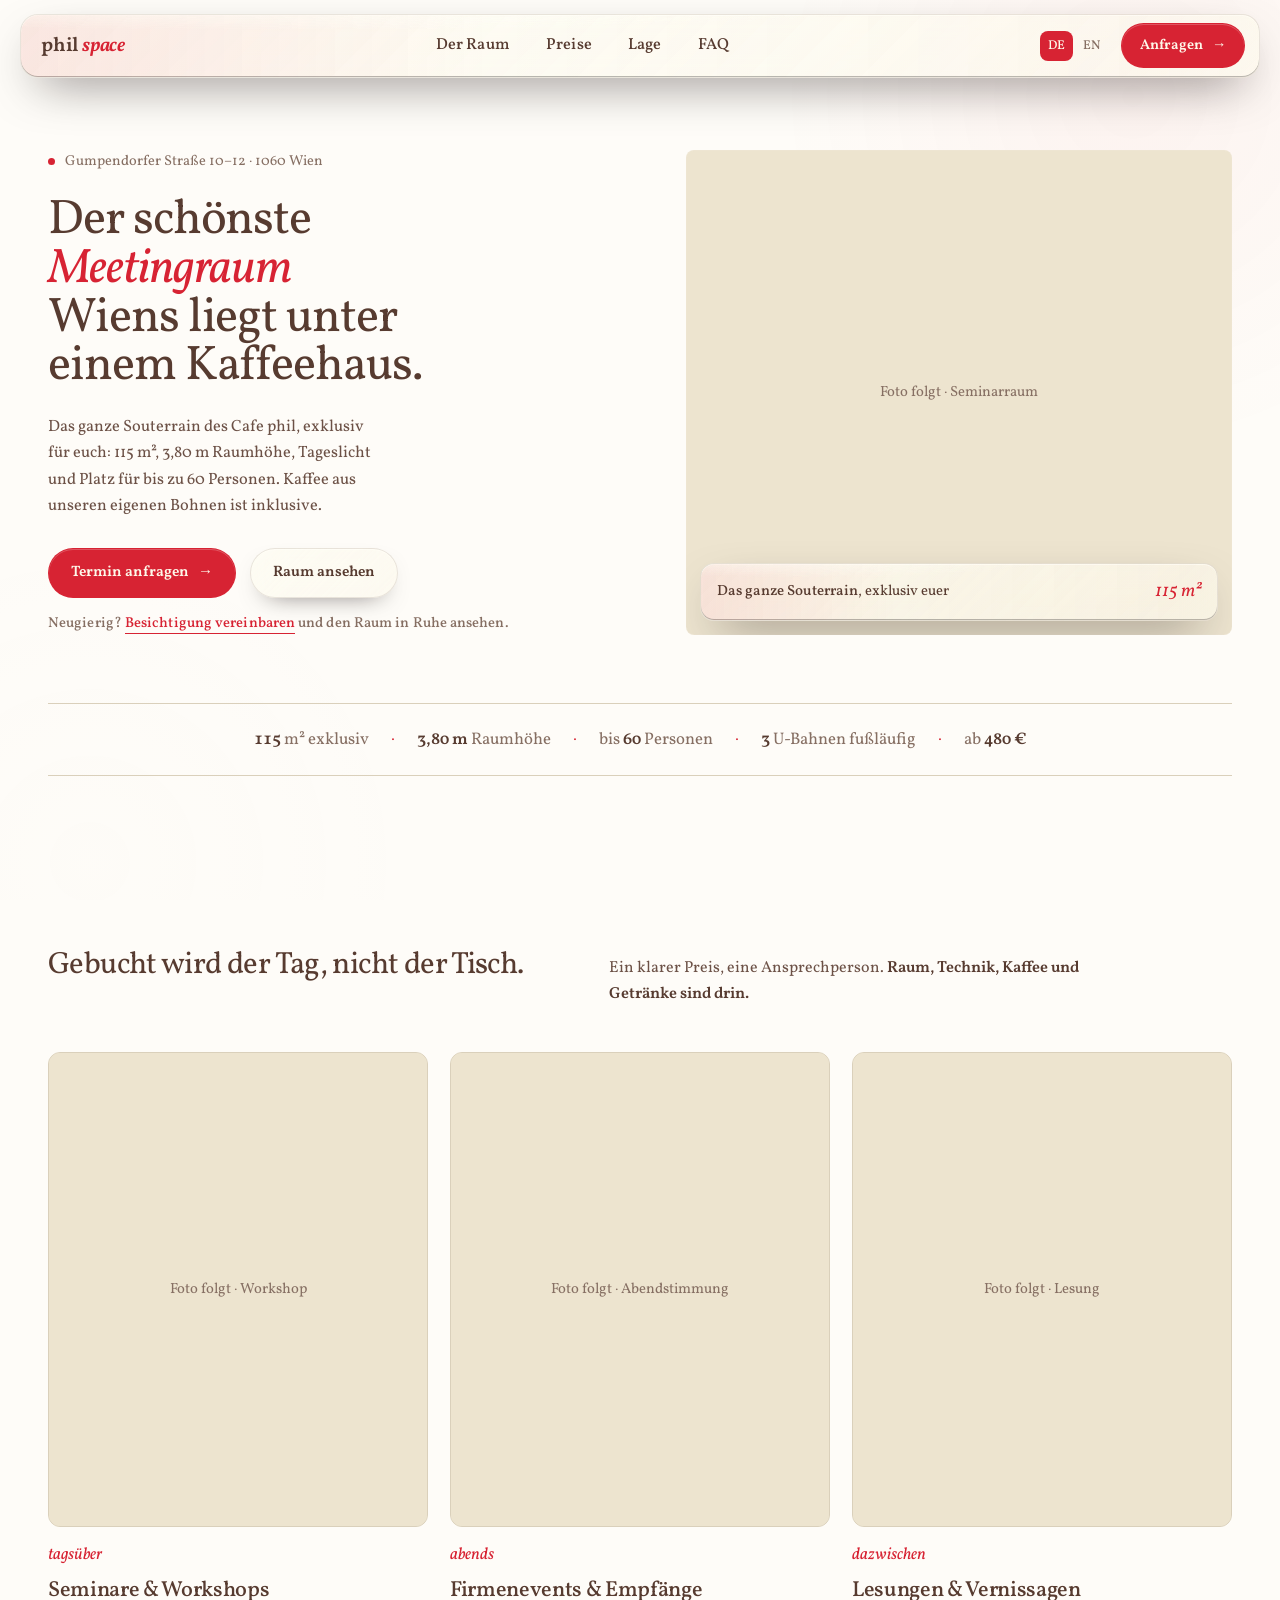
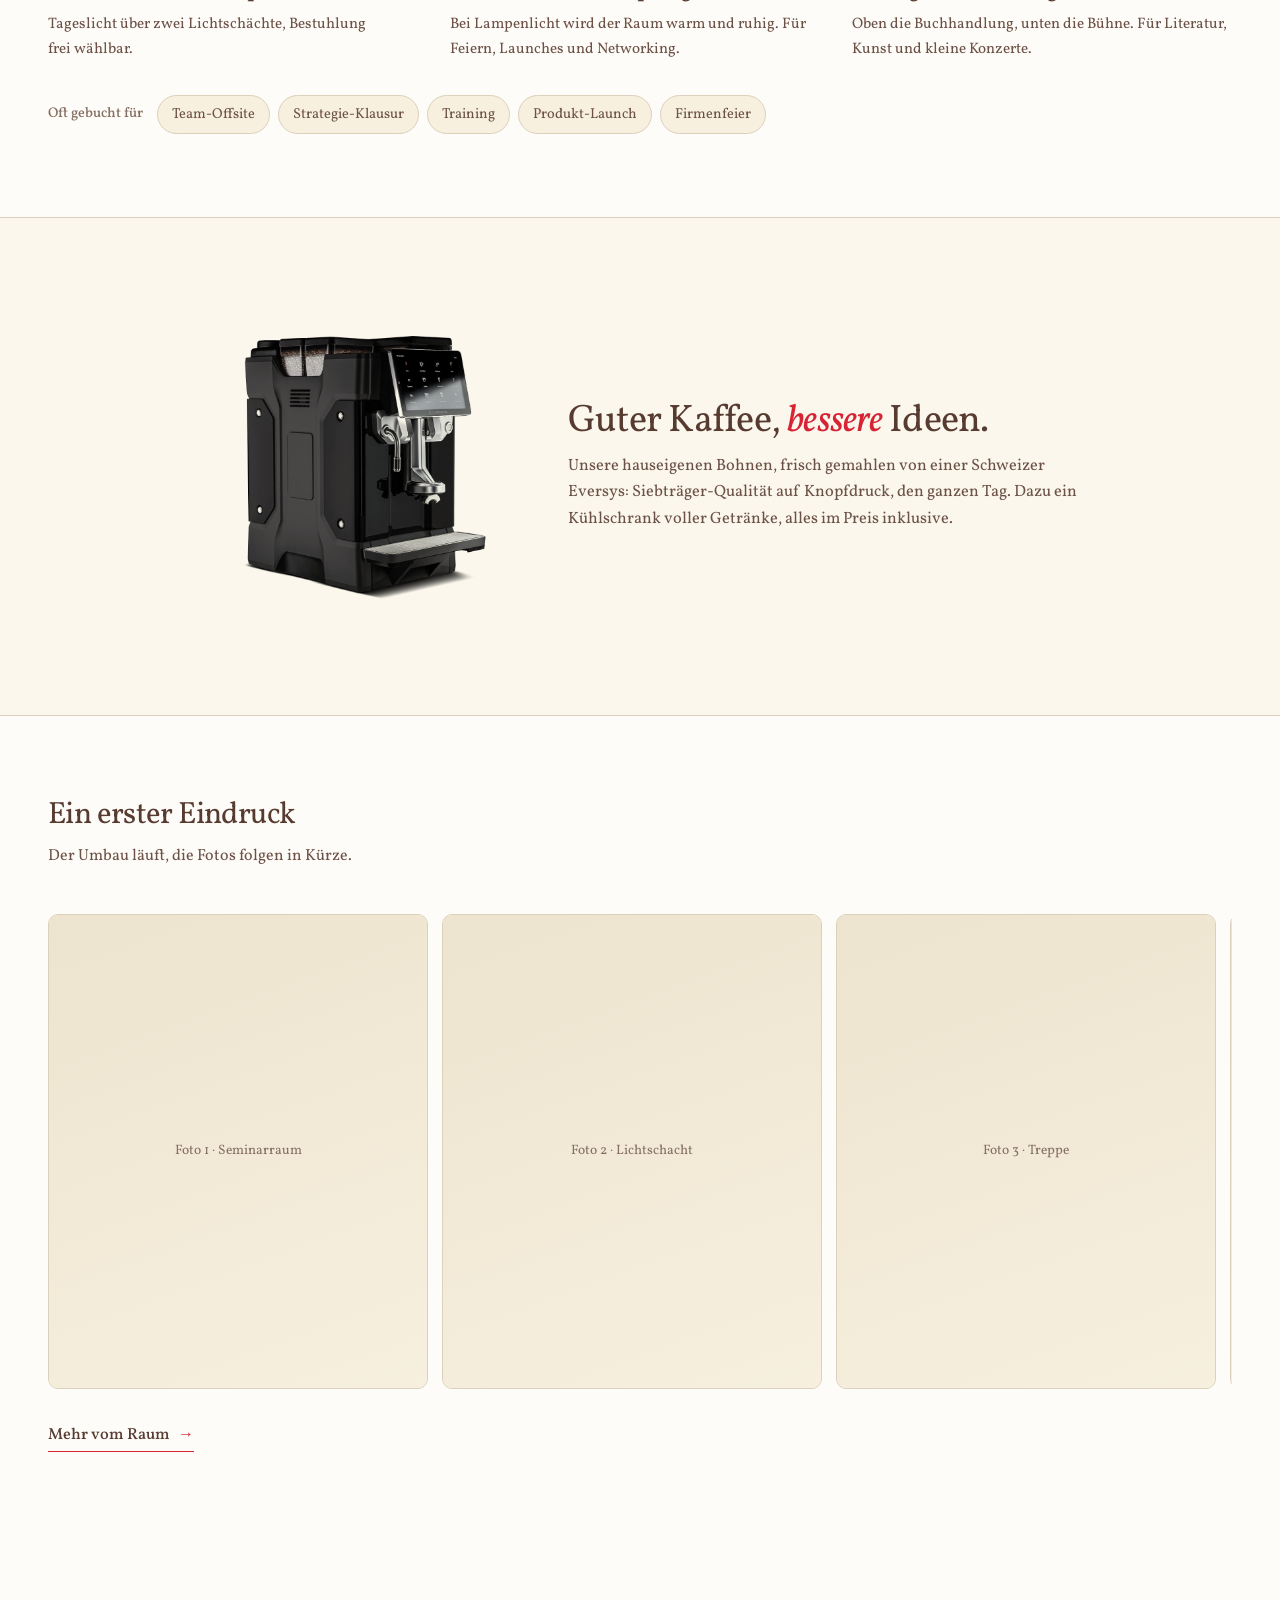
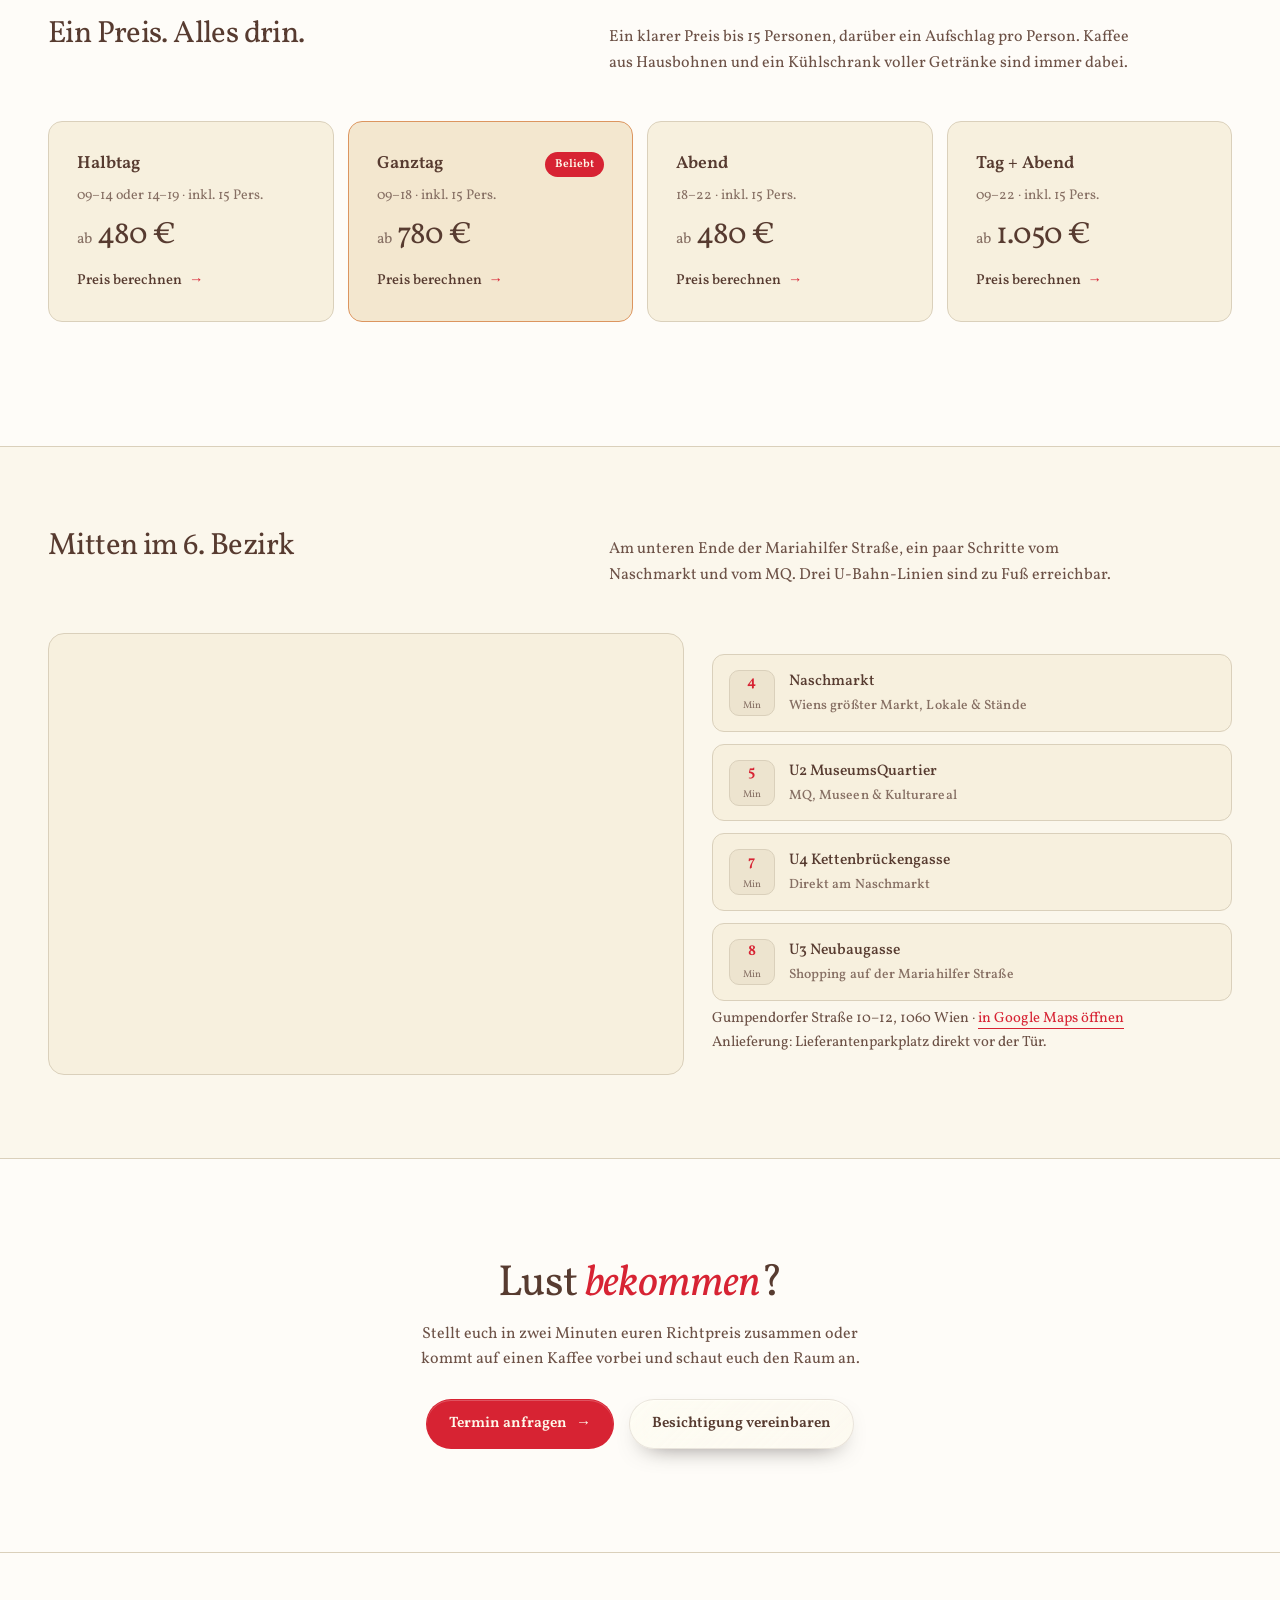
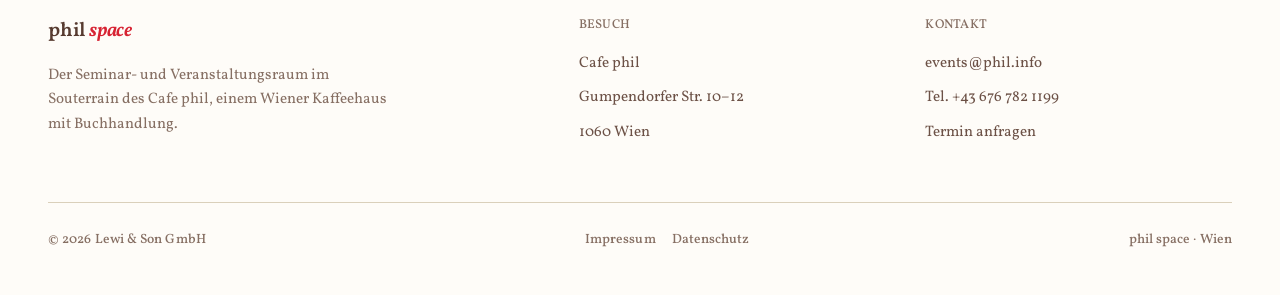
==== commit c53af119: "Startseite: Chip Buchpräsentation entfernt Co-Authored-By: Claude Fable 5.1 <noreply@anthropic.com>" ====
--- a/index.html
+++ b/index.html
@@ -80,7 +80,7 @@
       <a class="tile" href="/raum"><div class="tile-img"><!-- TODO: Foto (4:5) als <img> einsetzen, .ph-fill loeschen --><div class="ph-fill" data-de="Foto folgt · Abendstimmung" data-en="Photo coming · evening">Foto folgt · Abendstimmung</div></div><span class="when" data-de="abends" data-en="evenings">abends</span><h3 data-de="Firmenevents &amp; Empfänge" data-en="Company events &amp; receptions">Firmenevents &amp; Empfänge</h3><p data-de="Bei Lampenlicht wird der Raum warm und ruhig. Für Feiern, Launches und Networking." data-en="By lamplight the room turns warm and calm. For parties, launches and networking.">Bei Lampenlicht wird der Raum warm und ruhig. Für Feiern, Launches und Networking.</p></a>
       <a class="tile" href="/raum"><div class="tile-img"><!-- TODO: Foto (4:5) als <img> einsetzen, .ph-fill loeschen --><div class="ph-fill" data-de="Foto folgt · Lesung" data-en="Photo coming · reading">Foto folgt · Lesung</div></div><span class="when" data-de="dazwischen" data-en="in between">dazwischen</span><h3 data-de="Lesungen &amp; Vernissagen" data-en="Readings &amp; openings">Lesungen &amp; Vernissagen</h3><p data-de="Oben die Buchhandlung, unten die Bühne. Für Literatur, Kunst und kleine Konzerte." data-en="Bookshop upstairs, stage downstairs. For literature, art and small concerts.">Oben die Buchhandlung, unten die Bühne. Für Literatur, Kunst und kleine Konzerte.</p></a>
     </div>
-    <div class="occ-chips rv"><span class="lbl" data-de="Oft gebucht für" data-en="Often booked for">Oft gebucht für</span><span class="oc" data-de="Team-Offsite" data-en="Team offsite">Team-Offsite</span><span class="oc" data-de="Strategie-Klausur" data-en="Strategy retreat">Strategie-Klausur</span><span class="oc" data-de="Training" data-en="Training">Training</span><span class="oc" data-de="Produkt-Launch" data-en="Product launch">Produkt-Launch</span><span class="oc" data-de="Buchpräsentation" data-en="Book launch">Buchpräsentation</span><span class="oc" data-de="Firmenfeier" data-en="Company party">Firmenfeier</span></div>
+    <div class="occ-chips rv"><span class="lbl" data-de="Oft gebucht für" data-en="Often booked for">Oft gebucht für</span><span class="oc" data-de="Team-Offsite" data-en="Team offsite">Team-Offsite</span><span class="oc" data-de="Strategie-Klausur" data-en="Strategy retreat">Strategie-Klausur</span><span class="oc" data-de="Training" data-en="Training">Training</span><span class="oc" data-de="Produkt-Launch" data-en="Product launch">Produkt-Launch</span><span class="oc" data-de="Firmenfeier" data-en="Company party">Firmenfeier</span></div>
   </div>
 </section>
 
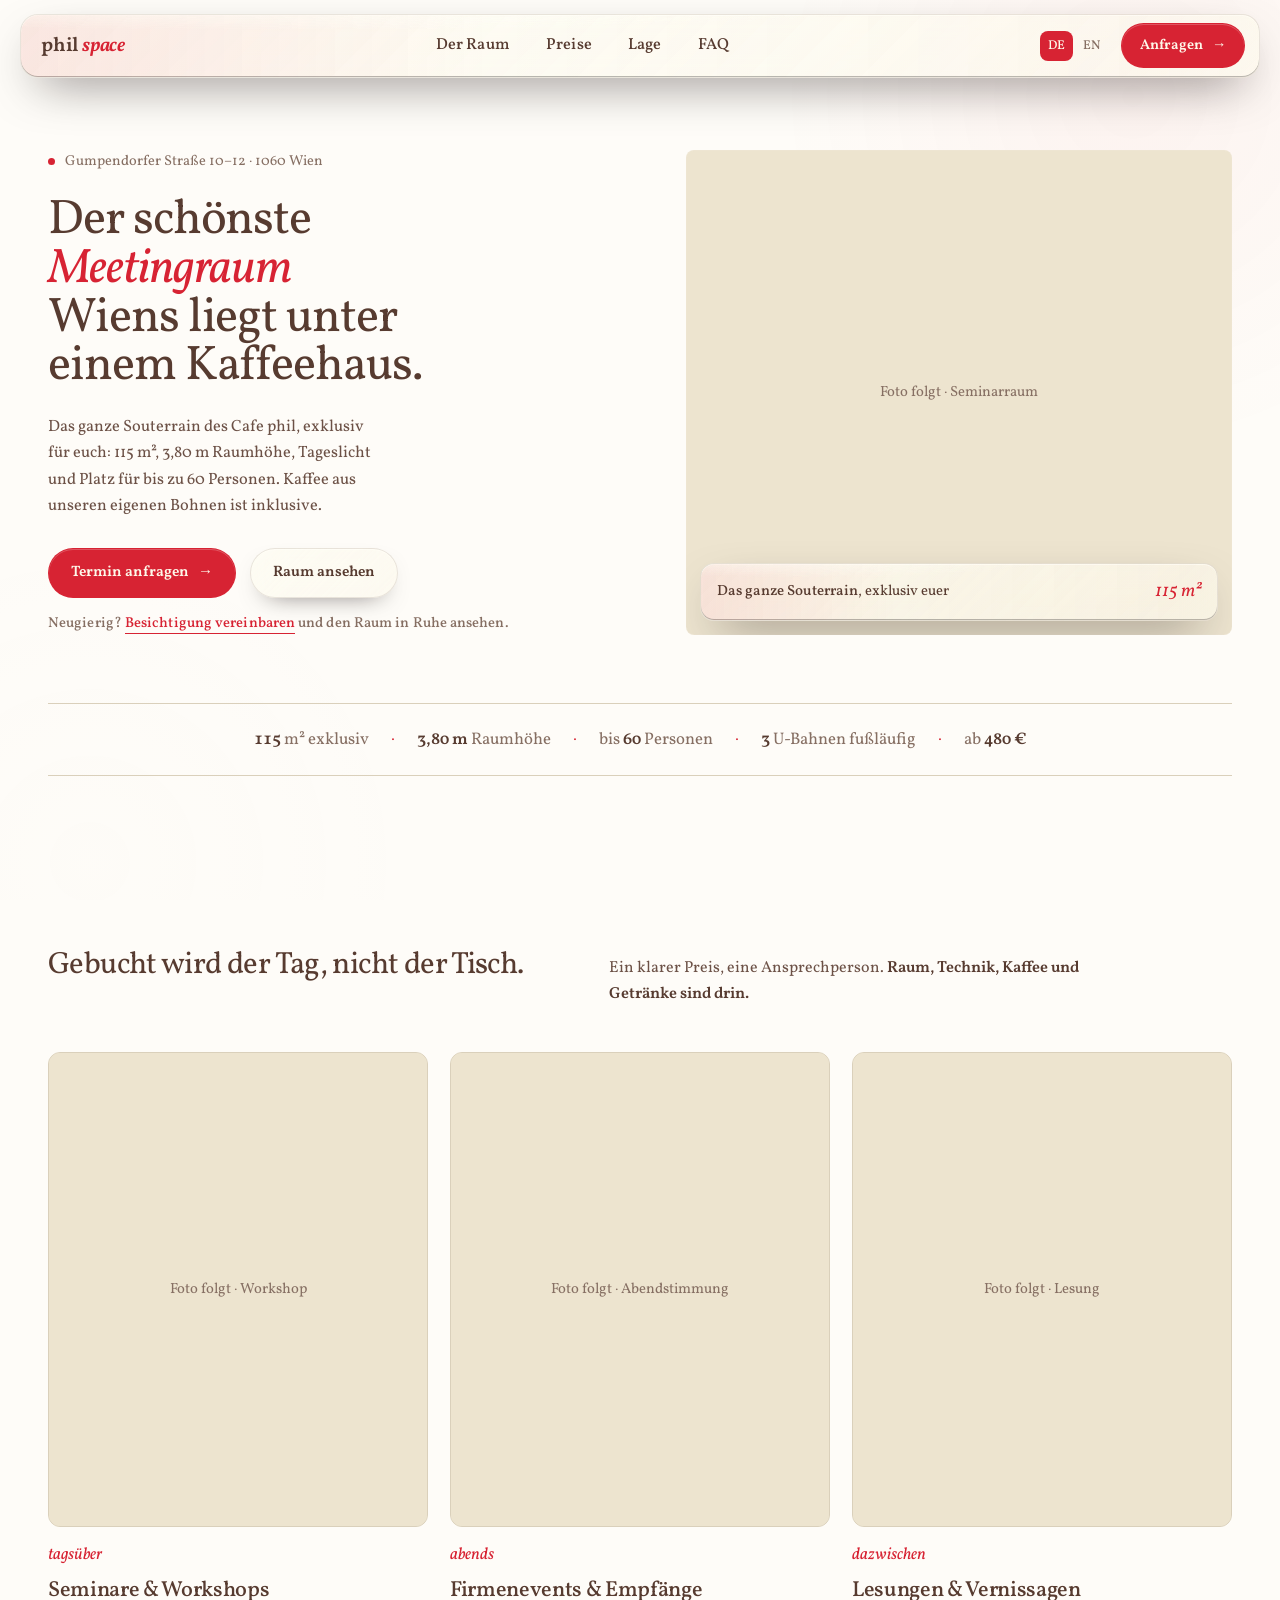
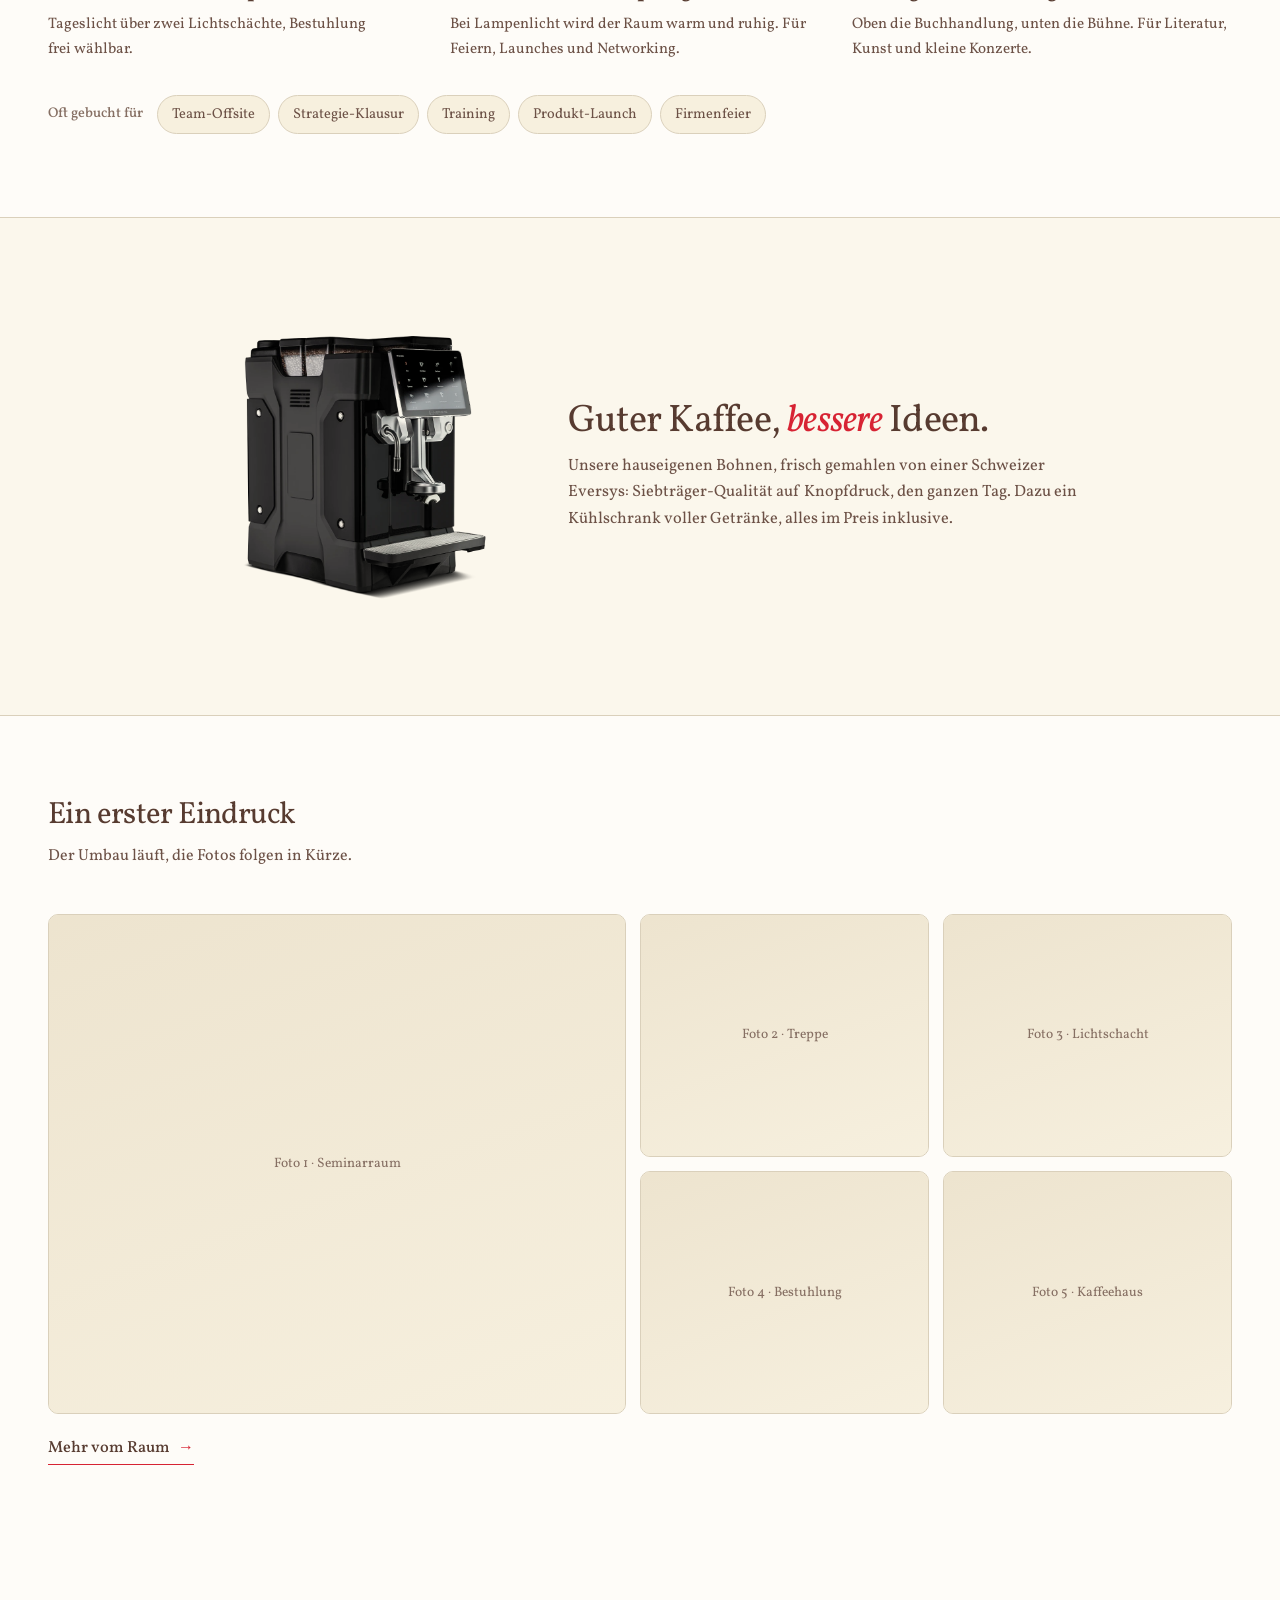
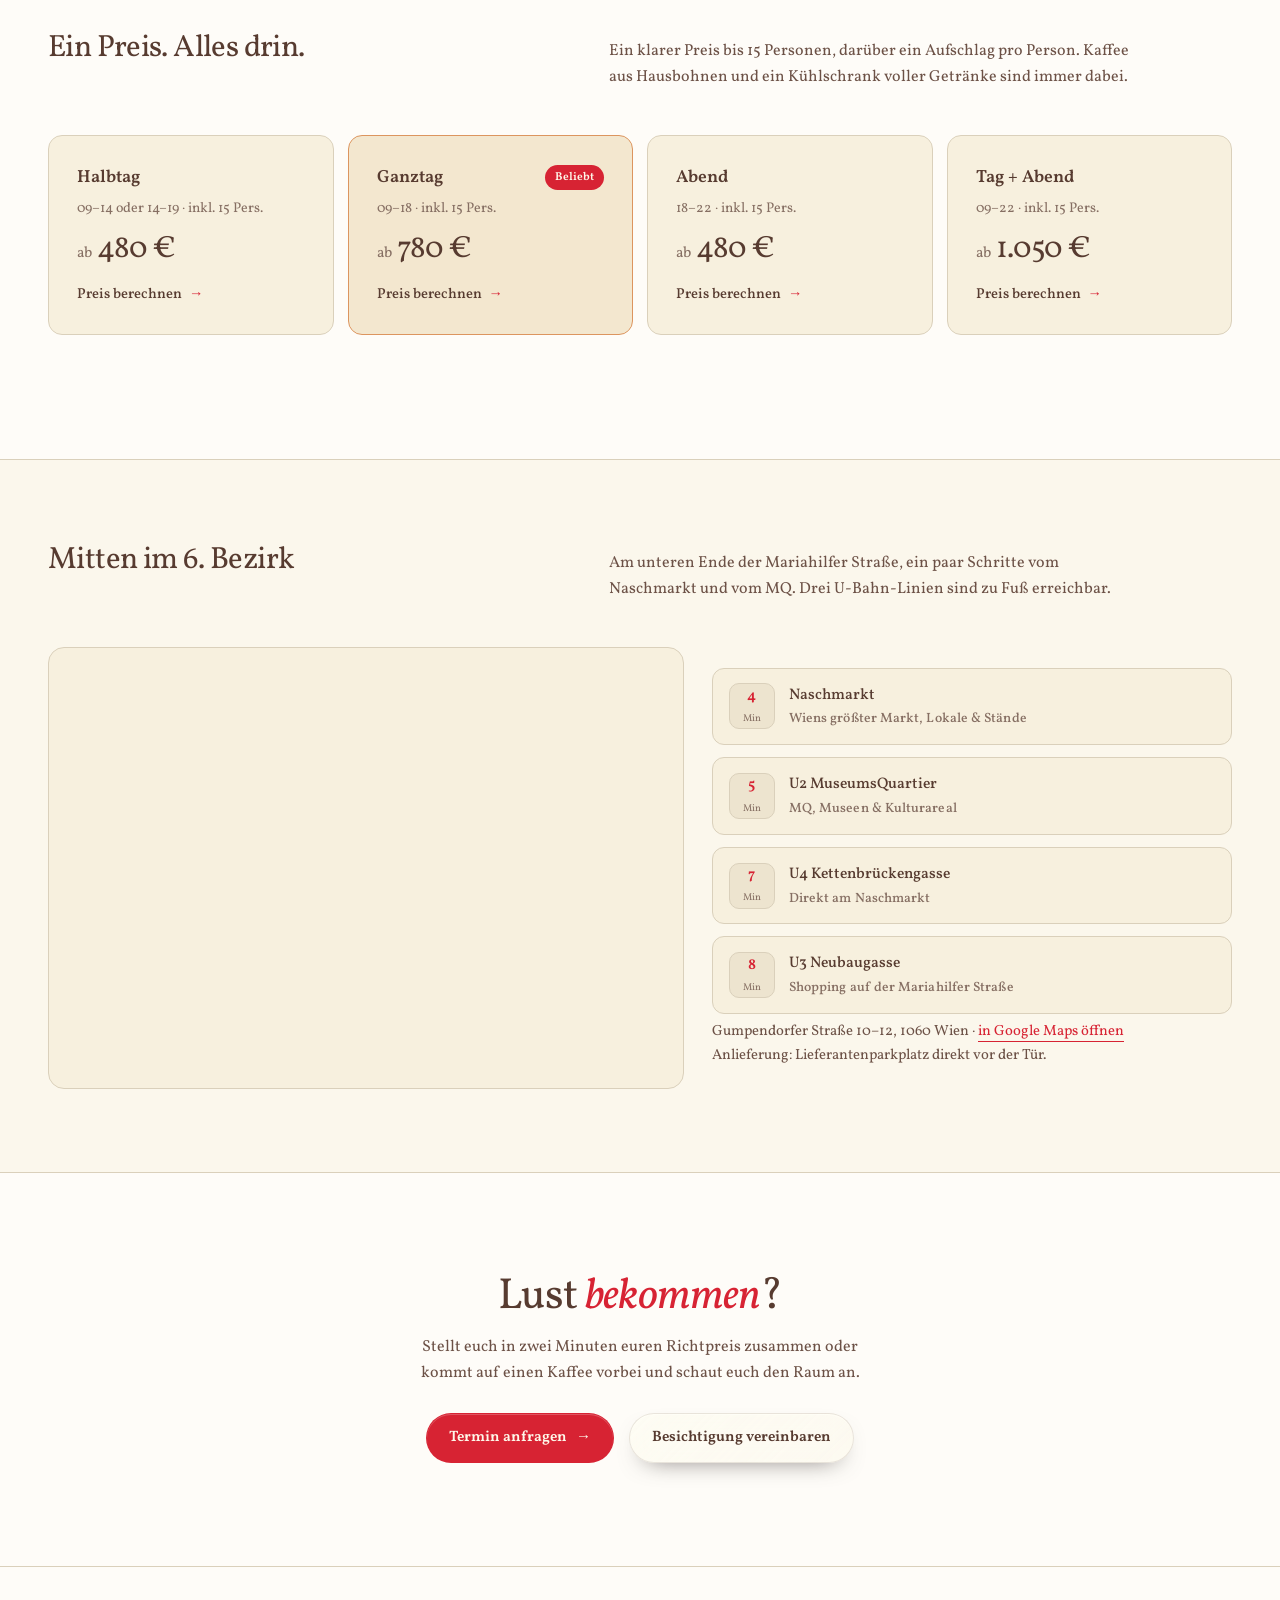
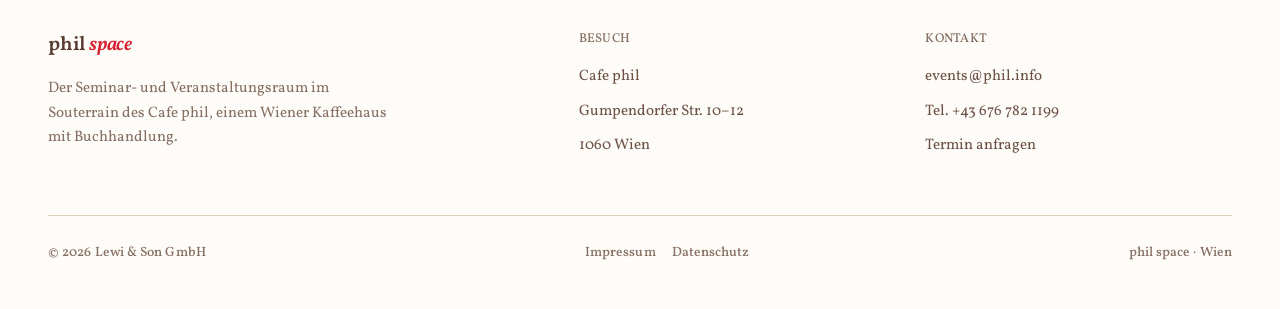
==== commit 52bcaf7f: "Startseite: Foto-Mosaik statt horizontaler Scroll-Leiste Co-Authored-By: Claude Fable 5.1 <noreply@a" ====
--- a/index.html
+++ b/index.html
@@ -96,13 +96,12 @@
 <section id="eindruecke">
   <div class="wrap">
     <div class="lead-2 stack rv"><h2 data-de="Ein erster Eindruck" data-en="A first impression">Ein erster Eindruck</h2><p class="sub" data-de="Der Umbau läuft, die Fotos folgen in Kürze." data-en="Renovation is underway, photos are coming soon.">Der Umbau läuft, die Fotos folgen in Kürze.</p></div>
-    <div class="gstrip rv">
+    <div class="mosaic rv">
       <figure class="shot"><div class="ph" data-de="Foto 1 · Seminarraum" data-en="Photo 1 · seminar room">Foto 1 · Seminarraum</div></figure>
-      <figure class="shot"><div class="ph" data-de="Foto 2 · Lichtschacht" data-en="Photo 2 · light shaft">Foto 2 · Lichtschacht</div></figure>
-      <figure class="shot"><div class="ph" data-de="Foto 3 · Treppe" data-en="Photo 3 · staircase">Foto 3 · Treppe</div></figure>
+      <figure class="shot"><div class="ph" data-de="Foto 2 · Treppe" data-en="Photo 2 · staircase">Foto 2 · Treppe</div></figure>
+      <figure class="shot"><div class="ph" data-de="Foto 3 · Lichtschacht" data-en="Photo 3 · light shaft">Foto 3 · Lichtschacht</div></figure>
       <figure class="shot"><div class="ph" data-de="Foto 4 · Bestuhlung" data-en="Photo 4 · seating">Foto 4 · Bestuhlung</div></figure>
-      <figure class="shot"><div class="ph" data-de="Foto 5 · Breakout" data-en="Photo 5 · breakout">Foto 5 · Breakout</div></figure>
-      <figure class="shot"><div class="ph" data-de="Foto 6 · Kaffeehaus" data-en="Photo 6 · coffeehouse">Foto 6 · Kaffeehaus</div></figure>
+      <figure class="shot"><div class="ph" data-de="Foto 5 · Kaffeehaus" data-en="Photo 5 · coffeehouse">Foto 5 · Kaffeehaus</div></figure>
     </div>
     <a class="more-link rv" href="/raum#galerie" data-de="Mehr vom Raum" data-en="More of the room">Mehr vom Raum <span class="arr">→</span></a>
   </div>
--- a/assets/site.css
+++ b/assets/site.css
@@ -553,8 +553,6 @@
 @media(max-width:860px){.tiles{grid-template-columns:1fr;}.tile .tile-img{aspect-ratio:3/2;}}
 
 /* swipeable gallery strip */
-.gstrip{display:grid;grid-auto-flow:column;grid-auto-columns:clamp(240px,30vw,380px);gap:14px;overflow-x:auto;scroll-snap-type:x mandatory;padding-bottom:12px;scrollbar-width:thin;}
-.gstrip .shot{scroll-snap-align:start;aspect-ratio:4/5;}
 .more-link{display:inline-flex;align-items:center;gap:8px;margin-top:22px;font-weight:500;color:var(--ink);border-bottom:1px solid var(--acc);padding-bottom:2px;}
 .more-link .arr{color:var(--acc);transition:transform .25s var(--ease);}
 @media(hover:hover){.more-link:hover .arr{transform:translateX(3px);}}
@@ -627,3 +625,9 @@
 .imp dd a{color:var(--acc);}
 .imp-note{color:var(--ink-3);font-size:0.88rem;margin-top:8px;}
 @media(max-width:560px){.imp-row{grid-template-columns:1fr;gap:3px;}}
+
+/* v8: photo mosaic (replaces horizontal strip) */
+.mosaic{display:grid;grid-template-columns:2fr 1fr 1fr;grid-template-rows:repeat(2,clamp(150px,19vw,250px));gap:14px;}
+.mosaic .shot{aspect-ratio:auto;height:100%;}
+.mosaic .shot:first-child{grid-row:1/3;}
+@media(max-width:760px){.mosaic{grid-template-columns:1fr 1fr;grid-template-rows:auto;}.mosaic .shot{aspect-ratio:4/3;height:auto;}.mosaic .shot:first-child{grid-column:1/-1;grid-row:auto;aspect-ratio:3/2;}}
